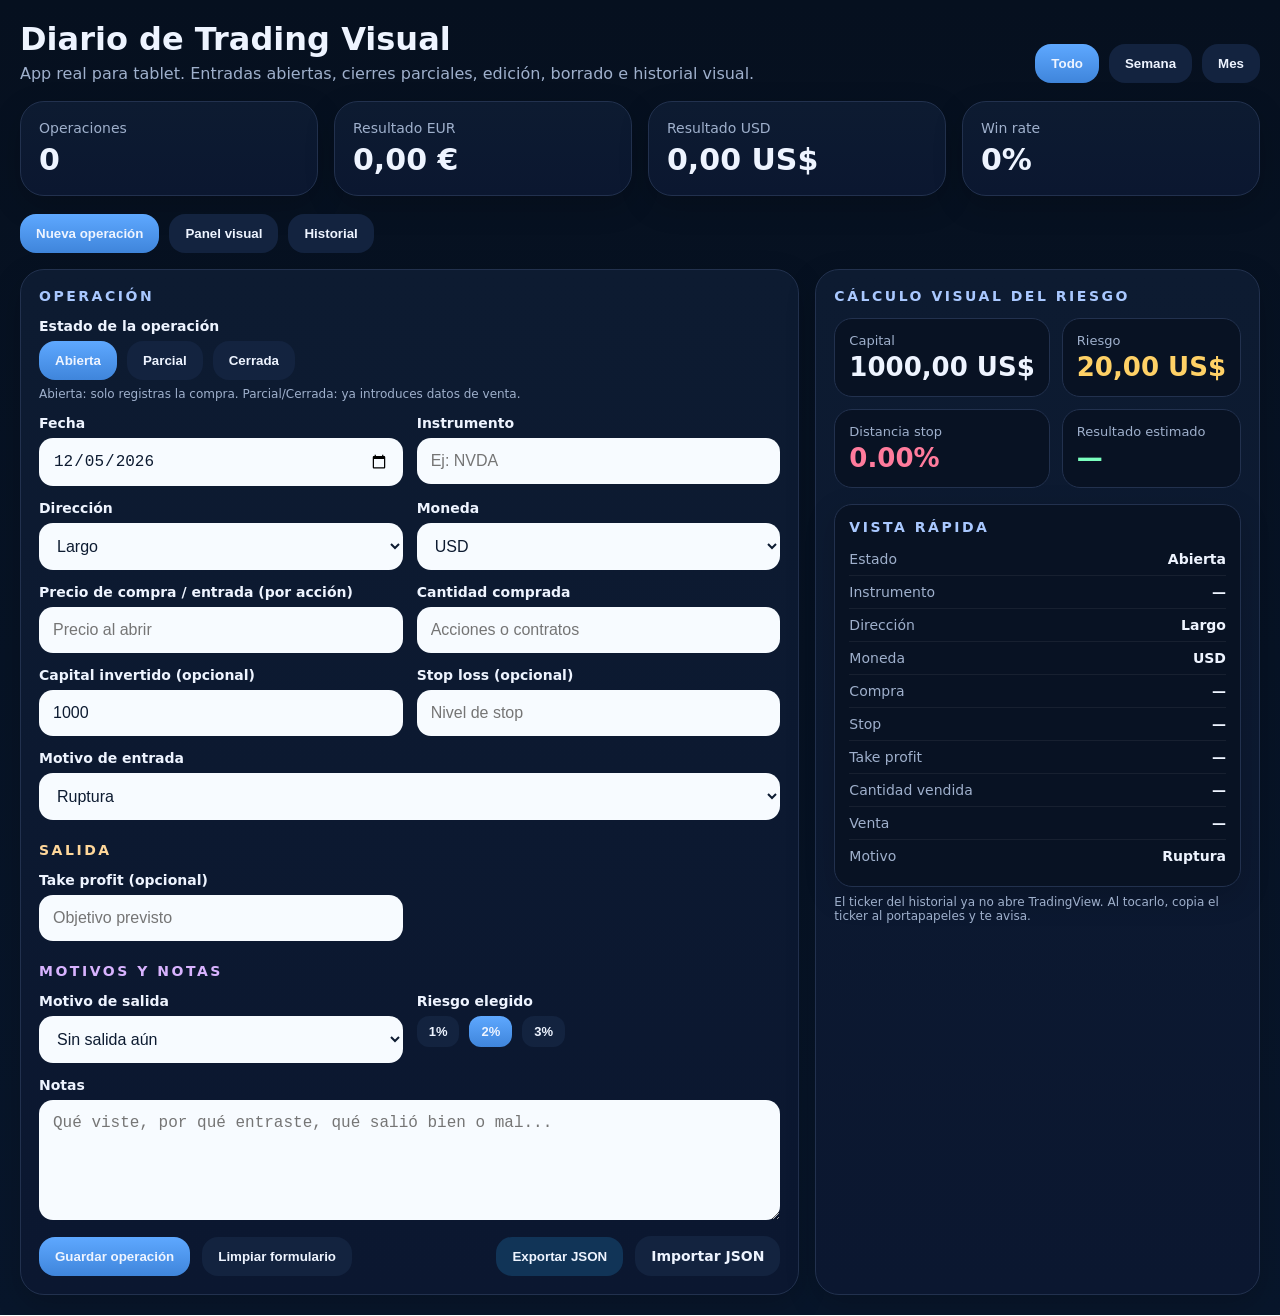
==== index.html @ d5ab7e01 "Add files via upload" ====
<!DOCTYPE html>
<html lang="es">
<head>
  <meta charset="UTF-8" />
  <meta name="viewport" content="width=device-width, initial-scale=1.0, viewport-fit=cover" />
  <title>Diario de Trading Visual</title>
  <meta name="theme-color" content="#06101f" />
  <meta name="mobile-web-app-capable" content="yes" />
  <meta name="apple-mobile-web-app-capable" content="yes" />
  <meta name="apple-mobile-web-app-status-bar-style" content="black-translucent" />
  <meta name="apple-mobile-web-app-title" content="Diario Trading" />
  <link rel="manifest" href="./manifest.json" />
  <link rel="icon" type="image/png" sizes="192x192" href="./icon-192.png" />
  <style>
    :root{
      --bg:#06101f;--bg2:#08162b;--panel:#0d1b31;--panel-2:#0b1730;--line:#22314e;--text:#eef4ff;--muted:#9fb0cc;
      --warn:#ffd166;--good:#7bffbf;--bad:#ff7b9c;--chip:#132643;--input:#f7fbff;--blue:#5ea8ff;--blue2:#3f85db;
    }
    *{box-sizing:border-box}
    body{margin:0;font-family:system-ui,-apple-system,Segoe UI,Roboto,Ubuntu,Cantarell,Noto Sans,sans-serif;background:linear-gradient(180deg,var(--bg) 0%,var(--bg2) 100%);color:var(--text)}
    .wrap{max-width:1280px;margin:0 auto;padding:20px}
    h1{margin:0;font-size:32px}
    .sub{color:var(--muted);margin-top:6px}
    .topbar,.grid-2,.grid-3,.grid-4{display:grid;gap:16px}
    .topbar{grid-template-columns:1fr auto;align-items:end;margin-bottom:18px}
    .grid-4{grid-template-columns:repeat(4,1fr)} .grid-3{grid-template-columns:2fr 1fr 1fr} .grid-2{grid-template-columns:2fr 1fr}
    .card{background:linear-gradient(180deg,var(--panel) 0%,var(--panel-2) 100%);border:1px solid var(--line);border-radius:24px;padding:18px;box-shadow:0 10px 30px rgba(0,0,0,.18)}
    .metric .label{color:var(--muted);font-size:14px}
    .metric .value{font-size:30px;font-weight:700;margin-top:6px}
    .tabs,.filters,.toggle-row,.action-row,.pill-row{display:flex;gap:10px;flex-wrap:wrap}
    .btn,.tab,.toggle-btn,.pill{
      border:none;border-radius:16px;padding:12px 16px;background:#13233f;color:var(--text);cursor:pointer;font-weight:700
    }
    .tab.active,.btn.primary,.toggle-btn.active,.pill.active{background:linear-gradient(180deg,var(--blue),var(--blue2))}
    .btn.secondary{background:#113457}.btn.ghost{background:#13233f}
    .section-title{font-size:14px;letter-spacing:.18em;text-transform:uppercase;color:#a9c8ff;margin:0 0 14px;font-weight:800}
    .form-grid{display:grid;grid-template-columns:repeat(2,1fr);gap:14px}
    .field{display:flex;flex-direction:column;gap:7px}
    .field.full{grid-column:1 / -1}
    label{font-size:14px;font-weight:700}
    .hint{font-size:12px;color:var(--muted)}
    input,select,textarea{
      width:100%;border:none;border-radius:14px;padding:14px;background:var(--input);color:#0d1b31;font-size:16px
    }
    textarea{min-height:120px;resize:vertical}
    .small-metrics{display:grid;grid-template-columns:repeat(2,1fr);gap:12px}
    .mini{background:#081223;border:1px solid var(--line);border-radius:18px;padding:14px}
    .mini .k{font-size:13px;color:var(--muted)}
    .mini .v{font-size:26px;font-weight:800;margin-top:4px}
    .quick{font-size:14px}
    .quick .row{display:flex;justify-content:space-between;padding:8px 0;border-bottom:1px solid rgba(255,255,255,.06)}
    .quick .row:last-child{border-bottom:none}
    .tabs-panel{margin-top:18px}
    .hidden,.soft-hidden{display:none}
    .history{display:flex;flex-direction:column;gap:12px}
    .trade{border:1px solid var(--line);border-radius:20px;padding:16px;background:#091425}
    .trade-top{display:flex;justify-content:space-between;gap:10px;align-items:flex-start;flex-wrap:wrap}
    .badges{display:flex;gap:8px;flex-wrap:wrap;margin-top:6px}
    .badge{padding:6px 10px;border-radius:999px;background:var(--chip);color:#d6e5ff;font-size:12px;font-weight:700;border:1px solid #27466d}
    .trade-notes{margin-top:12px;color:var(--muted);font-size:14px}
    .good{color:var(--good)!important}.bad{color:var(--bad)!important}.muted{color:var(--muted)}
    .chart-box{height:280px}
    .legend{font-size:12px;color:var(--muted);margin-top:8px}
    .rowline{display:flex;gap:12px;flex-wrap:wrap;align-items:center}
    .spacer{flex:1}
    .ticker-btn{
      background:none;border:none;color:#6fb3ff;text-decoration:underline;cursor:pointer;font-size:22px;font-weight:800;padding:0
    }
    .pill.small,.btn.small{padding:8px 12px;border-radius:12px;font-size:13px}
    .edit-banner{background:#173258;border:1px solid #305b96;border-radius:16px;padding:10px 14px;margin-bottom:14px}
    @media (max-width:980px){
      .grid-4,.grid-3,.grid-2,.form-grid{grid-template-columns:1fr}
      .topbar{grid-template-columns:1fr}
      .wrap{padding:14px}
      h1{font-size:26px}
    }
  </style>
</head>
<body>
<div class="wrap">
  <div class="topbar">
    <div>
      <h1>Diario de Trading Visual</h1>
      <div class="sub">App real para tablet. Entradas abiertas, cierres parciales, edición, borrado e historial visual.</div>
    </div>
    <div class="filters">
      <button class="tab active" data-filter="todos">Todo</button>
      <button class="tab" data-filter="semana">Semana</button>
      <button class="tab" data-filter="mes">Mes</button>
    </div>
  </div>

  <div class="grid-4">
    <div class="card metric"><div class="label">Operaciones</div><div id="mOperaciones" class="value">0</div></div>
    <div class="card metric"><div class="label">Resultado EUR</div><div id="mResultadoEUR" class="value">0 €</div></div>
    <div class="card metric"><div class="label">Resultado USD</div><div id="mResultadoUSD" class="value">0 $</div></div>
    <div class="card metric"><div class="label">Win rate</div><div id="mWinRate" class="value">0%</div></div>
  </div>

  <div class="tabs tabs-panel">
    <button class="tab active" data-view="nuevo">Nueva operación</button>
    <button class="tab" data-view="panel">Panel visual</button>
    <button class="tab" data-view="historial">Historial</button>
  </div>

  <div id="view-nuevo" class="view">
    <div class="grid-2" style="margin-top:16px;">
      <div class="card">
        <div id="editBanner" class="edit-banner hidden">
          Estás editando una operación.
          <button class="btn small ghost" type="button" onclick="cancelarEdicion()">Cancelar edición</button>
        </div>

        <div class="section-title">Operación</div>

        <div class="field" style="margin-bottom:14px;">
          <label>Estado de la operación</label>
          <div class="toggle-row">
            <button class="toggle-btn active" data-estado="abierta" type="button">Abierta</button>
            <button class="toggle-btn" data-estado="parcial" type="button">Parcial</button>
            <button class="toggle-btn" data-estado="cerrada" type="button">Cerrada</button>
          </div>
          <div class="hint">Abierta: solo registras la compra. Parcial/Cerrada: ya introduces datos de venta.</div>
        </div>

        <div class="form-grid">
          <div class="field"><label>Fecha</label><input id="fecha" type="date"></div>
          <div class="field"><label>Instrumento</label><input id="instrumento" placeholder="Ej: NVDA"></div>
          <div class="field"><label>Dirección</label><select id="direccion"><option>Largo</option><option>Corto</option></select></div>
          <div class="field"><label>Moneda</label><select id="moneda"><option value="EUR">EUR</option><option value="USD" selected>USD</option></select></div>
          <div class="field"><label>Precio de compra / entrada (por acción)</label><input id="entrada" type="number" step="0.0001" placeholder="Precio al abrir"></div>
          <div class="field"><label>Cantidad comprada</label><input id="cantidadCompra" type="number" step="0.0001" placeholder="Acciones o contratos"></div>
          <div class="field"><label>Capital invertido (opcional)</label><input id="capital" type="number" step="0.01" value="1000"></div>
          <div class="field"><label>Stop loss (opcional)</label><input id="stop" type="number" step="0.0001" placeholder="Nivel de stop"></div>
          <div class="field full"><label>Motivo de entrada</label><select id="motivoEntrada"><option>Ruptura</option><option>Pullback</option><option>Añadir posición</option><option>Promediar</option><option>Rebote en soporte</option><option>Giro de tendencia</option><option>Otra</option></select></div>
        </div>

        <div class="section-title" style="margin-top:22px;color:#ffd79a;">Salida</div>
        <div class="form-grid">
          <div class="field"><label>Take profit (opcional)</label><input id="takeProfit" type="number" step="0.0001" placeholder="Objetivo previsto"></div>
          <div id="bloque-venta-cantidad" class="field"><label>Cantidad vendida</label><input id="cantidadSalida" type="number" step="0.0001" placeholder="Acciones que vendiste"></div>
          <div id="bloque-venta-precio" class="field full"><label>Precio de venta (por acción)</label><input id="salida" type="number" step="0.0001" placeholder="Precio real de venta"></div>
        </div>

        <div class="section-title" style="margin-top:22px;color:#d8b3ff;">Motivos y notas</div>
        <div class="form-grid">
          <div class="field"><label>Motivo de salida</label><select id="motivoSalida"><option>Sin salida aún</option><option>Take profit</option><option>Stop loss</option><option>Salida manual</option><option>Reducción de riesgo</option><option>Cierre parcial</option><option>Cambio de escenario</option><option>Otra</option></select></div>
          <div class="field"><label>Riesgo elegido</label><div class="pill-row"><button class="pill small" data-risk="1" type="button">1%</button><button class="pill small active" data-risk="2" type="button">2%</button><button class="pill small" data-risk="3" type="button">3%</button></div></div>
          <div class="field full"><label>Notas</label><textarea id="notas" placeholder="Qué viste, por qué entraste, qué salió bien o mal..."></textarea></div>
        </div>

        <div class="rowline" style="margin-top:16px;">
          <button id="guardar" class="btn primary" type="button">Guardar operación</button>
          <button id="limpiar" class="btn ghost" type="button">Limpiar formulario</button>
          <div class="spacer"></div>
          <button id="exportar" class="btn secondary" type="button">Exportar JSON</button>
          <label class="btn ghost" for="importar" style="display:inline-block;">Importar JSON</label>
          <input id="importar" type="file" accept=".json" style="display:none">
        </div>
      </div>

      <div class="card">
        <div class="section-title">Cálculo visual del riesgo</div>
        <div class="small-metrics">
          <div class="mini"><div class="k">Capital</div><div id="vCapital" class="v">0 $</div></div>
          <div class="mini"><div class="k">Riesgo</div><div id="vRiesgo" class="v" style="color:var(--warn)">0 $</div></div>
          <div class="mini"><div class="k">Distancia stop</div><div id="vStopDist" class="v" style="color:var(--bad)">0%</div></div>
          <div class="mini"><div class="k">Resultado estimado</div><div id="vResultado" class="v" style="color:var(--good)">—</div></div>
        </div>

        <div class="card" style="margin-top:16px;padding:14px;border-radius:18px;background:#081223">
          <div class="section-title" style="margin-bottom:8px">Vista rápida</div>
          <div class="quick">
            <div class="row"><span class="muted">Estado</span><strong id="qEstado">Abierta</strong></div>
            <div class="row"><span class="muted">Instrumento</span><strong id="qInstrumento">—</strong></div>
            <div class="row"><span class="muted">Dirección</span><strong id="qDireccion">Largo</strong></div>
            <div class="row"><span class="muted">Moneda</span><strong id="qMoneda">USD</strong></div>
            <div class="row"><span class="muted">Compra</span><strong id="qEntrada">—</strong></div>
            <div class="row"><span class="muted">Stop</span><strong id="qStop">—</strong></div>
            <div class="row"><span class="muted">Take profit</span><strong id="qTP">—</strong></div>
            <div class="row"><span class="muted">Cantidad vendida</span><strong id="qCantidadSalida">—</strong></div>
            <div class="row"><span class="muted">Venta</span><strong id="qSalida">—</strong></div>
            <div class="row"><span class="muted">Motivo</span><strong id="qMotivo">Ruptura</strong></div>
          </div>
        </div>

        <div class="legend">El ticker del historial ya no abre TradingView. Al tocarlo, copia el ticker al portapapeles y te avisa.</div>
      </div>
    </div>
  </div>

  <div id="view-panel" class="view hidden">
    <div class="grid-3" style="margin-top:16px;">
      <div class="card"><div class="section-title">Curva de capital</div><div id="equityChart" class="chart-box"></div></div>
      <div class="card">
        <div class="section-title">Balance rápido</div>
        <div class="mini"><div class="k">Ganadoras</div><div id="bGanadoras" class="v good">0</div></div>
        <div class="mini" style="margin-top:12px"><div class="k">Perdedoras</div><div id="bPerdedoras" class="v bad">0</div></div>
        <div class="mini" style="margin-top:12px"><div class="k">EUR</div><div id="bResultadoEUR" class="v">0 €</div></div>
        <div class="mini" style="margin-top:12px"><div class="k">USD</div><div id="bResultadoUSD" class="v">0 $</div></div>
      </div>
      <div class="card"><div class="section-title">Motivos más usados</div><div id="motivosChart"></div></div>
    </div>
  </div>

  <div id="view-historial" class="view hidden">
    <div class="card" style="margin-top:16px;">
      <div class="section-title">Historial de operaciones</div>
      <div id="history" class="history"></div>
    </div>
  </div>
</div>

<script>
if ('serviceWorker' in navigator) {
  window.addEventListener('load', function() {
    navigator.serviceWorker.register('./service-worker.js');
  });
}

function hoyISO(offsetDays=0){ const d=new Date(); d.setDate(d.getDate()+offsetDays); return d.toISOString().slice(0,10); }

const KEY='diario_trading_visual_completo_v5';
let filtro='todos';
let vista='nuevo';
let riesgoPct=2;
let estadoOperacion='abierta';
let editingId=null;

let trades=load();

function load(){ const raw=localStorage.getItem(KEY); if(!raw) return []; try{return JSON.parse(raw)}catch{return []} }
function save(){ localStorage.setItem(KEY, JSON.stringify(trades)); render(); }
function money(n,m){ return new Intl.NumberFormat('es-ES',{style:'currency',currency:m==='EUR'?'EUR':'USD'}).format(Number(n||0)); }
function num(v){ return Number(v||0); }

function cantidadComprada(t){
  if(num(t.cantidadCompra)>0) return num(t.cantidadCompra);
  return num(t.entrada)>0 && num(t.capital)>0 ? num(t.capital)/num(t.entrada) : 0;
}
function cantidadVendida(t){
  const base=cantidadComprada(t);
  return num(t.cantidadSalida)>0 ? num(t.cantidadSalida) : ((t.estado||'abierta')==='cerrada' ? base : 0);
}
function resultadoTrade(t){
  if((t.estado||'abierta')==='abierta') return 0;
  const qty=cantidadVendida(t);
  if(!qty || !num(t.entrada) || !num(t.salida)) return 0;
  const bruto=t.direccion==='Largo' ? (num(t.salida)-num(t.entrada))*qty : (num(t.entrada)-num(t.salida))*qty;
  return Number(bruto.toFixed(2));
}
function distStop(e,s,d){ e=num(e); s=num(s); if(!e||!s) return 0; return d==='Largo' ? (((e-s)/e)*100) : (((s-e)/e)*100); }
function sameWeek(iso){ const d=new Date(iso+'T00:00:00'); const now=new Date(); const day=(now.getDay()+6)%7; const start=new Date(now); start.setDate(now.getDate()-day); start.setHours(0,0,0,0); return d>=start && d<=now; }
function filtered(){ if(filtro==='semana') return trades.filter(t=>sameWeek(t.fecha)); if(filtro==='mes'){ const ym=(new Date()).toISOString().slice(0,7); return trades.filter(t=>(t.fecha||'').startsWith(ym)); } return [...trades]; }

function summary(list){
  const cerradas=list.filter(t=>(t.estado||'abierta')!=='abierta');
  const results=cerradas.map(t=>({moneda:t.moneda||'USD', valor:resultadoTrade(t)}));
  return {
    eur: results.filter(x=>x.moneda==='EUR').reduce((a,b)=>a+b.valor,0),
    usd: results.filter(x=>x.moneda!=='EUR').reduce((a,b)=>a+b.valor,0),
    ganadoras: results.filter(x=>x.valor>0).length,
    perdedoras: results.filter(x=>x.valor<0).length,
    winRate: cerradas.length ? Math.round((results.filter(x=>x.valor>0).length/cerradas.length)*100) : 0,
    operaciones: list.length
  };
}
function setText(id,v){ document.getElementById(id).textContent=v; }
function esc(s){ return String(s).replace(/[&<>"']/g,m=>({'&':'&amp;','<':'&lt;','>':'&gt;','"':'&quot;',"'":'&#39;'}[m])); }
function fmtNum(n){ return n ? new Intl.NumberFormat('es-ES',{maximumFractionDigits:4}).format(Number(n)) : '—'; }

function applyEstadoUI(){
  document.querySelectorAll('.toggle-btn').forEach(btn=>btn.classList.toggle('active', btn.dataset.estado===estadoOperacion));
  const showSale=estadoOperacion!=='abierta';
  document.getElementById('bloque-venta-cantidad').classList.toggle('soft-hidden', !showSale);
  document.getElementById('bloque-venta-precio').classList.toggle('soft-hidden', !showSale);
  const motivo=document.getElementById('motivoSalida');
  if(estadoOperacion==='abierta'){
    motivo.value='Sin salida aún';
  } else if(estadoOperacion==='parcial' && motivo.value==='Sin salida aún'){
    motivo.value='Cierre parcial';
  } else if(estadoOperacion==='cerrada' && motivo.value==='Sin salida aún'){
    motivo.value='Take profit';
  }
  updatePreview();
}

function bindForm(){
  document.getElementById('fecha').value=hoyISO();

  ['instrumento','direccion','moneda','capital','cantidadCompra','entrada','stop','takeProfit','cantidadSalida','salida','motivoEntrada','motivoSalida','notas'].forEach(id=>{
    document.getElementById(id).addEventListener('input', updatePreview);
    document.getElementById(id).addEventListener('change', updatePreview);
  });

  document.querySelectorAll('.pill').forEach(btn=>{
    btn.addEventListener('click', ()=>{
      document.querySelectorAll('.pill').forEach(b=>b.classList.remove('active'));
      btn.classList.add('active');
      riesgoPct=Number(btn.dataset.risk);
      updatePreview();
    });
  });

  document.querySelectorAll('.toggle-btn').forEach(btn=>{
    btn.addEventListener('click', ()=>{
      estadoOperacion=btn.dataset.estado;
      applyEstadoUI();
    });
  });

  applyEstadoUI();
  updatePreview();
}

function formData(){
  return {
    id: editingId || Date.now(),
    estado: estadoOperacion,
    fecha: document.getElementById('fecha').value || hoyISO(),
    instrumento: document.getElementById('instrumento').value.trim().toUpperCase(),
    direccion: document.getElementById('direccion').value,
    moneda: document.getElementById('moneda').value,
    entrada: num(document.getElementById('entrada').value),
    salida: num(document.getElementById('salida').value),
    cantidadCompra: num(document.getElementById('cantidadCompra').value),
    cantidadSalida: num(document.getElementById('cantidadSalida').value),
    capital: num(document.getElementById('capital').value),
    stop: num(document.getElementById('stop').value),
    takeProfit: num(document.getElementById('takeProfit').value),
    motivoEntrada: document.getElementById('motivoEntrada').value,
    motivoSalida: document.getElementById('motivoSalida').value,
    notas: document.getElementById('notas').value.trim()
  };
}

function updatePreview(){
  const f=formData();
  const risk=(f.capital*riesgoPct)/100;
  const dStop=distStop(f.entrada,f.stop,f.direccion);
  const result=resultadoTrade(f);

  setText('vCapital', money(f.capital,f.moneda));
  setText('vRiesgo', money(risk,f.moneda));
  setText('vStopDist', (dStop?dStop.toFixed(2):'0.00')+'%');
  setText('vResultado', f.estado!=='abierta' && f.entrada && f.salida ? money(result,f.moneda) : '—');

  setText('qEstado', f.estado.charAt(0).toUpperCase()+f.estado.slice(1));
  setText('qInstrumento', f.instrumento || '—');
  setText('qDireccion', f.direccion || '—');
  setText('qMoneda', f.moneda || '—');
  setText('qEntrada', f.entrada || '—');
  setText('qStop', f.stop || '—');
  setText('qTP', f.takeProfit || '—');
  setText('qCantidadSalida', f.estado==='abierta' ? '—' : (f.cantidadSalida || '—'));
  setText('qSalida', f.estado==='abierta' ? '—' : (f.salida || '—'));
  setText('qMotivo', f.motivoEntrada || '—');
}

function limpiarFormularioBase(){
  document.getElementById('fecha').value=hoyISO();
  document.getElementById('instrumento').value='';
  document.getElementById('direccion').value='Largo';
  document.getElementById('moneda').value='USD';
  document.getElementById('entrada').value='';
  document.getElementById('salida').value='';
  document.getElementById('cantidadCompra').value='';
  document.getElementById('cantidadSalida').value='';
  document.getElementById('capital').value='1000';
  document.getElementById('stop').value='';
  document.getElementById('takeProfit').value='';
  document.getElementById('motivoEntrada').value='Ruptura';
  document.getElementById('motivoSalida').value='Sin salida aún';
  document.getElementById('notas').value='';
}

function cancelarEdicion(){
  editingId=null;
  document.getElementById('editBanner').classList.add('hidden');
  document.getElementById('guardar').textContent='Guardar operación';
  estadoOperacion='abierta';
  limpiarFormularioBase();
  applyEstadoUI();
  updatePreview();
}

function limpiar(){
  cancelarEdicion();
}

function guardar(){
  const f=formData();

  if(!f.instrumento || !f.entrada){
    alert('Rellena al menos: instrumento y precio de compra.');
    return;
  }

  if(f.estado!=='abierta' && !f.salida){
    alert('Si la operación está parcial o cerrada, debes indicar el precio de venta.');
    return;
  }

  if(!f.cantidadCompra && !f.capital){
    alert('Pon cantidad comprada o capital invertido.');
    return;
  }

  const idx=trades.findIndex(t=>t.id===f.id);
  if(idx>=0){
    trades[idx]=f;
  } else {
    trades.unshift(f);
  }
  save();
  cancelarEdicion();
  alert('Operación guardada.');
}

function borrar(id){
  if(!confirm('¿Borrar operación?')) return;
  trades=trades.filter(t=>t.id!==id);
  save();
}

function editar(id){
  const t=trades.find(x=>x.id===id);
  if(!t) return;
  editingId=id;
  document.getElementById('editBanner').classList.remove('hidden');
  document.getElementById('guardar').textContent='Guardar cambios';
  estadoOperacion=t.estado || 'abierta';
  document.getElementById('fecha').value=t.fecha || hoyISO();
  document.getElementById('instrumento').value=t.instrumento || '';
  document.getElementById('direccion').value=t.direccion || 'Largo';
  document.getElementById('moneda').value=t.moneda || 'USD';
  document.getElementById('entrada').value=t.entrada || '';
  document.getElementById('salida').value=t.salida || '';
  document.getElementById('cantidadCompra').value=t.cantidadCompra || '';
  document.getElementById('cantidadSalida').value=t.cantidadSalida || '';
  document.getElementById('capital').value=t.capital || '';
  document.getElementById('stop').value=t.stop || '';
  document.getElementById('takeProfit').value=t.takeProfit || '';
  document.getElementById('motivoEntrada').value=t.motivoEntrada || 'Ruptura';
  document.getElementById('motivoSalida').value=t.motivoSalida || 'Sin salida aún';
  document.getElementById('notas').value=t.notas || '';
  applyEstadoUI();
  updatePreview();
  vista='nuevo';
  document.querySelectorAll('[data-view]').forEach(b=>b.classList.toggle('active', b.dataset.view===vista));
  document.querySelectorAll('.view').forEach(v=>v.classList.add('hidden'));
  document.getElementById('view-nuevo').classList.remove('hidden');
  window.scrollTo({top:0, behavior:'smooth'});
}

function cerrarOperacion(id){
  const t=trades.find(x=>x.id===id);
  if(!t) return;
  editar(id);
  estadoOperacion='cerrada';
  document.getElementById('motivoSalida').value='Take profit';
  applyEstadoUI();
}

function copiarTicker(sym){
  if(!sym) return;
  navigator.clipboard?.writeText(sym).then(()=>alert('Ticker copiado: '+sym)).catch(()=>alert('Ticker: '+sym));
}

function exportar(){
  const blob=new Blob([JSON.stringify(trades,null,2)], {type:'application/json'});
  const a=document.createElement('a');
  a.href=URL.createObjectURL(blob);
  a.download='diario-trading.json';
  a.click();
  URL.revokeObjectURL(a.href);
}

function importar(file){
  const reader=new FileReader();
  reader.onload=()=>{
    try{
      const parsed=JSON.parse(reader.result);
      if(!Array.isArray(parsed)) throw new Error();
      trades=parsed;
      save();
      alert('Datos importados correctamente.');
    } catch{
      alert('El archivo no es válido.');
    }
  };
  reader.readAsText(file);
}

function renderMetrics(list){
  const s=summary(list);
  setText('mOperaciones', s.operaciones);
  setText('mResultadoEUR', money(s.eur,'EUR'));
  setText('mResultadoUSD', money(s.usd,'USD'));
  setText('mWinRate', s.winRate+'%');
  setText('bGanadoras', s.ganadoras);
  setText('bPerdedoras', s.perdedoras);
  setText('bResultadoEUR', money(s.eur,'EUR'));
  setText('bResultadoUSD', money(s.usd,'USD'));
}

function renderHistory(list){
  const box=document.getElementById('history');
  if(!list.length){
    box.innerHTML='<div class="muted">No hay operaciones en este filtro.</div>';
    return;
  }

  box.innerHTML=list.map(t=>{
    const r=resultadoTrade(t);
    const qtyBuy=cantidadComprada(t);
    const qtySell=cantidadVendida(t);
    const mon=t.moneda||'USD';
    const estado=t.estado||'abierta';
    return `
      <div class="trade">
        <div class="trade-top">
          <div>
            <button class="ticker-btn" type="button" onclick="copiarTicker('${esc(t.instrumento||'')}')">${esc(t.instrumento||'—')}</button>
            <div class="badges">
              <span class="badge">${esc(t.direccion)}</span>
              <span class="badge">${esc(t.fecha||'—')}</span>
              <span class="badge">${esc(mon)}</span>
              <span class="badge">Estado: ${esc(estado)}</span>
              <span class="badge">Compra: ${fmtNum(t.entrada)}</span>
              <span class="badge">Cantidad comprada: ${fmtNum(qtyBuy)}</span>
              ${estado!=='abierta' ? `<span class="badge">Venta: ${fmtNum(t.salida)}</span><span class="badge">Cantidad vendida: ${fmtNum(qtySell)}</span>` : ''}
            </div>
          </div>
          <div class="${r>=0?'good':'bad'}" style="font-size:28px;font-weight:900">${estado==='abierta' ? 'Abierta' : (r>=0?'+':'')+money(r,mon)}</div>
        </div>

        <div class="badges" style="margin-top:12px">
          <span class="badge">Motivo entrada: ${esc(t.motivoEntrada||'—')}</span>
          <span class="badge">Motivo salida: ${esc(t.motivoSalida||'—')}</span>
          <span class="badge">Capital: ${money(t.capital||0,mon)}</span>
          <span class="badge">Stop: ${fmtNum(t.stop)}</span>
          <span class="badge">TP: ${fmtNum(t.takeProfit)}</span>
        </div>

        <div class="trade-notes">${esc(t.notas||'Sin notas')}</div>

        <div class="action-row" style="margin-top:12px">
          ${estado==='abierta' ? `<button class="btn small primary" type="button" onclick="cerrarOperacion(${t.id})">Cerrar</button>` : ''}
          <button class="btn small ghost" type="button" onclick="editar(${t.id})">Editar</button>
          <button class="btn small secondary" type="button" onclick="borrar(${t.id})">Borrar</button>
        </div>
      </div>`;
  }).join('');
}

function renderEquity(list){
  const box=document.getElementById('equityChart');
  const cerradas=list.filter(t=>(t.estado||'abierta')!=='abierta');
  if(!cerradas.length){
    box.innerHTML='<div class="muted">No hay operaciones cerradas para la curva de capital.</div>';
    return;
  }
  let acc=0;
  const data=cerradas.slice().reverse().map(t=>{ acc+=resultadoTrade(t); return {x:t.fecha.slice(5), y:acc}; });
  const w=box.clientWidth||700, h=260, pad=28;
  const ys=data.map(d=>d.y);
  let min=Math.min(...ys), max=Math.max(...ys);
  if(min===max){ min-=1; max+=1; }
  const x=i=>pad + i*((w-pad*2)/Math.max(1,data.length-1));
  const y=v=>h-pad - ((v-min)*((h-pad*2)/(max-min)));
  const pts=data.map((d,i)=>`${x(i)},${y(d.y)}`).join(' ');
  box.innerHTML=`<svg width="100%" height="${h}" viewBox="0 0 ${w} ${h}">
    <line x1="${pad}" y1="${pad}" x2="${pad}" y2="${h-pad}" stroke="#334766"/>
    <line x1="${pad}" y1="${h-pad}" x2="${w-pad}" y2="${h-pad}" stroke="#334766"/>
    <polyline fill="none" stroke="#7bffbf" stroke-width="4" points="${pts}" />
    ${data.map((d,i)=>`<circle cx="${x(i)}" cy="${y(d.y)}" r="3.5" fill="#5ea8ff"/>`).join('')}
  </svg><div class="legend">La curva usa solo operaciones parciales o cerradas. Las abiertas no entran todavía.</div>`;
}

function renderMotivos(list){
  const box=document.getElementById('motivosChart');
  if(!list.length){
    box.innerHTML='<div class="muted">No hay datos de motivos.</div>';
    return;
  }
  const map={}; list.forEach(t=>map[t.motivoEntrada]=(map[t.motivoEntrada]||0)+1);
  const items=Object.entries(map).sort((a,b)=>b[1]-a[1]);
  const max=Math.max(...items.map(x=>x[1]));
  box.innerHTML=items.map(([k,v])=>`
    <div style="margin-bottom:12px">
      <div class="rowline"><strong>${esc(k)}</strong><span class="spacer"></span><span class="muted">${v}</span></div>
      <div style="height:12px;background:#0a1528;border-radius:999px;overflow:hidden;border:1px solid #22314e;margin-top:6px">
        <div style="width:${(v/max)*100}%;height:100%;background:linear-gradient(90deg,#5ea8ff,#7bffbf)"></div>
      </div>
    </div>`).join('');
}

function render(){
  const list=filtered();
  renderMetrics(list);
  renderHistory(list);
  renderEquity(list);
  renderMotivos(list);
}

function bindTabs(){
  document.querySelectorAll('[data-view]').forEach(btn=>{
    btn.addEventListener('click', ()=>{
      vista=btn.dataset.view;
      document.querySelectorAll('[data-view]').forEach(b=>b.classList.toggle('active', b.dataset.view===vista));
      document.querySelectorAll('.view').forEach(v=>v.classList.add('hidden'));
      document.getElementById('view-'+vista).classList.remove('hidden');
      if(vista==='panel') render();
    });
  });

  document.querySelectorAll('[data-filter]').forEach(btn=>{
    btn.addEventListener('click', ()=>{
      filtro=btn.dataset.filter;
      document.querySelectorAll('[data-filter]').forEach(b=>b.classList.toggle('active', b.dataset.filter===filtro));
      render();
    });
  });
}

bindTabs();
bindForm();
render();

document.getElementById('guardar').addEventListener('click', guardar);
document.getElementById('limpiar').addEventListener('click', limpiar);
document.getElementById('exportar').addEventListener('click', exportar);
document.getElementById('importar').addEventListener('change', e=>{ if(e.target.files&&e.target.files[0]) importar(e.target.files[0]); e.target.value=''; });
window.addEventListener('resize', ()=>{ if(vista==='panel') renderEquity(filtered()); });
</script>
</body>
</html>
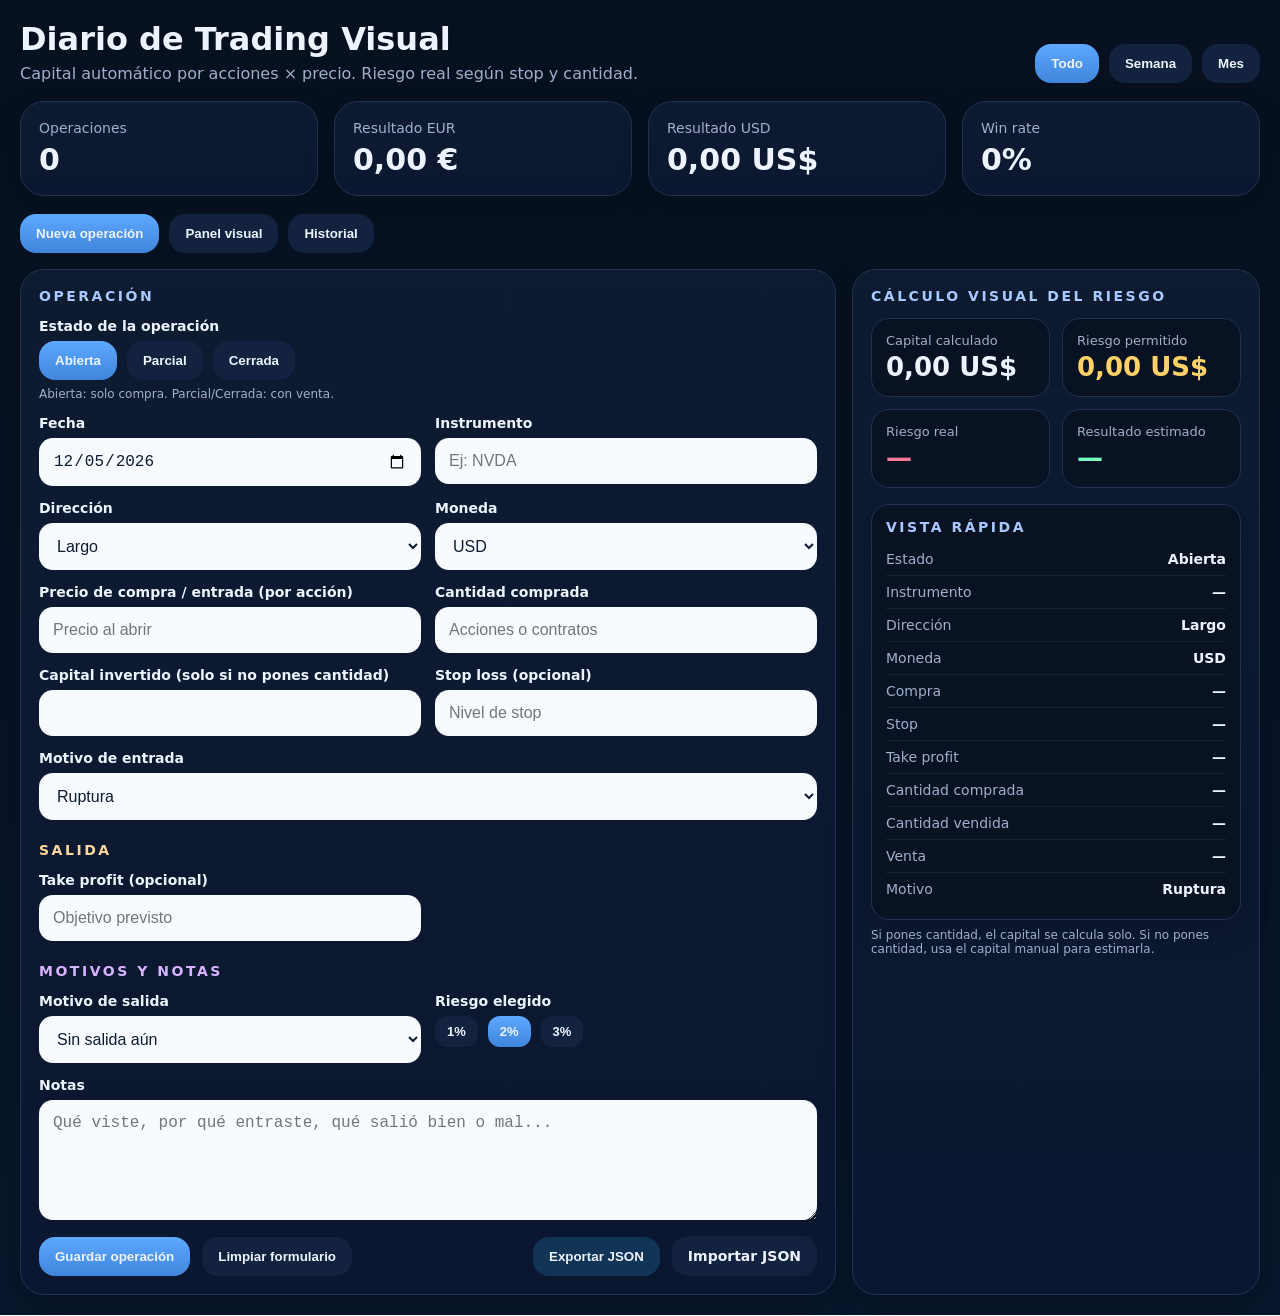
==== commit aa34bf84: "Add files via upload" ====
--- a/index.html
+++ b/index.html
@@ -25,33 +25,22 @@
     .topbar{grid-template-columns:1fr auto;align-items:end;margin-bottom:18px}
     .grid-4{grid-template-columns:repeat(4,1fr)} .grid-3{grid-template-columns:2fr 1fr 1fr} .grid-2{grid-template-columns:2fr 1fr}
     .card{background:linear-gradient(180deg,var(--panel) 0%,var(--panel-2) 100%);border:1px solid var(--line);border-radius:24px;padding:18px;box-shadow:0 10px 30px rgba(0,0,0,.18)}
-    .metric .label{color:var(--muted);font-size:14px}
-    .metric .value{font-size:30px;font-weight:700;margin-top:6px}
+    .metric .label{color:var(--muted);font-size:14px}.metric .value{font-size:30px;font-weight:700;margin-top:6px}
     .tabs,.filters,.toggle-row,.action-row,.pill-row{display:flex;gap:10px;flex-wrap:wrap}
-    .btn,.tab,.toggle-btn,.pill{
-      border:none;border-radius:16px;padding:12px 16px;background:#13233f;color:var(--text);cursor:pointer;font-weight:700
-    }
+    .btn,.tab,.toggle-btn,.pill{border:none;border-radius:16px;padding:12px 16px;background:#13233f;color:var(--text);cursor:pointer;font-weight:700}
     .tab.active,.btn.primary,.toggle-btn.active,.pill.active{background:linear-gradient(180deg,var(--blue),var(--blue2))}
     .btn.secondary{background:#113457}.btn.ghost{background:#13233f}
     .section-title{font-size:14px;letter-spacing:.18em;text-transform:uppercase;color:#a9c8ff;margin:0 0 14px;font-weight:800}
     .form-grid{display:grid;grid-template-columns:repeat(2,1fr);gap:14px}
-    .field{display:flex;flex-direction:column;gap:7px}
-    .field.full{grid-column:1 / -1}
-    label{font-size:14px;font-weight:700}
-    .hint{font-size:12px;color:var(--muted)}
-    input,select,textarea{
-      width:100%;border:none;border-radius:14px;padding:14px;background:var(--input);color:#0d1b31;font-size:16px
-    }
+    .field{display:flex;flex-direction:column;gap:7px}.field.full{grid-column:1 / -1}
+    label{font-size:14px;font-weight:700}.hint{font-size:12px;color:var(--muted)}
+    input,select,textarea{width:100%;border:none;border-radius:14px;padding:14px;background:var(--input);color:#0d1b31;font-size:16px}
     textarea{min-height:120px;resize:vertical}
     .small-metrics{display:grid;grid-template-columns:repeat(2,1fr);gap:12px}
     .mini{background:#081223;border:1px solid var(--line);border-radius:18px;padding:14px}
-    .mini .k{font-size:13px;color:var(--muted)}
-    .mini .v{font-size:26px;font-weight:800;margin-top:4px}
-    .quick{font-size:14px}
-    .quick .row{display:flex;justify-content:space-between;padding:8px 0;border-bottom:1px solid rgba(255,255,255,.06)}
-    .quick .row:last-child{border-bottom:none}
-    .tabs-panel{margin-top:18px}
-    .hidden,.soft-hidden{display:none}
+    .mini .k{font-size:13px;color:var(--muted)}.mini .v{font-size:26px;font-weight:800;margin-top:4px}
+    .quick{font-size:14px}.quick .row{display:flex;justify-content:space-between;padding:8px 0;border-bottom:1px solid rgba(255,255,255,.06)}.quick .row:last-child{border-bottom:none}
+    .tabs-panel{margin-top:18px}.hidden,.soft-hidden{display:none}
     .history{display:flex;flex-direction:column;gap:12px}
     .trade{border:1px solid var(--line);border-radius:20px;padding:16px;background:#091425}
     .trade-top{display:flex;justify-content:space-between;gap:10px;align-items:flex-start;flex-wrap:wrap}
@@ -59,21 +48,12 @@
     .badge{padding:6px 10px;border-radius:999px;background:var(--chip);color:#d6e5ff;font-size:12px;font-weight:700;border:1px solid #27466d}
     .trade-notes{margin-top:12px;color:var(--muted);font-size:14px}
     .good{color:var(--good)!important}.bad{color:var(--bad)!important}.muted{color:var(--muted)}
-    .chart-box{height:280px}
-    .legend{font-size:12px;color:var(--muted);margin-top:8px}
-    .rowline{display:flex;gap:12px;flex-wrap:wrap;align-items:center}
-    .spacer{flex:1}
-    .ticker-btn{
-      background:none;border:none;color:#6fb3ff;text-decoration:underline;cursor:pointer;font-size:22px;font-weight:800;padding:0
-    }
+    .chart-box{height:280px}.legend{font-size:12px;color:var(--muted);margin-top:8px}
+    .rowline{display:flex;gap:12px;flex-wrap:wrap;align-items:center}.spacer{flex:1}
+    .ticker-btn{background:none;border:none;color:#6fb3ff;text-decoration:underline;cursor:pointer;font-size:22px;font-weight:800;padding:0}
     .pill.small,.btn.small{padding:8px 12px;border-radius:12px;font-size:13px}
     .edit-banner{background:#173258;border:1px solid #305b96;border-radius:16px;padding:10px 14px;margin-bottom:14px}
-    @media (max-width:980px){
-      .grid-4,.grid-3,.grid-2,.form-grid{grid-template-columns:1fr}
-      .topbar{grid-template-columns:1fr}
-      .wrap{padding:14px}
-      h1{font-size:26px}
-    }
+    @media (max-width:980px){.grid-4,.grid-3,.grid-2,.form-grid{grid-template-columns:1fr}.topbar{grid-template-columns:1fr}.wrap{padding:14px}h1{font-size:26px}}
   </style>
 </head>
 <body>
@@ -81,7 +61,7 @@
   <div class="topbar">
     <div>
       <h1>Diario de Trading Visual</h1>
-      <div class="sub">App real para tablet. Entradas abiertas, cierres parciales, edición, borrado e historial visual.</div>
+      <div class="sub">Capital automático por acciones × precio. Riesgo real según stop y cantidad.</div>
     </div>
     <div class="filters">
       <button class="tab active" data-filter="todos">Todo</button>
@@ -112,7 +92,6 @@
         </div>
 
         <div class="section-title">Operación</div>
-
         <div class="field" style="margin-bottom:14px;">
           <label>Estado de la operación</label>
           <div class="toggle-row">
@@ -120,7 +99,7 @@
             <button class="toggle-btn" data-estado="parcial" type="button">Parcial</button>
             <button class="toggle-btn" data-estado="cerrada" type="button">Cerrada</button>
           </div>
-          <div class="hint">Abierta: solo registras la compra. Parcial/Cerrada: ya introduces datos de venta.</div>
+          <div class="hint">Abierta: solo compra. Parcial/Cerrada: con venta.</div>
         </div>
 
         <div class="form-grid">
@@ -130,7 +109,7 @@
           <div class="field"><label>Moneda</label><select id="moneda"><option value="EUR">EUR</option><option value="USD" selected>USD</option></select></div>
           <div class="field"><label>Precio de compra / entrada (por acción)</label><input id="entrada" type="number" step="0.0001" placeholder="Precio al abrir"></div>
           <div class="field"><label>Cantidad comprada</label><input id="cantidadCompra" type="number" step="0.0001" placeholder="Acciones o contratos"></div>
-          <div class="field"><label>Capital invertido (opcional)</label><input id="capital" type="number" step="0.01" value="1000"></div>
+          <div class="field"><label>Capital invertido (solo si no pones cantidad)</label><input id="capital" type="number" step="0.01" value=""></div>
           <div class="field"><label>Stop loss (opcional)</label><input id="stop" type="number" step="0.0001" placeholder="Nivel de stop"></div>
           <div class="field full"><label>Motivo de entrada</label><select id="motivoEntrada"><option>Ruptura</option><option>Pullback</option><option>Añadir posición</option><option>Promediar</option><option>Rebote en soporte</option><option>Giro de tendencia</option><option>Otra</option></select></div>
         </div>
@@ -162,9 +141,9 @@
       <div class="card">
         <div class="section-title">Cálculo visual del riesgo</div>
         <div class="small-metrics">
-          <div class="mini"><div class="k">Capital</div><div id="vCapital" class="v">0 $</div></div>
-          <div class="mini"><div class="k">Riesgo</div><div id="vRiesgo" class="v" style="color:var(--warn)">0 $</div></div>
-          <div class="mini"><div class="k">Distancia stop</div><div id="vStopDist" class="v" style="color:var(--bad)">0%</div></div>
+          <div class="mini"><div class="k">Capital calculado</div><div id="vCapital" class="v">0 €</div></div>
+          <div class="mini"><div class="k">Riesgo permitido</div><div id="vRiesgo" class="v" style="color:var(--warn)">0 €</div></div>
+          <div class="mini"><div class="k">Riesgo real</div><div id="vRiesgoReal" class="v" style="color:var(--bad)">—</div></div>
           <div class="mini"><div class="k">Resultado estimado</div><div id="vResultado" class="v" style="color:var(--good)">—</div></div>
         </div>
 
@@ -178,13 +157,14 @@
             <div class="row"><span class="muted">Compra</span><strong id="qEntrada">—</strong></div>
             <div class="row"><span class="muted">Stop</span><strong id="qStop">—</strong></div>
             <div class="row"><span class="muted">Take profit</span><strong id="qTP">—</strong></div>
+            <div class="row"><span class="muted">Cantidad comprada</span><strong id="qCantidadCompra">—</strong></div>
             <div class="row"><span class="muted">Cantidad vendida</span><strong id="qCantidadSalida">—</strong></div>
             <div class="row"><span class="muted">Venta</span><strong id="qSalida">—</strong></div>
             <div class="row"><span class="muted">Motivo</span><strong id="qMotivo">Ruptura</strong></div>
           </div>
         </div>
 
-        <div class="legend">El ticker del historial ya no abre TradingView. Al tocarlo, copia el ticker al portapapeles y te avisa.</div>
+        <div class="legend">Si pones cantidad, el capital se calcula solo. Si no pones cantidad, usa el capital manual para estimarla.</div>
       </div>
     </div>
   </div>
@@ -212,31 +192,28 @@
 </div>
 
 <script>
-if ('serviceWorker' in navigator) {
-  window.addEventListener('load', function() {
-    navigator.serviceWorker.register('./service-worker.js');
-  });
-}
+if ('serviceWorker' in navigator) window.addEventListener('load',()=>navigator.serviceWorker.register('./service-worker.js'));
 
 function hoyISO(offsetDays=0){ const d=new Date(); d.setDate(d.getDate()+offsetDays); return d.toISOString().slice(0,10); }
-
-const KEY='diario_trading_visual_completo_v5';
-let filtro='todos';
-let vista='nuevo';
-let riesgoPct=2;
-let estadoOperacion='abierta';
-let editingId=null;
-
+const KEY='diario_trading_visual_completo_v6';
+let filtro='todos', vista='nuevo', riesgoPct=2, estadoOperacion='abierta', editingId=null;
 let trades=load();
 
 function load(){ const raw=localStorage.getItem(KEY); if(!raw) return []; try{return JSON.parse(raw)}catch{return []} }
 function save(){ localStorage.setItem(KEY, JSON.stringify(trades)); render(); }
 function money(n,m){ return new Intl.NumberFormat('es-ES',{style:'currency',currency:m==='EUR'?'EUR':'USD'}).format(Number(n||0)); }
 function num(v){ return Number(v||0); }
+function esc(s){ return String(s).replace(/[&<>"']/g,m=>({'&':'&amp;','<':'&lt;','>':'&gt;','"':'&quot;',"'":'&#39;'}[m])); }
+function fmtNum(n){ return n ? new Intl.NumberFormat('es-ES',{maximumFractionDigits:4}).format(Number(n)) : '—'; }
 
 function cantidadComprada(t){
   if(num(t.cantidadCompra)>0) return num(t.cantidadCompra);
-  return num(t.entrada)>0 && num(t.capital)>0 ? num(t.capital)/num(t.entrada) : 0;
+  return (num(t.entrada)>0 && num(t.capital)>0) ? (num(t.capital)/num(t.entrada)) : 0;
+}
+function capitalCalculado(t){
+  const qty = cantidadComprada(t);
+  if(qty>0 && num(t.entrada)>0) return qty * num(t.entrada);
+  return num(t.capital) || 0;
 }
 function cantidadVendida(t){
   const base=cantidadComprada(t);
@@ -249,7 +226,18 @@
   const bruto=t.direccion==='Largo' ? (num(t.salida)-num(t.entrada))*qty : (num(t.entrada)-num(t.salida))*qty;
   return Number(bruto.toFixed(2));
 }
-function distStop(e,s,d){ e=num(e); s=num(s); if(!e||!s) return 0; return d==='Largo' ? (((e-s)/e)*100) : (((s-e)/e)*100); }
+function riesgoRealTrade(t){
+  const qty=cantidadComprada(t);
+  if(!qty || !num(t.entrada) || !num(t.stop)) return 0;
+  const diff = Math.abs(num(t.entrada)-num(t.stop));
+  return Number((diff*qty).toFixed(2));
+}
+function resultadoObjetivoTrade(t){
+  const qty=cantidadComprada(t);
+  if(!qty || !num(t.entrada) || !num(t.takeProfit)) return 0;
+  const bruto=t.direccion==='Largo' ? (num(t.takeProfit)-num(t.entrada))*qty : (num(t.entrada)-num(t.takeProfit))*qty;
+  return Number(bruto.toFixed(2));
+}
 function sameWeek(iso){ const d=new Date(iso+'T00:00:00'); const now=new Date(); const day=(now.getDay()+6)%7; const start=new Date(now); start.setDate(now.getDate()-day); start.setHours(0,0,0,0); return d>=start && d<=now; }
 function filtered(){ if(filtro==='semana') return trades.filter(t=>sameWeek(t.fecha)); if(filtro==='mes'){ const ym=(new Date()).toISOString().slice(0,7); return trades.filter(t=>(t.fecha||'').startsWith(ym)); } return [...trades]; }
 
@@ -266,8 +254,6 @@
   };
 }
 function setText(id,v){ document.getElementById(id).textContent=v; }
-function esc(s){ return String(s).replace(/[&<>"']/g,m=>({'&':'&amp;','<':'&lt;','>':'&gt;','"':'&quot;',"'":'&#39;'}[m])); }
-function fmtNum(n){ return n ? new Intl.NumberFormat('es-ES',{maximumFractionDigits:4}).format(Number(n)) : '—'; }
 
 function applyEstadoUI(){
   document.querySelectorAll('.toggle-btn').forEach(btn=>btn.classList.toggle('active', btn.dataset.estado===estadoOperacion));
@@ -275,42 +261,24 @@
   document.getElementById('bloque-venta-cantidad').classList.toggle('soft-hidden', !showSale);
   document.getElementById('bloque-venta-precio').classList.toggle('soft-hidden', !showSale);
   const motivo=document.getElementById('motivoSalida');
-  if(estadoOperacion==='abierta'){
-    motivo.value='Sin salida aún';
-  } else if(estadoOperacion==='parcial' && motivo.value==='Sin salida aún'){
-    motivo.value='Cierre parcial';
-  } else if(estadoOperacion==='cerrada' && motivo.value==='Sin salida aún'){
-    motivo.value='Take profit';
-  }
+  if(estadoOperacion==='abierta') motivo.value='Sin salida aún';
+  else if(estadoOperacion==='parcial' && motivo.value==='Sin salida aún') motivo.value='Cierre parcial';
+  else if(estadoOperacion==='cerrada' && motivo.value==='Sin salida aún') motivo.value='Take profit';
   updatePreview();
 }
 
 function bindForm(){
   document.getElementById('fecha').value=hoyISO();
-
   ['instrumento','direccion','moneda','capital','cantidadCompra','entrada','stop','takeProfit','cantidadSalida','salida','motivoEntrada','motivoSalida','notas'].forEach(id=>{
     document.getElementById(id).addEventListener('input', updatePreview);
     document.getElementById(id).addEventListener('change', updatePreview);
   });
-
-  document.querySelectorAll('.pill').forEach(btn=>{
-    btn.addEventListener('click', ()=>{
-      document.querySelectorAll('.pill').forEach(b=>b.classList.remove('active'));
-      btn.classList.add('active');
-      riesgoPct=Number(btn.dataset.risk);
-      updatePreview();
-    });
-  });
-
-  document.querySelectorAll('.toggle-btn').forEach(btn=>{
-    btn.addEventListener('click', ()=>{
-      estadoOperacion=btn.dataset.estado;
-      applyEstadoUI();
-    });
-  });
-
-  applyEstadoUI();
-  updatePreview();
+  document.querySelectorAll('.pill').forEach(btn=>btn.addEventListener('click',()=>{
+    document.querySelectorAll('.pill').forEach(b=>b.classList.remove('active'));
+    btn.classList.add('active'); riesgoPct=Number(btn.dataset.risk); updatePreview();
+  }));
+  document.querySelectorAll('.toggle-btn').forEach(btn=>btn.addEventListener('click',()=>{ estadoOperacion=btn.dataset.estado; applyEstadoUI(); }));
+  applyEstadoUI(); updatePreview();
 }
 
 function formData(){
@@ -336,14 +304,15 @@
 
 function updatePreview(){
   const f=formData();
-  const risk=(f.capital*riesgoPct)/100;
-  const dStop=distStop(f.entrada,f.stop,f.direccion);
-  const result=resultadoTrade(f);
-
-  setText('vCapital', money(f.capital,f.moneda));
-  setText('vRiesgo', money(risk,f.moneda));
-  setText('vStopDist', (dStop?dStop.toFixed(2):'0.00')+'%');
-  setText('vResultado', f.estado!=='abierta' && f.entrada && f.salida ? money(result,f.moneda) : '—');
+  const capital=capitalCalculado(f);
+  const riesgoPermitido=capital*(riesgoPct/100);
+  const riesgoReal=riesgoRealTrade(f);
+  const resultadoObjetivo=resultadoObjetivoTrade(f);
+
+  setText('vCapital', money(capital, f.moneda));
+  setText('vRiesgo', money(riesgoPermitido, f.moneda));
+  setText('vRiesgoReal', riesgoReal ? money(riesgoReal, f.moneda) : '—');
+  setText('vResultado', resultadoObjetivo ? money(resultadoObjetivo, f.moneda) : '—');
 
   setText('qEstado', f.estado.charAt(0).toUpperCase()+f.estado.slice(1));
   setText('qInstrumento', f.instrumento || '—');
@@ -352,6 +321,7 @@
   setText('qEntrada', f.entrada || '—');
   setText('qStop', f.stop || '—');
   setText('qTP', f.takeProfit || '—');
+  setText('qCantidadCompra', cantidadComprada(f) ? fmtNum(cantidadComprada(f)) : '—');
   setText('qCantidadSalida', f.estado==='abierta' ? '—' : (f.cantidadSalida || '—'));
   setText('qSalida', f.estado==='abierta' ? '—' : (f.salida || '—'));
   setText('qMotivo', f.motivoEntrada || '—');
@@ -366,14 +336,13 @@
   document.getElementById('salida').value='';
   document.getElementById('cantidadCompra').value='';
   document.getElementById('cantidadSalida').value='';
-  document.getElementById('capital').value='1000';
+  document.getElementById('capital').value='';
   document.getElementById('stop').value='';
   document.getElementById('takeProfit').value='';
   document.getElementById('motivoEntrada').value='Ruptura';
   document.getElementById('motivoSalida').value='Sin salida aún';
   document.getElementById('notas').value='';
 }
-
 function cancelarEdicion(){
   editingId=null;
   document.getElementById('editBanner').classList.add('hidden');
@@ -383,251 +352,116 @@
   applyEstadoUI();
   updatePreview();
 }
-
-function limpiar(){
-  cancelarEdicion();
-}
+function limpiar(){ cancelarEdicion(); }
 
 function guardar(){
   const f=formData();
-
-  if(!f.instrumento || !f.entrada){
-    alert('Rellena al menos: instrumento y precio de compra.');
-    return;
-  }
-
-  if(f.estado!=='abierta' && !f.salida){
-    alert('Si la operación está parcial o cerrada, debes indicar el precio de venta.');
-    return;
-  }
-
-  if(!f.cantidadCompra && !f.capital){
-    alert('Pon cantidad comprada o capital invertido.');
-    return;
-  }
-
+  if(!f.instrumento || !f.entrada){ alert('Rellena al menos: instrumento y precio de compra.'); return; }
+  if(f.estado!=='abierta' && !f.salida){ alert('Si la operación está parcial o cerrada, debes indicar el precio de venta.'); return; }
+  if(!f.cantidadCompra && !f.capital){ alert('Pon cantidad comprada o capital invertido.'); return; }
   const idx=trades.findIndex(t=>t.id===f.id);
-  if(idx>=0){
-    trades[idx]=f;
-  } else {
-    trades.unshift(f);
-  }
-  save();
-  cancelarEdicion();
-  alert('Operación guardada.');
-}
-
-function borrar(id){
-  if(!confirm('¿Borrar operación?')) return;
-  trades=trades.filter(t=>t.id!==id);
-  save();
-}
-
+  if(idx>=0) trades[idx]=f; else trades.unshift(f);
+  save(); cancelarEdicion(); alert('Operación guardada.');
+}
+function borrar(id){ if(!confirm('¿Borrar operación?')) return; trades=trades.filter(t=>t.id!==id); save(); }
 function editar(id){
-  const t=trades.find(x=>x.id===id);
-  if(!t) return;
-  editingId=id;
-  document.getElementById('editBanner').classList.remove('hidden');
-  document.getElementById('guardar').textContent='Guardar cambios';
-  estadoOperacion=t.estado || 'abierta';
-  document.getElementById('fecha').value=t.fecha || hoyISO();
-  document.getElementById('instrumento').value=t.instrumento || '';
-  document.getElementById('direccion').value=t.direccion || 'Largo';
-  document.getElementById('moneda').value=t.moneda || 'USD';
-  document.getElementById('entrada').value=t.entrada || '';
-  document.getElementById('salida').value=t.salida || '';
-  document.getElementById('cantidadCompra').value=t.cantidadCompra || '';
-  document.getElementById('cantidadSalida').value=t.cantidadSalida || '';
-  document.getElementById('capital').value=t.capital || '';
-  document.getElementById('stop').value=t.stop || '';
-  document.getElementById('takeProfit').value=t.takeProfit || '';
-  document.getElementById('motivoEntrada').value=t.motivoEntrada || 'Ruptura';
-  document.getElementById('motivoSalida').value=t.motivoSalida || 'Sin salida aún';
-  document.getElementById('notas').value=t.notas || '';
-  applyEstadoUI();
-  updatePreview();
+  const t=trades.find(x=>x.id===id); if(!t) return;
+  editingId=id; document.getElementById('editBanner').classList.remove('hidden'); document.getElementById('guardar').textContent='Guardar cambios';
+  estadoOperacion=t.estado||'abierta';
+  document.getElementById('fecha').value=t.fecha||hoyISO();
+  document.getElementById('instrumento').value=t.instrumento||'';
+  document.getElementById('direccion').value=t.direccion||'Largo';
+  document.getElementById('moneda').value=t.moneda||'USD';
+  document.getElementById('entrada').value=t.entrada||'';
+  document.getElementById('salida').value=t.salida||'';
+  document.getElementById('cantidadCompra').value=t.cantidadCompra||'';
+  document.getElementById('cantidadSalida').value=t.cantidadSalida||'';
+  document.getElementById('capital').value=t.capital||'';
+  document.getElementById('stop').value=t.stop||'';
+  document.getElementById('takeProfit').value=t.takeProfit||'';
+  document.getElementById('motivoEntrada').value=t.motivoEntrada||'Ruptura';
+  document.getElementById('motivoSalida').value=t.motivoSalida||'Sin salida aún';
+  document.getElementById('notas').value=t.notas||'';
+  applyEstadoUI(); updatePreview();
   vista='nuevo';
   document.querySelectorAll('[data-view]').forEach(b=>b.classList.toggle('active', b.dataset.view===vista));
   document.querySelectorAll('.view').forEach(v=>v.classList.add('hidden'));
   document.getElementById('view-nuevo').classList.remove('hidden');
-  window.scrollTo({top:0, behavior:'smooth'});
-}
-
-function cerrarOperacion(id){
-  const t=trades.find(x=>x.id===id);
-  if(!t) return;
-  editar(id);
-  estadoOperacion='cerrada';
-  document.getElementById('motivoSalida').value='Take profit';
-  applyEstadoUI();
-}
-
-function copiarTicker(sym){
-  if(!sym) return;
-  navigator.clipboard?.writeText(sym).then(()=>alert('Ticker copiado: '+sym)).catch(()=>alert('Ticker: '+sym));
-}
-
-function exportar(){
-  const blob=new Blob([JSON.stringify(trades,null,2)], {type:'application/json'});
-  const a=document.createElement('a');
-  a.href=URL.createObjectURL(blob);
-  a.download='diario-trading.json';
-  a.click();
-  URL.revokeObjectURL(a.href);
-}
-
-function importar(file){
-  const reader=new FileReader();
-  reader.onload=()=>{
-    try{
-      const parsed=JSON.parse(reader.result);
-      if(!Array.isArray(parsed)) throw new Error();
-      trades=parsed;
-      save();
-      alert('Datos importados correctamente.');
-    } catch{
-      alert('El archivo no es válido.');
-    }
-  };
-  reader.readAsText(file);
-}
+  window.scrollTo({top:0,behavior:'smooth'});
+}
+function cerrarOperacion(id){ const t=trades.find(x=>x.id===id); if(!t) return; editar(id); estadoOperacion='cerrada'; document.getElementById('motivoSalida').value='Take profit'; applyEstadoUI(); }
+function copiarTicker(sym){ if(!sym) return; navigator.clipboard?.writeText(sym).then(()=>alert('Ticker copiado: '+sym)).catch(()=>alert('Ticker: '+sym)); }
+function exportar(){ const blob=new Blob([JSON.stringify(trades,null,2)],{type:'application/json'}); const a=document.createElement('a'); a.href=URL.createObjectURL(blob); a.download='diario-trading.json'; a.click(); URL.revokeObjectURL(a.href); }
+function importar(file){ const reader=new FileReader(); reader.onload=()=>{ try{ const parsed=JSON.parse(reader.result); if(!Array.isArray(parsed)) throw new Error(); trades=parsed; save(); alert('Datos importados correctamente.'); } catch{ alert('El archivo no es válido.'); } }; reader.readAsText(file); }
 
 function renderMetrics(list){
   const s=summary(list);
-  setText('mOperaciones', s.operaciones);
-  setText('mResultadoEUR', money(s.eur,'EUR'));
-  setText('mResultadoUSD', money(s.usd,'USD'));
-  setText('mWinRate', s.winRate+'%');
-  setText('bGanadoras', s.ganadoras);
-  setText('bPerdedoras', s.perdedoras);
-  setText('bResultadoEUR', money(s.eur,'EUR'));
-  setText('bResultadoUSD', money(s.usd,'USD'));
-}
-
+  setText('mOperaciones',s.operaciones); setText('mResultadoEUR',money(s.eur,'EUR')); setText('mResultadoUSD',money(s.usd,'USD')); setText('mWinRate',s.winRate+'%');
+  setText('bGanadoras',s.ganadoras); setText('bPerdedoras',s.perdedoras); setText('bResultadoEUR',money(s.eur,'EUR')); setText('bResultadoUSD',money(s.usd,'USD'));
+}
 function renderHistory(list){
   const box=document.getElementById('history');
-  if(!list.length){
-    box.innerHTML='<div class="muted">No hay operaciones en este filtro.</div>';
-    return;
-  }
-
+  if(!list.length){ box.innerHTML='<div class="muted">No hay operaciones en este filtro.</div>'; return; }
   box.innerHTML=list.map(t=>{
-    const r=resultadoTrade(t);
-    const qtyBuy=cantidadComprada(t);
-    const qtySell=cantidadVendida(t);
-    const mon=t.moneda||'USD';
-    const estado=t.estado||'abierta';
-    return `
-      <div class="trade">
-        <div class="trade-top">
-          <div>
-            <button class="ticker-btn" type="button" onclick="copiarTicker('${esc(t.instrumento||'')}')">${esc(t.instrumento||'—')}</button>
-            <div class="badges">
-              <span class="badge">${esc(t.direccion)}</span>
-              <span class="badge">${esc(t.fecha||'—')}</span>
-              <span class="badge">${esc(mon)}</span>
-              <span class="badge">Estado: ${esc(estado)}</span>
-              <span class="badge">Compra: ${fmtNum(t.entrada)}</span>
-              <span class="badge">Cantidad comprada: ${fmtNum(qtyBuy)}</span>
-              ${estado!=='abierta' ? `<span class="badge">Venta: ${fmtNum(t.salida)}</span><span class="badge">Cantidad vendida: ${fmtNum(qtySell)}</span>` : ''}
-            </div>
+    const r=resultadoTrade(t), qtyBuy=cantidadComprada(t), qtySell=cantidadVendida(t), mon=t.moneda||'USD', estado=t.estado||'abierta';
+    return `<div class="trade">
+      <div class="trade-top">
+        <div>
+          <button class="ticker-btn" type="button" onclick="copiarTicker('${esc(t.instrumento||'')}')">${esc(t.instrumento||'—')}</button>
+          <div class="badges">
+            <span class="badge">${esc(t.direccion)}</span>
+            <span class="badge">${esc(t.fecha||'—')}</span>
+            <span class="badge">${esc(mon)}</span>
+            <span class="badge">Estado: ${esc(estado)}</span>
+            <span class="badge">Compra: ${fmtNum(t.entrada)}</span>
+            <span class="badge">Cantidad comprada: ${fmtNum(qtyBuy)}</span>
+            ${estado!=='abierta' ? `<span class="badge">Venta: ${fmtNum(t.salida)}</span><span class="badge">Cantidad vendida: ${fmtNum(qtySell)}</span>` : ''}
           </div>
-          <div class="${r>=0?'good':'bad'}" style="font-size:28px;font-weight:900">${estado==='abierta' ? 'Abierta' : (r>=0?'+':'')+money(r,mon)}</div>
-        </div>
-
-        <div class="badges" style="margin-top:12px">
-          <span class="badge">Motivo entrada: ${esc(t.motivoEntrada||'—')}</span>
-          <span class="badge">Motivo salida: ${esc(t.motivoSalida||'—')}</span>
-          <span class="badge">Capital: ${money(t.capital||0,mon)}</span>
-          <span class="badge">Stop: ${fmtNum(t.stop)}</span>
-          <span class="badge">TP: ${fmtNum(t.takeProfit)}</span>
-        </div>
-
-        <div class="trade-notes">${esc(t.notas||'Sin notas')}</div>
-
-        <div class="action-row" style="margin-top:12px">
-          ${estado==='abierta' ? `<button class="btn small primary" type="button" onclick="cerrarOperacion(${t.id})">Cerrar</button>` : ''}
-          <button class="btn small ghost" type="button" onclick="editar(${t.id})">Editar</button>
-          <button class="btn small secondary" type="button" onclick="borrar(${t.id})">Borrar</button>
-        </div>
-      </div>`;
+        </div>
+        <div class="${r>=0?'good':'bad'}" style="font-size:28px;font-weight:900">${estado==='abierta' ? 'Abierta' : (r>=0?'+':'')+money(r,mon)}</div>
+      </div>
+      <div class="badges" style="margin-top:12px">
+        <span class="badge">Motivo entrada: ${esc(t.motivoEntrada||'—')}</span>
+        <span class="badge">Motivo salida: ${esc(t.motivoSalida||'—')}</span>
+        <span class="badge">Capital: ${money(capitalCalculado(t),mon)}</span>
+        <span class="badge">Stop: ${fmtNum(t.stop)}</span>
+        <span class="badge">TP: ${fmtNum(t.takeProfit)}</span>
+        <span class="badge">Riesgo real: ${riesgoRealTrade(t) ? money(riesgoRealTrade(t),mon) : '—'}</span>
+      </div>
+      <div class="trade-notes">${esc(t.notas||'Sin notas')}</div>
+      <div class="action-row" style="margin-top:12px">
+        ${estado==='abierta' ? `<button class="btn small primary" type="button" onclick="cerrarOperacion(${t.id})">Cerrar</button>` : ''}
+        <button class="btn small ghost" type="button" onclick="editar(${t.id})">Editar</button>
+        <button class="btn small secondary" type="button" onclick="borrar(${t.id})">Borrar</button>
+      </div>
+    </div>`;
   }).join('');
 }
-
 function renderEquity(list){
   const box=document.getElementById('equityChart');
   const cerradas=list.filter(t=>(t.estado||'abierta')!=='abierta');
-  if(!cerradas.length){
-    box.innerHTML='<div class="muted">No hay operaciones cerradas para la curva de capital.</div>';
-    return;
-  }
+  if(!cerradas.length){ box.innerHTML='<div class="muted">No hay operaciones cerradas para la curva de capital.</div>'; return; }
   let acc=0;
   const data=cerradas.slice().reverse().map(t=>{ acc+=resultadoTrade(t); return {x:t.fecha.slice(5), y:acc}; });
   const w=box.clientWidth||700, h=260, pad=28;
-  const ys=data.map(d=>d.y);
-  let min=Math.min(...ys), max=Math.max(...ys);
-  if(min===max){ min-=1; max+=1; }
-  const x=i=>pad + i*((w-pad*2)/Math.max(1,data.length-1));
-  const y=v=>h-pad - ((v-min)*((h-pad*2)/(max-min)));
+  const ys=data.map(d=>d.y); let min=Math.min(...ys), max=Math.max(...ys); if(min===max){min-=1; max+=1;}
+  const x=i=>pad + i*((w-pad*2)/Math.max(1,data.length-1)); const y=v=>h-pad - ((v-min)*((h-pad*2)/(max-min)));
   const pts=data.map((d,i)=>`${x(i)},${y(d.y)}`).join(' ');
-  box.innerHTML=`<svg width="100%" height="${h}" viewBox="0 0 ${w} ${h}">
-    <line x1="${pad}" y1="${pad}" x2="${pad}" y2="${h-pad}" stroke="#334766"/>
-    <line x1="${pad}" y1="${h-pad}" x2="${w-pad}" y2="${h-pad}" stroke="#334766"/>
-    <polyline fill="none" stroke="#7bffbf" stroke-width="4" points="${pts}" />
-    ${data.map((d,i)=>`<circle cx="${x(i)}" cy="${y(d.y)}" r="3.5" fill="#5ea8ff"/>`).join('')}
-  </svg><div class="legend">La curva usa solo operaciones parciales o cerradas. Las abiertas no entran todavía.</div>`;
-}
-
+  box.innerHTML=`<svg width="100%" height="${h}" viewBox="0 0 ${w} ${h}"><line x1="${pad}" y1="${pad}" x2="${pad}" y2="${h-pad}" stroke="#334766"/><line x1="${pad}" y1="${h-pad}" x2="${w-pad}" y2="${h-pad}" stroke="#334766"/><polyline fill="none" stroke="#7bffbf" stroke-width="4" points="${pts}" />${data.map((d,i)=>`<circle cx="${x(i)}" cy="${y(d.y)}" r="3.5" fill="#5ea8ff"/>`).join('')}</svg><div class="legend">La curva usa solo operaciones parciales o cerradas. Las abiertas no entran todavía.</div>`;
+}
 function renderMotivos(list){
   const box=document.getElementById('motivosChart');
-  if(!list.length){
-    box.innerHTML='<div class="muted">No hay datos de motivos.</div>';
-    return;
-  }
+  if(!list.length){ box.innerHTML='<div class="muted">No hay datos de motivos.</div>'; return; }
   const map={}; list.forEach(t=>map[t.motivoEntrada]=(map[t.motivoEntrada]||0)+1);
-  const items=Object.entries(map).sort((a,b)=>b[1]-a[1]);
-  const max=Math.max(...items.map(x=>x[1]));
-  box.innerHTML=items.map(([k,v])=>`
-    <div style="margin-bottom:12px">
-      <div class="rowline"><strong>${esc(k)}</strong><span class="spacer"></span><span class="muted">${v}</span></div>
-      <div style="height:12px;background:#0a1528;border-radius:999px;overflow:hidden;border:1px solid #22314e;margin-top:6px">
-        <div style="width:${(v/max)*100}%;height:100%;background:linear-gradient(90deg,#5ea8ff,#7bffbf)"></div>
-      </div>
-    </div>`).join('');
-}
-
-function render(){
-  const list=filtered();
-  renderMetrics(list);
-  renderHistory(list);
-  renderEquity(list);
-  renderMotivos(list);
-}
-
+  const items=Object.entries(map).sort((a,b)=>b[1]-a[1]); const max=Math.max(...items.map(x=>x[1]));
+  box.innerHTML=items.map(([k,v])=>`<div style="margin-bottom:12px"><div class="rowline"><strong>${esc(k)}</strong><span class="spacer"></span><span class="muted">${v}</span></div><div style="height:12px;background:#0a1528;border-radius:999px;overflow:hidden;border:1px solid #22314e;margin-top:6px"><div style="width:${(v/max)*100}%;height:100%;background:linear-gradient(90deg,#5ea8ff,#7bffbf)"></div></div></div>`).join('');
+}
+function render(){ const list=filtered(); renderMetrics(list); renderHistory(list); renderEquity(list); renderMotivos(list); }
 function bindTabs(){
-  document.querySelectorAll('[data-view]').forEach(btn=>{
-    btn.addEventListener('click', ()=>{
-      vista=btn.dataset.view;
-      document.querySelectorAll('[data-view]').forEach(b=>b.classList.toggle('active', b.dataset.view===vista));
-      document.querySelectorAll('.view').forEach(v=>v.classList.add('hidden'));
-      document.getElementById('view-'+vista).classList.remove('hidden');
-      if(vista==='panel') render();
-    });
-  });
-
-  document.querySelectorAll('[data-filter]').forEach(btn=>{
-    btn.addEventListener('click', ()=>{
-      filtro=btn.dataset.filter;
-      document.querySelectorAll('[data-filter]').forEach(b=>b.classList.toggle('active', b.dataset.filter===filtro));
-      render();
-    });
-  });
-}
-
-bindTabs();
-bindForm();
-render();
-
+  document.querySelectorAll('[data-view]').forEach(btn=>btn.addEventListener('click',()=>{ vista=btn.dataset.view; document.querySelectorAll('[data-view]').forEach(b=>b.classList.toggle('active',b.dataset.view===vista)); document.querySelectorAll('.view').forEach(v=>v.classList.add('hidden')); document.getElementById('view-'+vista).classList.remove('hidden'); if(vista==='panel') render(); }));
+  document.querySelectorAll('[data-filter]').forEach(btn=>btn.addEventListener('click',()=>{ filtro=btn.dataset.filter; document.querySelectorAll('[data-filter]').forEach(b=>b.classList.toggle('active',b.dataset.filter===filtro)); render(); }));
+}
+bindTabs(); bindForm(); render();
 document.getElementById('guardar').addEventListener('click', guardar);
 document.getElementById('limpiar').addEventListener('click', limpiar);
 document.getElementById('exportar').addEventListener('click', exportar);
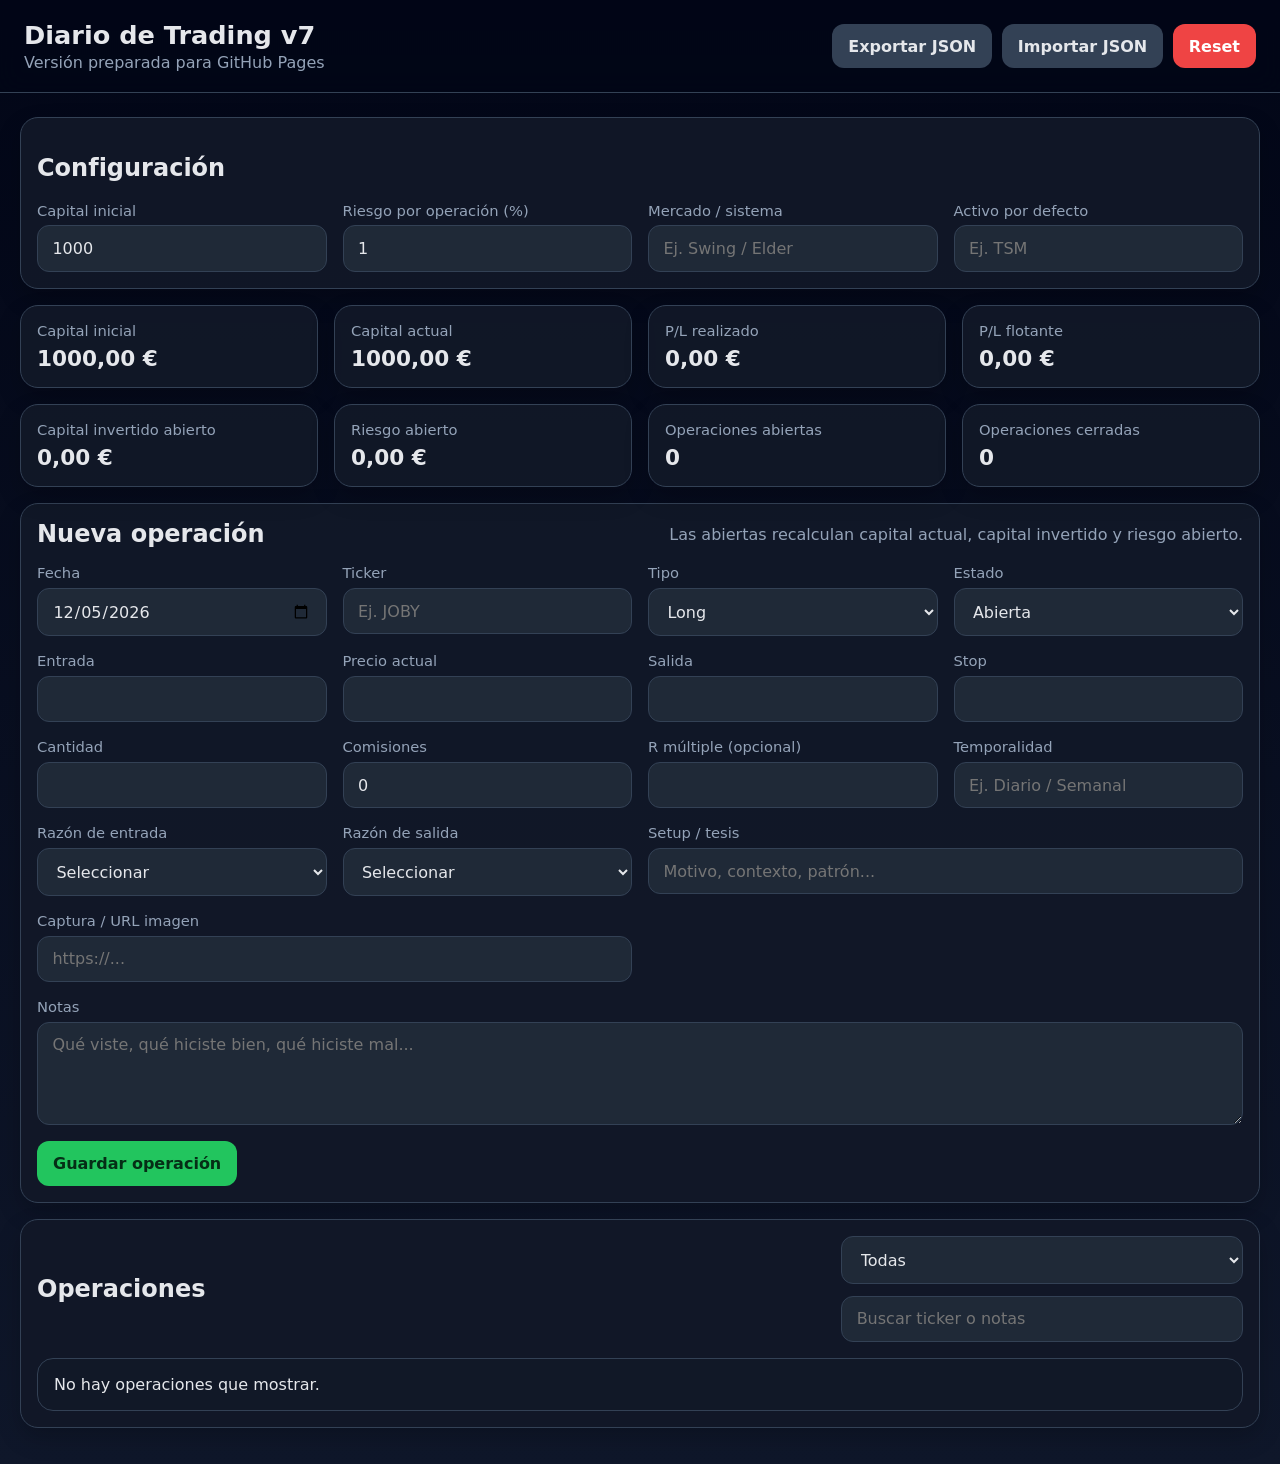
==== commit 3277b6c1: "Add files via upload" ====
--- a/index.html
+++ b/index.html
@@ -2,471 +2,227 @@
 <html lang="es">
 <head>
   <meta charset="UTF-8" />
-  <meta name="viewport" content="width=device-width, initial-scale=1.0, viewport-fit=cover" />
-  <title>Diario de Trading Visual</title>
-  <meta name="theme-color" content="#06101f" />
-  <meta name="mobile-web-app-capable" content="yes" />
-  <meta name="apple-mobile-web-app-capable" content="yes" />
-  <meta name="apple-mobile-web-app-status-bar-style" content="black-translucent" />
-  <meta name="apple-mobile-web-app-title" content="Diario Trading" />
-  <link rel="manifest" href="./manifest.json" />
-  <link rel="icon" type="image/png" sizes="192x192" href="./icon-192.png" />
-  <style>
-    :root{
-      --bg:#06101f;--bg2:#08162b;--panel:#0d1b31;--panel-2:#0b1730;--line:#22314e;--text:#eef4ff;--muted:#9fb0cc;
-      --warn:#ffd166;--good:#7bffbf;--bad:#ff7b9c;--chip:#132643;--input:#f7fbff;--blue:#5ea8ff;--blue2:#3f85db;
-    }
-    *{box-sizing:border-box}
-    body{margin:0;font-family:system-ui,-apple-system,Segoe UI,Roboto,Ubuntu,Cantarell,Noto Sans,sans-serif;background:linear-gradient(180deg,var(--bg) 0%,var(--bg2) 100%);color:var(--text)}
-    .wrap{max-width:1280px;margin:0 auto;padding:20px}
-    h1{margin:0;font-size:32px}
-    .sub{color:var(--muted);margin-top:6px}
-    .topbar,.grid-2,.grid-3,.grid-4{display:grid;gap:16px}
-    .topbar{grid-template-columns:1fr auto;align-items:end;margin-bottom:18px}
-    .grid-4{grid-template-columns:repeat(4,1fr)} .grid-3{grid-template-columns:2fr 1fr 1fr} .grid-2{grid-template-columns:2fr 1fr}
-    .card{background:linear-gradient(180deg,var(--panel) 0%,var(--panel-2) 100%);border:1px solid var(--line);border-radius:24px;padding:18px;box-shadow:0 10px 30px rgba(0,0,0,.18)}
-    .metric .label{color:var(--muted);font-size:14px}.metric .value{font-size:30px;font-weight:700;margin-top:6px}
-    .tabs,.filters,.toggle-row,.action-row,.pill-row{display:flex;gap:10px;flex-wrap:wrap}
-    .btn,.tab,.toggle-btn,.pill{border:none;border-radius:16px;padding:12px 16px;background:#13233f;color:var(--text);cursor:pointer;font-weight:700}
-    .tab.active,.btn.primary,.toggle-btn.active,.pill.active{background:linear-gradient(180deg,var(--blue),var(--blue2))}
-    .btn.secondary{background:#113457}.btn.ghost{background:#13233f}
-    .section-title{font-size:14px;letter-spacing:.18em;text-transform:uppercase;color:#a9c8ff;margin:0 0 14px;font-weight:800}
-    .form-grid{display:grid;grid-template-columns:repeat(2,1fr);gap:14px}
-    .field{display:flex;flex-direction:column;gap:7px}.field.full{grid-column:1 / -1}
-    label{font-size:14px;font-weight:700}.hint{font-size:12px;color:var(--muted)}
-    input,select,textarea{width:100%;border:none;border-radius:14px;padding:14px;background:var(--input);color:#0d1b31;font-size:16px}
-    textarea{min-height:120px;resize:vertical}
-    .small-metrics{display:grid;grid-template-columns:repeat(2,1fr);gap:12px}
-    .mini{background:#081223;border:1px solid var(--line);border-radius:18px;padding:14px}
-    .mini .k{font-size:13px;color:var(--muted)}.mini .v{font-size:26px;font-weight:800;margin-top:4px}
-    .quick{font-size:14px}.quick .row{display:flex;justify-content:space-between;padding:8px 0;border-bottom:1px solid rgba(255,255,255,.06)}.quick .row:last-child{border-bottom:none}
-    .tabs-panel{margin-top:18px}.hidden,.soft-hidden{display:none}
-    .history{display:flex;flex-direction:column;gap:12px}
-    .trade{border:1px solid var(--line);border-radius:20px;padding:16px;background:#091425}
-    .trade-top{display:flex;justify-content:space-between;gap:10px;align-items:flex-start;flex-wrap:wrap}
-    .badges{display:flex;gap:8px;flex-wrap:wrap;margin-top:6px}
-    .badge{padding:6px 10px;border-radius:999px;background:var(--chip);color:#d6e5ff;font-size:12px;font-weight:700;border:1px solid #27466d}
-    .trade-notes{margin-top:12px;color:var(--muted);font-size:14px}
-    .good{color:var(--good)!important}.bad{color:var(--bad)!important}.muted{color:var(--muted)}
-    .chart-box{height:280px}.legend{font-size:12px;color:var(--muted);margin-top:8px}
-    .rowline{display:flex;gap:12px;flex-wrap:wrap;align-items:center}.spacer{flex:1}
-    .ticker-btn{background:none;border:none;color:#6fb3ff;text-decoration:underline;cursor:pointer;font-size:22px;font-weight:800;padding:0}
-    .pill.small,.btn.small{padding:8px 12px;border-radius:12px;font-size:13px}
-    .edit-banner{background:#173258;border:1px solid #305b96;border-radius:16px;padding:10px 14px;margin-bottom:14px}
-    @media (max-width:980px){.grid-4,.grid-3,.grid-2,.form-grid{grid-template-columns:1fr}.topbar{grid-template-columns:1fr}.wrap{padding:14px}h1{font-size:26px}}
-  </style>
+  <meta name="viewport" content="width=device-width, initial-scale=1.0" />
+  <title>Diario de Trading v7</title>
+  <link rel="stylesheet" href="styles.css" />
 </head>
 <body>
-<div class="wrap">
-  <div class="topbar">
+  <header class="topbar">
     <div>
-      <h1>Diario de Trading Visual</h1>
-      <div class="sub">Capital automático por acciones × precio. Riesgo real según stop y cantidad.</div>
+      <h1>Diario de Trading v7</h1>
+      <p class="subtitle">Versión preparada para GitHub Pages</p>
     </div>
-    <div class="filters">
-      <button class="tab active" data-filter="todos">Todo</button>
-      <button class="tab" data-filter="semana">Semana</button>
-      <button class="tab" data-filter="mes">Mes</button>
+    <div class="topbar-actions">
+      <button id="exportBtn" class="secondary">Exportar JSON</button>
+      <label class="file-btn secondary">
+        Importar JSON
+        <input id="importInput" type="file" accept="application/json" hidden />
+      </label>
+      <button id="resetBtn" class="danger">Reset</button>
     </div>
-  </div>
-
-  <div class="grid-4">
-    <div class="card metric"><div class="label">Operaciones</div><div id="mOperaciones" class="value">0</div></div>
-    <div class="card metric"><div class="label">Resultado EUR</div><div id="mResultadoEUR" class="value">0 €</div></div>
-    <div class="card metric"><div class="label">Resultado USD</div><div id="mResultadoUSD" class="value">0 $</div></div>
-    <div class="card metric"><div class="label">Win rate</div><div id="mWinRate" class="value">0%</div></div>
-  </div>
-
-  <div class="tabs tabs-panel">
-    <button class="tab active" data-view="nuevo">Nueva operación</button>
-    <button class="tab" data-view="panel">Panel visual</button>
-    <button class="tab" data-view="historial">Historial</button>
-  </div>
-
-  <div id="view-nuevo" class="view">
-    <div class="grid-2" style="margin-top:16px;">
-      <div class="card">
-        <div id="editBanner" class="edit-banner hidden">
-          Estás editando una operación.
-          <button class="btn small ghost" type="button" onclick="cancelarEdicion()">Cancelar edición</button>
-        </div>
-
-        <div class="section-title">Operación</div>
-        <div class="field" style="margin-bottom:14px;">
-          <label>Estado de la operación</label>
-          <div class="toggle-row">
-            <button class="toggle-btn active" data-estado="abierta" type="button">Abierta</button>
-            <button class="toggle-btn" data-estado="parcial" type="button">Parcial</button>
-            <button class="toggle-btn" data-estado="cerrada" type="button">Cerrada</button>
-          </div>
-          <div class="hint">Abierta: solo compra. Parcial/Cerrada: con venta.</div>
-        </div>
-
-        <div class="form-grid">
-          <div class="field"><label>Fecha</label><input id="fecha" type="date"></div>
-          <div class="field"><label>Instrumento</label><input id="instrumento" placeholder="Ej: NVDA"></div>
-          <div class="field"><label>Dirección</label><select id="direccion"><option>Largo</option><option>Corto</option></select></div>
-          <div class="field"><label>Moneda</label><select id="moneda"><option value="EUR">EUR</option><option value="USD" selected>USD</option></select></div>
-          <div class="field"><label>Precio de compra / entrada (por acción)</label><input id="entrada" type="number" step="0.0001" placeholder="Precio al abrir"></div>
-          <div class="field"><label>Cantidad comprada</label><input id="cantidadCompra" type="number" step="0.0001" placeholder="Acciones o contratos"></div>
-          <div class="field"><label>Capital invertido (solo si no pones cantidad)</label><input id="capital" type="number" step="0.01" value=""></div>
-          <div class="field"><label>Stop loss (opcional)</label><input id="stop" type="number" step="0.0001" placeholder="Nivel de stop"></div>
-          <div class="field full"><label>Motivo de entrada</label><select id="motivoEntrada"><option>Ruptura</option><option>Pullback</option><option>Añadir posición</option><option>Promediar</option><option>Rebote en soporte</option><option>Giro de tendencia</option><option>Otra</option></select></div>
-        </div>
-
-        <div class="section-title" style="margin-top:22px;color:#ffd79a;">Salida</div>
-        <div class="form-grid">
-          <div class="field"><label>Take profit (opcional)</label><input id="takeProfit" type="number" step="0.0001" placeholder="Objetivo previsto"></div>
-          <div id="bloque-venta-cantidad" class="field"><label>Cantidad vendida</label><input id="cantidadSalida" type="number" step="0.0001" placeholder="Acciones que vendiste"></div>
-          <div id="bloque-venta-precio" class="field full"><label>Precio de venta (por acción)</label><input id="salida" type="number" step="0.0001" placeholder="Precio real de venta"></div>
-        </div>
-
-        <div class="section-title" style="margin-top:22px;color:#d8b3ff;">Motivos y notas</div>
-        <div class="form-grid">
-          <div class="field"><label>Motivo de salida</label><select id="motivoSalida"><option>Sin salida aún</option><option>Take profit</option><option>Stop loss</option><option>Salida manual</option><option>Reducción de riesgo</option><option>Cierre parcial</option><option>Cambio de escenario</option><option>Otra</option></select></div>
-          <div class="field"><label>Riesgo elegido</label><div class="pill-row"><button class="pill small" data-risk="1" type="button">1%</button><button class="pill small active" data-risk="2" type="button">2%</button><button class="pill small" data-risk="3" type="button">3%</button></div></div>
-          <div class="field full"><label>Notas</label><textarea id="notas" placeholder="Qué viste, por qué entraste, qué salió bien o mal..."></textarea></div>
-        </div>
-
-        <div class="rowline" style="margin-top:16px;">
-          <button id="guardar" class="btn primary" type="button">Guardar operación</button>
-          <button id="limpiar" class="btn ghost" type="button">Limpiar formulario</button>
-          <div class="spacer"></div>
-          <button id="exportar" class="btn secondary" type="button">Exportar JSON</button>
-          <label class="btn ghost" for="importar" style="display:inline-block;">Importar JSON</label>
-          <input id="importar" type="file" accept=".json" style="display:none">
-        </div>
-      </div>
-
-      <div class="card">
-        <div class="section-title">Cálculo visual del riesgo</div>
-        <div class="small-metrics">
-          <div class="mini"><div class="k">Capital calculado</div><div id="vCapital" class="v">0 €</div></div>
-          <div class="mini"><div class="k">Riesgo permitido</div><div id="vRiesgo" class="v" style="color:var(--warn)">0 €</div></div>
-          <div class="mini"><div class="k">Riesgo real</div><div id="vRiesgoReal" class="v" style="color:var(--bad)">—</div></div>
-          <div class="mini"><div class="k">Resultado estimado</div><div id="vResultado" class="v" style="color:var(--good)">—</div></div>
-        </div>
-
-        <div class="card" style="margin-top:16px;padding:14px;border-radius:18px;background:#081223">
-          <div class="section-title" style="margin-bottom:8px">Vista rápida</div>
-          <div class="quick">
-            <div class="row"><span class="muted">Estado</span><strong id="qEstado">Abierta</strong></div>
-            <div class="row"><span class="muted">Instrumento</span><strong id="qInstrumento">—</strong></div>
-            <div class="row"><span class="muted">Dirección</span><strong id="qDireccion">Largo</strong></div>
-            <div class="row"><span class="muted">Moneda</span><strong id="qMoneda">USD</strong></div>
-            <div class="row"><span class="muted">Compra</span><strong id="qEntrada">—</strong></div>
-            <div class="row"><span class="muted">Stop</span><strong id="qStop">—</strong></div>
-            <div class="row"><span class="muted">Take profit</span><strong id="qTP">—</strong></div>
-            <div class="row"><span class="muted">Cantidad comprada</span><strong id="qCantidadCompra">—</strong></div>
-            <div class="row"><span class="muted">Cantidad vendida</span><strong id="qCantidadSalida">—</strong></div>
-            <div class="row"><span class="muted">Venta</span><strong id="qSalida">—</strong></div>
-            <div class="row"><span class="muted">Motivo</span><strong id="qMotivo">Ruptura</strong></div>
-          </div>
-        </div>
-
-        <div class="legend">Si pones cantidad, el capital se calcula solo. Si no pones cantidad, usa el capital manual para estimarla.</div>
-      </div>
-    </div>
-  </div>
-
-  <div id="view-panel" class="view hidden">
-    <div class="grid-3" style="margin-top:16px;">
-      <div class="card"><div class="section-title">Curva de capital</div><div id="equityChart" class="chart-box"></div></div>
-      <div class="card">
-        <div class="section-title">Balance rápido</div>
-        <div class="mini"><div class="k">Ganadoras</div><div id="bGanadoras" class="v good">0</div></div>
-        <div class="mini" style="margin-top:12px"><div class="k">Perdedoras</div><div id="bPerdedoras" class="v bad">0</div></div>
-        <div class="mini" style="margin-top:12px"><div class="k">EUR</div><div id="bResultadoEUR" class="v">0 €</div></div>
-        <div class="mini" style="margin-top:12px"><div class="k">USD</div><div id="bResultadoUSD" class="v">0 $</div></div>
-      </div>
-      <div class="card"><div class="section-title">Motivos más usados</div><div id="motivosChart"></div></div>
-    </div>
-  </div>
-
-  <div id="view-historial" class="view hidden">
-    <div class="card" style="margin-top:16px;">
-      <div class="section-title">Historial de operaciones</div>
-      <div id="history" class="history"></div>
-    </div>
-  </div>
-</div>
-
-<script>
-if ('serviceWorker' in navigator) window.addEventListener('load',()=>navigator.serviceWorker.register('./service-worker.js'));
-
-function hoyISO(offsetDays=0){ const d=new Date(); d.setDate(d.getDate()+offsetDays); return d.toISOString().slice(0,10); }
-const KEY='diario_trading_visual_completo_v6';
-let filtro='todos', vista='nuevo', riesgoPct=2, estadoOperacion='abierta', editingId=null;
-let trades=load();
-
-function load(){ const raw=localStorage.getItem(KEY); if(!raw) return []; try{return JSON.parse(raw)}catch{return []} }
-function save(){ localStorage.setItem(KEY, JSON.stringify(trades)); render(); }
-function money(n,m){ return new Intl.NumberFormat('es-ES',{style:'currency',currency:m==='EUR'?'EUR':'USD'}).format(Number(n||0)); }
-function num(v){ return Number(v||0); }
-function esc(s){ return String(s).replace(/[&<>"']/g,m=>({'&':'&amp;','<':'&lt;','>':'&gt;','"':'&quot;',"'":'&#39;'}[m])); }
-function fmtNum(n){ return n ? new Intl.NumberFormat('es-ES',{maximumFractionDigits:4}).format(Number(n)) : '—'; }
-
-function cantidadComprada(t){
-  if(num(t.cantidadCompra)>0) return num(t.cantidadCompra);
-  return (num(t.entrada)>0 && num(t.capital)>0) ? (num(t.capital)/num(t.entrada)) : 0;
-}
-function capitalCalculado(t){
-  const qty = cantidadComprada(t);
-  if(qty>0 && num(t.entrada)>0) return qty * num(t.entrada);
-  return num(t.capital) || 0;
-}
-function cantidadVendida(t){
-  const base=cantidadComprada(t);
-  return num(t.cantidadSalida)>0 ? num(t.cantidadSalida) : ((t.estado||'abierta')==='cerrada' ? base : 0);
-}
-function resultadoTrade(t){
-  if((t.estado||'abierta')==='abierta') return 0;
-  const qty=cantidadVendida(t);
-  if(!qty || !num(t.entrada) || !num(t.salida)) return 0;
-  const bruto=t.direccion==='Largo' ? (num(t.salida)-num(t.entrada))*qty : (num(t.entrada)-num(t.salida))*qty;
-  return Number(bruto.toFixed(2));
-}
-function riesgoRealTrade(t){
-  const qty=cantidadComprada(t);
-  if(!qty || !num(t.entrada) || !num(t.stop)) return 0;
-  const diff = Math.abs(num(t.entrada)-num(t.stop));
-  return Number((diff*qty).toFixed(2));
-}
-function resultadoObjetivoTrade(t){
-  const qty=cantidadComprada(t);
-  if(!qty || !num(t.entrada) || !num(t.takeProfit)) return 0;
-  const bruto=t.direccion==='Largo' ? (num(t.takeProfit)-num(t.entrada))*qty : (num(t.entrada)-num(t.takeProfit))*qty;
-  return Number(bruto.toFixed(2));
-}
-function sameWeek(iso){ const d=new Date(iso+'T00:00:00'); const now=new Date(); const day=(now.getDay()+6)%7; const start=new Date(now); start.setDate(now.getDate()-day); start.setHours(0,0,0,0); return d>=start && d<=now; }
-function filtered(){ if(filtro==='semana') return trades.filter(t=>sameWeek(t.fecha)); if(filtro==='mes'){ const ym=(new Date()).toISOString().slice(0,7); return trades.filter(t=>(t.fecha||'').startsWith(ym)); } return [...trades]; }
-
-function summary(list){
-  const cerradas=list.filter(t=>(t.estado||'abierta')!=='abierta');
-  const results=cerradas.map(t=>({moneda:t.moneda||'USD', valor:resultadoTrade(t)}));
-  return {
-    eur: results.filter(x=>x.moneda==='EUR').reduce((a,b)=>a+b.valor,0),
-    usd: results.filter(x=>x.moneda!=='EUR').reduce((a,b)=>a+b.valor,0),
-    ganadoras: results.filter(x=>x.valor>0).length,
-    perdedoras: results.filter(x=>x.valor<0).length,
-    winRate: cerradas.length ? Math.round((results.filter(x=>x.valor>0).length/cerradas.length)*100) : 0,
-    operaciones: list.length
-  };
-}
-function setText(id,v){ document.getElementById(id).textContent=v; }
-
-function applyEstadoUI(){
-  document.querySelectorAll('.toggle-btn').forEach(btn=>btn.classList.toggle('active', btn.dataset.estado===estadoOperacion));
-  const showSale=estadoOperacion!=='abierta';
-  document.getElementById('bloque-venta-cantidad').classList.toggle('soft-hidden', !showSale);
-  document.getElementById('bloque-venta-precio').classList.toggle('soft-hidden', !showSale);
-  const motivo=document.getElementById('motivoSalida');
-  if(estadoOperacion==='abierta') motivo.value='Sin salida aún';
-  else if(estadoOperacion==='parcial' && motivo.value==='Sin salida aún') motivo.value='Cierre parcial';
-  else if(estadoOperacion==='cerrada' && motivo.value==='Sin salida aún') motivo.value='Take profit';
-  updatePreview();
-}
-
-function bindForm(){
-  document.getElementById('fecha').value=hoyISO();
-  ['instrumento','direccion','moneda','capital','cantidadCompra','entrada','stop','takeProfit','cantidadSalida','salida','motivoEntrada','motivoSalida','notas'].forEach(id=>{
-    document.getElementById(id).addEventListener('input', updatePreview);
-    document.getElementById(id).addEventListener('change', updatePreview);
-  });
-  document.querySelectorAll('.pill').forEach(btn=>btn.addEventListener('click',()=>{
-    document.querySelectorAll('.pill').forEach(b=>b.classList.remove('active'));
-    btn.classList.add('active'); riesgoPct=Number(btn.dataset.risk); updatePreview();
-  }));
-  document.querySelectorAll('.toggle-btn').forEach(btn=>btn.addEventListener('click',()=>{ estadoOperacion=btn.dataset.estado; applyEstadoUI(); }));
-  applyEstadoUI(); updatePreview();
-}
-
-function formData(){
-  return {
-    id: editingId || Date.now(),
-    estado: estadoOperacion,
-    fecha: document.getElementById('fecha').value || hoyISO(),
-    instrumento: document.getElementById('instrumento').value.trim().toUpperCase(),
-    direccion: document.getElementById('direccion').value,
-    moneda: document.getElementById('moneda').value,
-    entrada: num(document.getElementById('entrada').value),
-    salida: num(document.getElementById('salida').value),
-    cantidadCompra: num(document.getElementById('cantidadCompra').value),
-    cantidadSalida: num(document.getElementById('cantidadSalida').value),
-    capital: num(document.getElementById('capital').value),
-    stop: num(document.getElementById('stop').value),
-    takeProfit: num(document.getElementById('takeProfit').value),
-    motivoEntrada: document.getElementById('motivoEntrada').value,
-    motivoSalida: document.getElementById('motivoSalida').value,
-    notas: document.getElementById('notas').value.trim()
-  };
-}
-
-function updatePreview(){
-  const f=formData();
-  const capital=capitalCalculado(f);
-  const riesgoPermitido=capital*(riesgoPct/100);
-  const riesgoReal=riesgoRealTrade(f);
-  const resultadoObjetivo=resultadoObjetivoTrade(f);
-
-  setText('vCapital', money(capital, f.moneda));
-  setText('vRiesgo', money(riesgoPermitido, f.moneda));
-  setText('vRiesgoReal', riesgoReal ? money(riesgoReal, f.moneda) : '—');
-  setText('vResultado', resultadoObjetivo ? money(resultadoObjetivo, f.moneda) : '—');
-
-  setText('qEstado', f.estado.charAt(0).toUpperCase()+f.estado.slice(1));
-  setText('qInstrumento', f.instrumento || '—');
-  setText('qDireccion', f.direccion || '—');
-  setText('qMoneda', f.moneda || '—');
-  setText('qEntrada', f.entrada || '—');
-  setText('qStop', f.stop || '—');
-  setText('qTP', f.takeProfit || '—');
-  setText('qCantidadCompra', cantidadComprada(f) ? fmtNum(cantidadComprada(f)) : '—');
-  setText('qCantidadSalida', f.estado==='abierta' ? '—' : (f.cantidadSalida || '—'));
-  setText('qSalida', f.estado==='abierta' ? '—' : (f.salida || '—'));
-  setText('qMotivo', f.motivoEntrada || '—');
-}
-
-function limpiarFormularioBase(){
-  document.getElementById('fecha').value=hoyISO();
-  document.getElementById('instrumento').value='';
-  document.getElementById('direccion').value='Largo';
-  document.getElementById('moneda').value='USD';
-  document.getElementById('entrada').value='';
-  document.getElementById('salida').value='';
-  document.getElementById('cantidadCompra').value='';
-  document.getElementById('cantidadSalida').value='';
-  document.getElementById('capital').value='';
-  document.getElementById('stop').value='';
-  document.getElementById('takeProfit').value='';
-  document.getElementById('motivoEntrada').value='Ruptura';
-  document.getElementById('motivoSalida').value='Sin salida aún';
-  document.getElementById('notas').value='';
-}
-function cancelarEdicion(){
-  editingId=null;
-  document.getElementById('editBanner').classList.add('hidden');
-  document.getElementById('guardar').textContent='Guardar operación';
-  estadoOperacion='abierta';
-  limpiarFormularioBase();
-  applyEstadoUI();
-  updatePreview();
-}
-function limpiar(){ cancelarEdicion(); }
-
-function guardar(){
-  const f=formData();
-  if(!f.instrumento || !f.entrada){ alert('Rellena al menos: instrumento y precio de compra.'); return; }
-  if(f.estado!=='abierta' && !f.salida){ alert('Si la operación está parcial o cerrada, debes indicar el precio de venta.'); return; }
-  if(!f.cantidadCompra && !f.capital){ alert('Pon cantidad comprada o capital invertido.'); return; }
-  const idx=trades.findIndex(t=>t.id===f.id);
-  if(idx>=0) trades[idx]=f; else trades.unshift(f);
-  save(); cancelarEdicion(); alert('Operación guardada.');
-}
-function borrar(id){ if(!confirm('¿Borrar operación?')) return; trades=trades.filter(t=>t.id!==id); save(); }
-function editar(id){
-  const t=trades.find(x=>x.id===id); if(!t) return;
-  editingId=id; document.getElementById('editBanner').classList.remove('hidden'); document.getElementById('guardar').textContent='Guardar cambios';
-  estadoOperacion=t.estado||'abierta';
-  document.getElementById('fecha').value=t.fecha||hoyISO();
-  document.getElementById('instrumento').value=t.instrumento||'';
-  document.getElementById('direccion').value=t.direccion||'Largo';
-  document.getElementById('moneda').value=t.moneda||'USD';
-  document.getElementById('entrada').value=t.entrada||'';
-  document.getElementById('salida').value=t.salida||'';
-  document.getElementById('cantidadCompra').value=t.cantidadCompra||'';
-  document.getElementById('cantidadSalida').value=t.cantidadSalida||'';
-  document.getElementById('capital').value=t.capital||'';
-  document.getElementById('stop').value=t.stop||'';
-  document.getElementById('takeProfit').value=t.takeProfit||'';
-  document.getElementById('motivoEntrada').value=t.motivoEntrada||'Ruptura';
-  document.getElementById('motivoSalida').value=t.motivoSalida||'Sin salida aún';
-  document.getElementById('notas').value=t.notas||'';
-  applyEstadoUI(); updatePreview();
-  vista='nuevo';
-  document.querySelectorAll('[data-view]').forEach(b=>b.classList.toggle('active', b.dataset.view===vista));
-  document.querySelectorAll('.view').forEach(v=>v.classList.add('hidden'));
-  document.getElementById('view-nuevo').classList.remove('hidden');
-  window.scrollTo({top:0,behavior:'smooth'});
-}
-function cerrarOperacion(id){ const t=trades.find(x=>x.id===id); if(!t) return; editar(id); estadoOperacion='cerrada'; document.getElementById('motivoSalida').value='Take profit'; applyEstadoUI(); }
-function copiarTicker(sym){ if(!sym) return; navigator.clipboard?.writeText(sym).then(()=>alert('Ticker copiado: '+sym)).catch(()=>alert('Ticker: '+sym)); }
-function exportar(){ const blob=new Blob([JSON.stringify(trades,null,2)],{type:'application/json'}); const a=document.createElement('a'); a.href=URL.createObjectURL(blob); a.download='diario-trading.json'; a.click(); URL.revokeObjectURL(a.href); }
-function importar(file){ const reader=new FileReader(); reader.onload=()=>{ try{ const parsed=JSON.parse(reader.result); if(!Array.isArray(parsed)) throw new Error(); trades=parsed; save(); alert('Datos importados correctamente.'); } catch{ alert('El archivo no es válido.'); } }; reader.readAsText(file); }
-
-function renderMetrics(list){
-  const s=summary(list);
-  setText('mOperaciones',s.operaciones); setText('mResultadoEUR',money(s.eur,'EUR')); setText('mResultadoUSD',money(s.usd,'USD')); setText('mWinRate',s.winRate+'%');
-  setText('bGanadoras',s.ganadoras); setText('bPerdedoras',s.perdedoras); setText('bResultadoEUR',money(s.eur,'EUR')); setText('bResultadoUSD',money(s.usd,'USD'));
-}
-function renderHistory(list){
-  const box=document.getElementById('history');
-  if(!list.length){ box.innerHTML='<div class="muted">No hay operaciones en este filtro.</div>'; return; }
-  box.innerHTML=list.map(t=>{
-    const r=resultadoTrade(t), qtyBuy=cantidadComprada(t), qtySell=cantidadVendida(t), mon=t.moneda||'USD', estado=t.estado||'abierta';
-    return `<div class="trade">
+  </header>
+
+  <main class="container">
+    <section class="card setup-card">
+      <h2>Configuración</h2>
+      <div class="grid grid-4">
+        <label>
+          <span>Capital inicial</span>
+          <input id="initialCapital" type="number" min="0" step="0.01" />
+        </label>
+        <label>
+          <span>Riesgo por operación (%)</span>
+          <input id="riskPercent" type="number" min="0" step="0.01" />
+        </label>
+        <label>
+          <span>Mercado / sistema</span>
+          <input id="systemName" type="text" placeholder="Ej. Swing / Elder" />
+        </label>
+        <label>
+          <span>Activo por defecto</span>
+          <input id="defaultTicker" type="text" placeholder="Ej. TSM" />
+        </label>
+      </div>
+    </section>
+
+    <section class="stats-grid">
+      <article class="stat-card">
+        <span class="stat-label">Capital inicial</span>
+        <strong id="statInitialCapital">0,00 €</strong>
+      </article>
+      <article class="stat-card">
+        <span class="stat-label">Capital actual</span>
+        <strong id="statCurrentCapital">0,00 €</strong>
+      </article>
+      <article class="stat-card">
+        <span class="stat-label">P/L realizado</span>
+        <strong id="statRealizedPnL">0,00 €</strong>
+      </article>
+      <article class="stat-card">
+        <span class="stat-label">P/L flotante</span>
+        <strong id="statFloatingPnL">0,00 €</strong>
+      </article>
+      <article class="stat-card">
+        <span class="stat-label">Capital invertido abierto</span>
+        <strong id="statOpenInvested">0,00 €</strong>
+      </article>
+      <article class="stat-card">
+        <span class="stat-label">Riesgo abierto</span>
+        <strong id="statOpenRisk">0,00 €</strong>
+      </article>
+      <article class="stat-card">
+        <span class="stat-label">Operaciones abiertas</span>
+        <strong id="statOpenCount">0</strong>
+      </article>
+      <article class="stat-card">
+        <span class="stat-label">Operaciones cerradas</span>
+        <strong id="statClosedCount">0</strong>
+      </article>
+    </section>
+
+    <section class="card">
+      <div class="section-header">
+        <h2>Nueva operación</h2>
+        <p>Las abiertas recalculan capital actual, capital invertido y riesgo abierto.</p>
+      </div>
+      <form id="tradeForm" class="grid grid-4">
+        <label>
+          <span>Fecha</span>
+          <input name="date" type="date" required />
+        </label>
+        <label>
+          <span>Ticker</span>
+          <input name="ticker" type="text" required placeholder="Ej. JOBY" />
+        </label>
+        <label>
+          <span>Tipo</span>
+          <select name="side" required>
+            <option value="long">Long</option>
+            <option value="short">Short</option>
+          </select>
+        </label>
+        <label>
+          <span>Estado</span>
+          <select name="status" required>
+            <option value="open">Abierta</option>
+            <option value="closed">Cerrada</option>
+          </select>
+        </label>
+
+        <label>
+          <span>Entrada</span>
+          <input name="entryPrice" type="number" min="0" step="0.0001" required />
+        </label>
+        <label>
+          <span>Precio actual</span>
+          <input name="currentPrice" type="number" min="0" step="0.0001" required />
+        </label>
+        <label>
+          <span>Salida</span>
+          <input name="exitPrice" type="number" min="0" step="0.0001" />
+        </label>
+        <label>
+          <span>Stop</span>
+          <input name="stopPrice" type="number" min="0" step="0.0001" />
+        </label>
+
+        <label>
+          <span>Cantidad</span>
+          <input name="quantity" type="number" min="0" step="0.0001" required />
+        </label>
+        <label>
+          <span>Comisiones</span>
+          <input name="fees" type="number" min="0" step="0.01" value="0" />
+        </label>
+        <label>
+          <span>R múltiple (opcional)</span>
+          <input name="rMultiple" type="number" step="0.01" />
+        </label>
+        <label>
+          <span>Temporalidad</span>
+          <input name="timeframe" type="text" placeholder="Ej. Diario / Semanal" />
+        </label>
+
+        <label>
+          <span>Razón de entrada</span>
+          <select name="entryReason">
+            <option value="">Seleccionar</option>
+            <option>Ruptura</option>
+            <option>Pullback</option>
+            <option>Spring</option>
+            <option>Azules positivos</option>
+            <option>Aumento de posición</option>
+            <option>Compra para promediar la media</option>
+            <option>Otro</option>
+          </select>
+        </label>
+        <label>
+          <span>Razón de salida</span>
+          <select name="exitReason">
+            <option value="">Seleccionar</option>
+            <option>Take profit</option>
+            <option>Stop loss</option>
+            <option>Otoño</option>
+            <option>Invierno</option>
+            <option>Rojo de impulso</option>
+            <option>Otro</option>
+          </select>
+        </label>
+        <label class="span-2">
+          <span>Setup / tesis</span>
+          <input name="setup" type="text" placeholder="Motivo, contexto, patrón..." />
+        </label>
+        <label class="span-2">
+          <span>Captura / URL imagen</span>
+          <input name="screenshot" type="url" placeholder="https://..." />
+        </label>
+
+        <label class="span-4">
+          <span>Notas</span>
+          <textarea name="notes" rows="4" placeholder="Qué viste, qué hiciste bien, qué hiciste mal..."></textarea>
+        </label>
+
+        <div class="form-actions span-4">
+          <button type="submit">Guardar operación</button>
+          <button type="button" id="cancelEditBtn" class="secondary hidden">Cancelar edición</button>
+        </div>
+      </form>
+    </section>
+
+    <section class="card">
+      <div class="section-header">
+        <h2>Operaciones</h2>
+        <div class="inline-filters">
+          <select id="filterStatus">
+            <option value="all">Todas</option>
+            <option value="open">Solo abiertas</option>
+            <option value="closed">Solo cerradas</option>
+          </select>
+          <input id="searchInput" type="text" placeholder="Buscar ticker o notas" />
+        </div>
+      </div>
+      <div id="tradesContainer" class="trades-list"></div>
+    </section>
+  </main>
+
+  <template id="tradeCardTemplate">
+    <article class="trade-card">
       <div class="trade-top">
         <div>
-          <button class="ticker-btn" type="button" onclick="copiarTicker('${esc(t.instrumento||'')}')">${esc(t.instrumento||'—')}</button>
-          <div class="badges">
-            <span class="badge">${esc(t.direccion)}</span>
-            <span class="badge">${esc(t.fecha||'—')}</span>
-            <span class="badge">${esc(mon)}</span>
-            <span class="badge">Estado: ${esc(estado)}</span>
-            <span class="badge">Compra: ${fmtNum(t.entrada)}</span>
-            <span class="badge">Cantidad comprada: ${fmtNum(qtyBuy)}</span>
-            ${estado!=='abierta' ? `<span class="badge">Venta: ${fmtNum(t.salida)}</span><span class="badge">Cantidad vendida: ${fmtNum(qtySell)}</span>` : ''}
-          </div>
-        </div>
-        <div class="${r>=0?'good':'bad'}" style="font-size:28px;font-weight:900">${estado==='abierta' ? 'Abierta' : (r>=0?'+':'')+money(r,mon)}</div>
-      </div>
-      <div class="badges" style="margin-top:12px">
-        <span class="badge">Motivo entrada: ${esc(t.motivoEntrada||'—')}</span>
-        <span class="badge">Motivo salida: ${esc(t.motivoSalida||'—')}</span>
-        <span class="badge">Capital: ${money(capitalCalculado(t),mon)}</span>
-        <span class="badge">Stop: ${fmtNum(t.stop)}</span>
-        <span class="badge">TP: ${fmtNum(t.takeProfit)}</span>
-        <span class="badge">Riesgo real: ${riesgoRealTrade(t) ? money(riesgoRealTrade(t),mon) : '—'}</span>
-      </div>
-      <div class="trade-notes">${esc(t.notas||'Sin notas')}</div>
-      <div class="action-row" style="margin-top:12px">
-        ${estado==='abierta' ? `<button class="btn small primary" type="button" onclick="cerrarOperacion(${t.id})">Cerrar</button>` : ''}
-        <button class="btn small ghost" type="button" onclick="editar(${t.id})">Editar</button>
-        <button class="btn small secondary" type="button" onclick="borrar(${t.id})">Borrar</button>
-      </div>
-    </div>`;
-  }).join('');
-}
-function renderEquity(list){
-  const box=document.getElementById('equityChart');
-  const cerradas=list.filter(t=>(t.estado||'abierta')!=='abierta');
-  if(!cerradas.length){ box.innerHTML='<div class="muted">No hay operaciones cerradas para la curva de capital.</div>'; return; }
-  let acc=0;
-  const data=cerradas.slice().reverse().map(t=>{ acc+=resultadoTrade(t); return {x:t.fecha.slice(5), y:acc}; });
-  const w=box.clientWidth||700, h=260, pad=28;
-  const ys=data.map(d=>d.y); let min=Math.min(...ys), max=Math.max(...ys); if(min===max){min-=1; max+=1;}
-  const x=i=>pad + i*((w-pad*2)/Math.max(1,data.length-1)); const y=v=>h-pad - ((v-min)*((h-pad*2)/(max-min)));
-  const pts=data.map((d,i)=>`${x(i)},${y(d.y)}`).join(' ');
-  box.innerHTML=`<svg width="100%" height="${h}" viewBox="0 0 ${w} ${h}"><line x1="${pad}" y1="${pad}" x2="${pad}" y2="${h-pad}" stroke="#334766"/><line x1="${pad}" y1="${h-pad}" x2="${w-pad}" y2="${h-pad}" stroke="#334766"/><polyline fill="none" stroke="#7bffbf" stroke-width="4" points="${pts}" />${data.map((d,i)=>`<circle cx="${x(i)}" cy="${y(d.y)}" r="3.5" fill="#5ea8ff"/>`).join('')}</svg><div class="legend">La curva usa solo operaciones parciales o cerradas. Las abiertas no entran todavía.</div>`;
-}
-function renderMotivos(list){
-  const box=document.getElementById('motivosChart');
-  if(!list.length){ box.innerHTML='<div class="muted">No hay datos de motivos.</div>'; return; }
-  const map={}; list.forEach(t=>map[t.motivoEntrada]=(map[t.motivoEntrada]||0)+1);
-  const items=Object.entries(map).sort((a,b)=>b[1]-a[1]); const max=Math.max(...items.map(x=>x[1]));
-  box.innerHTML=items.map(([k,v])=>`<div style="margin-bottom:12px"><div class="rowline"><strong>${esc(k)}</strong><span class="spacer"></span><span class="muted">${v}</span></div><div style="height:12px;background:#0a1528;border-radius:999px;overflow:hidden;border:1px solid #22314e;margin-top:6px"><div style="width:${(v/max)*100}%;height:100%;background:linear-gradient(90deg,#5ea8ff,#7bffbf)"></div></div></div>`).join('');
-}
-function render(){ const list=filtered(); renderMetrics(list); renderHistory(list); renderEquity(list); renderMotivos(list); }
-function bindTabs(){
-  document.querySelectorAll('[data-view]').forEach(btn=>btn.addEventListener('click',()=>{ vista=btn.dataset.view; document.querySelectorAll('[data-view]').forEach(b=>b.classList.toggle('active',b.dataset.view===vista)); document.querySelectorAll('.view').forEach(v=>v.classList.add('hidden')); document.getElementById('view-'+vista).classList.remove('hidden'); if(vista==='panel') render(); }));
-  document.querySelectorAll('[data-filter]').forEach(btn=>btn.addEventListener('click',()=>{ filtro=btn.dataset.filter; document.querySelectorAll('[data-filter]').forEach(b=>b.classList.toggle('active',b.dataset.filter===filtro)); render(); }));
-}
-bindTabs(); bindForm(); render();
-document.getElementById('guardar').addEventListener('click', guardar);
-document.getElementById('limpiar').addEventListener('click', limpiar);
-document.getElementById('exportar').addEventListener('click', exportar);
-document.getElementById('importar').addEventListener('change', e=>{ if(e.target.files&&e.target.files[0]) importar(e.target.files[0]); e.target.value=''; });
-window.addEventListener('resize', ()=>{ if(vista==='panel') renderEquity(filtered()); });
-</script>
+          <h3 class="trade-title"></h3>
+          <p class="trade-meta"></p>
+        </div>
+        <div class="trade-actions">
+          <button class="edit-btn secondary">Editar</button>
+          <button class="delete-btn danger">Eliminar</button>
+        </div>
+      </div>
+      <div class="trade-grid"></div>
+      <div class="trade-notes hidden"></div>
+      <a class="trade-link hidden" target="_blank" rel="noopener noreferrer">Ver captura</a>
+    </article>
+  </template>
+
+  <script src="app.js"></script>
 </body>
 </html>
--- a/styles.css
+++ b/styles.css
@@ -0,0 +1,194 @@
+:root {
+  --bg: #0f172a;
+  --panel: #111827;
+  --panel-2: #1f2937;
+  --text: #e5e7eb;
+  --muted: #94a3b8;
+  --accent: #22c55e;
+  --danger: #ef4444;
+  --border: #334155;
+  --shadow: 0 10px 25px rgba(0, 0, 0, 0.2);
+}
+
+* { box-sizing: border-box; }
+body {
+  margin: 0;
+  font-family: Inter, system-ui, -apple-system, BlinkMacSystemFont, "Segoe UI", sans-serif;
+  background: linear-gradient(180deg, #020617 0%, #0f172a 100%);
+  color: var(--text);
+}
+button, input, select, textarea {
+  font: inherit;
+}
+.topbar {
+  display: flex;
+  justify-content: space-between;
+  gap: 1rem;
+  align-items: center;
+  padding: 1.25rem 1.5rem;
+  border-bottom: 1px solid var(--border);
+  background: rgba(2, 6, 23, 0.85);
+  position: sticky;
+  top: 0;
+  backdrop-filter: blur(12px);
+  z-index: 20;
+}
+.topbar h1 { margin: 0; font-size: 1.6rem; }
+.subtitle { margin: 0.2rem 0 0; color: var(--muted); }
+.topbar-actions { display: flex; flex-wrap: wrap; gap: 0.6rem; }
+.container {
+  max-width: 1440px;
+  margin: 0 auto;
+  padding: 1.25rem;
+}
+.card {
+  background: rgba(17, 24, 39, 0.95);
+  border: 1px solid var(--border);
+  border-radius: 18px;
+  padding: 1rem;
+  box-shadow: var(--shadow);
+  margin-bottom: 1rem;
+}
+.setup-card { margin-top: 0.25rem; }
+.grid {
+  display: grid;
+  gap: 1rem;
+}
+.grid-4 {
+  grid-template-columns: repeat(4, minmax(0, 1fr));
+}
+.span-2 { grid-column: span 2; }
+.span-4 { grid-column: span 4; }
+label { display: flex; flex-direction: column; gap: 0.4rem; }
+label span { font-size: 0.92rem; color: var(--muted); }
+input, select, textarea {
+  width: 100%;
+  border-radius: 12px;
+  border: 1px solid var(--border);
+  background: var(--panel-2);
+  color: var(--text);
+  padding: 0.8rem 0.9rem;
+}
+textarea { resize: vertical; }
+button, .file-btn {
+  border: 0;
+  border-radius: 12px;
+  padding: 0.8rem 1rem;
+  background: var(--accent);
+  color: #052e16;
+  font-weight: 700;
+  cursor: pointer;
+  text-decoration: none;
+  display: inline-flex;
+  align-items: center;
+  justify-content: center;
+}
+button.secondary, .file-btn.secondary {
+  background: #334155;
+  color: var(--text);
+}
+button.danger {
+  background: var(--danger);
+  color: white;
+}
+.section-header {
+  display: flex;
+  justify-content: space-between;
+  gap: 1rem;
+  align-items: center;
+  margin-bottom: 1rem;
+}
+.section-header h2 { margin: 0; }
+.section-header p { margin: 0; color: var(--muted); }
+.inline-filters { display: flex; gap: 0.7rem; flex-wrap: wrap; }
+.stats-grid {
+  display: grid;
+  grid-template-columns: repeat(4, minmax(0, 1fr));
+  gap: 1rem;
+  margin-bottom: 1rem;
+}
+.stat-card {
+  background: rgba(17, 24, 39, 0.95);
+  border: 1px solid var(--border);
+  border-radius: 18px;
+  padding: 1rem;
+  box-shadow: var(--shadow);
+}
+.stat-label {
+  display: block;
+  color: var(--muted);
+  margin-bottom: 0.45rem;
+  font-size: 0.92rem;
+}
+.stat-card strong {
+  font-size: 1.35rem;
+}
+.form-actions {
+  display: flex;
+  gap: 0.8rem;
+  flex-wrap: wrap;
+}
+.trades-list {
+  display: grid;
+  gap: 1rem;
+}
+.trade-card {
+  background: var(--panel);
+  border: 1px solid var(--border);
+  border-radius: 16px;
+  padding: 1rem;
+}
+.trade-top {
+  display: flex;
+  justify-content: space-between;
+  gap: 1rem;
+  align-items: flex-start;
+  margin-bottom: 0.9rem;
+}
+.trade-title { margin: 0; }
+.trade-meta { margin: 0.25rem 0 0; color: var(--muted); }
+.trade-actions { display: flex; gap: 0.6rem; flex-wrap: wrap; }
+.trade-grid {
+  display: grid;
+  grid-template-columns: repeat(4, minmax(0, 1fr));
+  gap: 0.75rem;
+}
+.trade-item {
+  background: var(--panel-2);
+  border-radius: 12px;
+  padding: 0.8rem;
+  border: 1px solid var(--border);
+}
+.trade-item span {
+  display: block;
+  color: var(--muted);
+  font-size: 0.82rem;
+  margin-bottom: 0.25rem;
+}
+.trade-notes {
+  margin-top: 0.9rem;
+  color: #dbeafe;
+  background: rgba(30, 41, 59, 0.6);
+  border-left: 4px solid #60a5fa;
+  padding: 0.8rem;
+  border-radius: 10px;
+  white-space: pre-wrap;
+}
+.trade-link {
+  margin-top: 0.8rem;
+  display: inline-block;
+  color: #93c5fd;
+}
+.hidden { display: none !important; }
+.positive { color: #4ade80; }
+.negative { color: #f87171; }
+
+@media (max-width: 1100px) {
+  .grid-4, .stats-grid, .trade-grid { grid-template-columns: repeat(2, minmax(0, 1fr)); }
+  .span-2, .span-4 { grid-column: span 2; }
+}
+@media (max-width: 720px) {
+  .topbar, .section-header, .trade-top { flex-direction: column; align-items: stretch; }
+  .grid-4, .stats-grid, .trade-grid { grid-template-columns: 1fr; }
+  .span-2, .span-4 { grid-column: span 1; }
+}
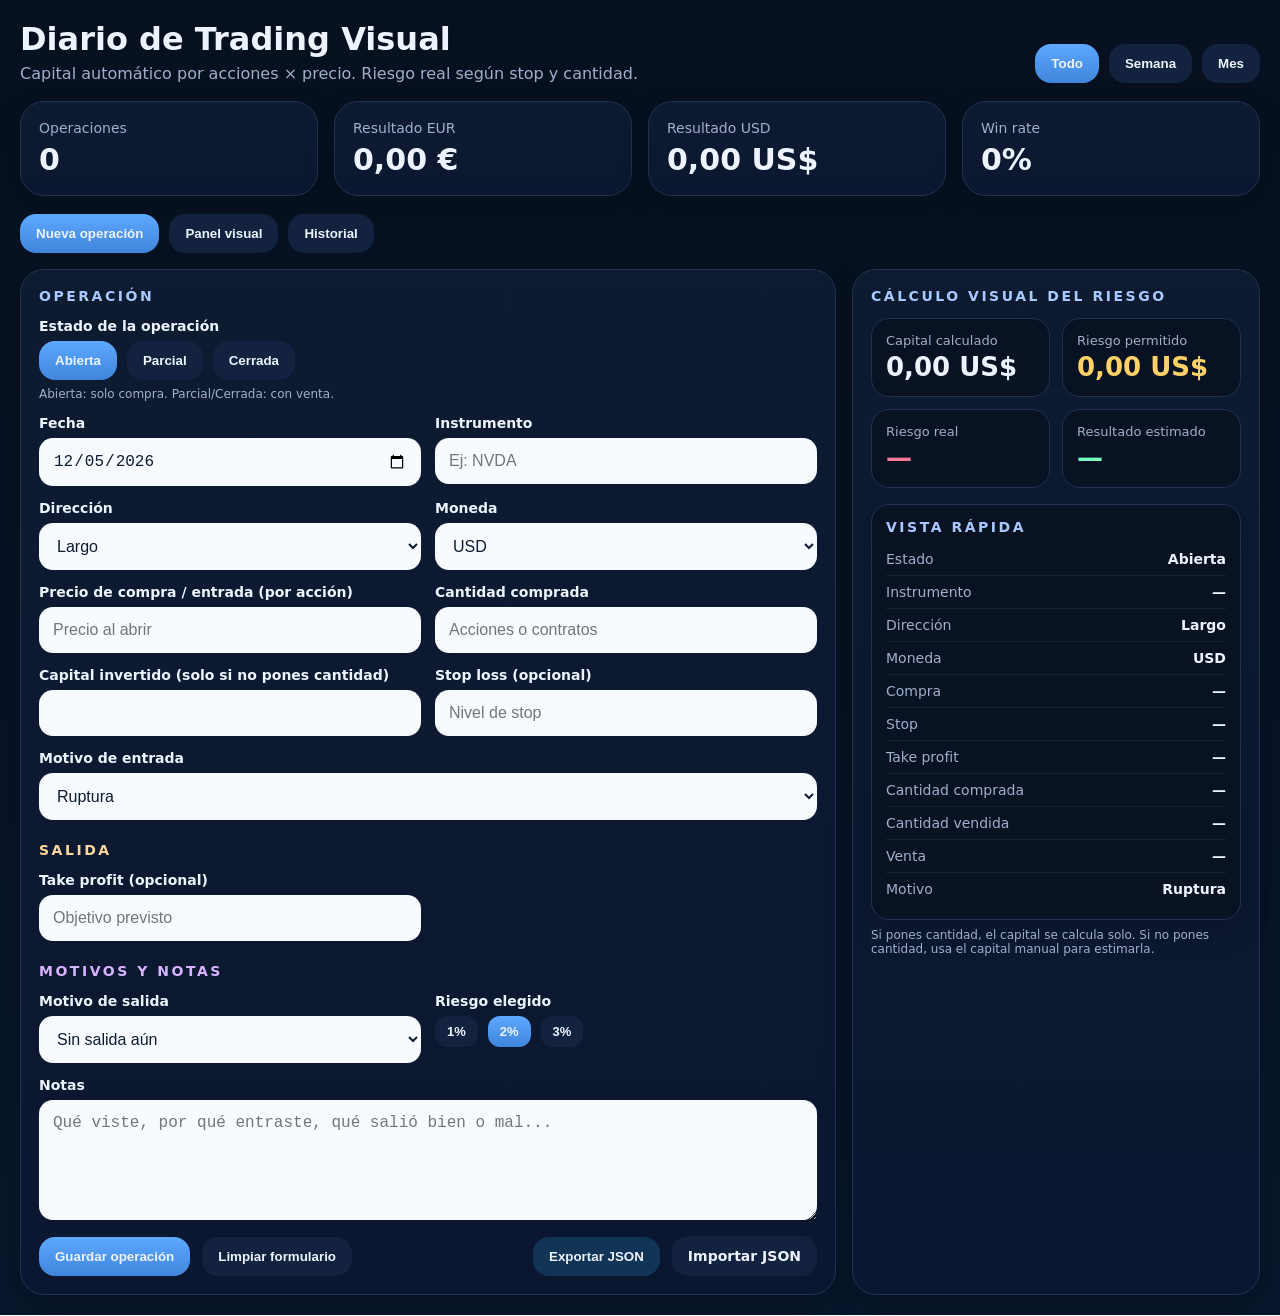
==== commit 9d8d2d1c: "Add files via upload" ====
--- a/index.html
+++ b/index.html
@@ -2,227 +2,471 @@
 <html lang="es">
 <head>
   <meta charset="UTF-8" />
-  <meta name="viewport" content="width=device-width, initial-scale=1.0" />
-  <title>Diario de Trading v7</title>
-  <link rel="stylesheet" href="styles.css" />
+  <meta name="viewport" content="width=device-width, initial-scale=1.0, viewport-fit=cover" />
+  <title>Diario de Trading Visual</title>
+  <meta name="theme-color" content="#06101f" />
+  <meta name="mobile-web-app-capable" content="yes" />
+  <meta name="apple-mobile-web-app-capable" content="yes" />
+  <meta name="apple-mobile-web-app-status-bar-style" content="black-translucent" />
+  <meta name="apple-mobile-web-app-title" content="Diario Trading" />
+  <link rel="manifest" href="./manifest.json" />
+  <link rel="icon" type="image/png" sizes="192x192" href="./icon-192.png" />
+  <style>
+    :root{
+      --bg:#06101f;--bg2:#08162b;--panel:#0d1b31;--panel-2:#0b1730;--line:#22314e;--text:#eef4ff;--muted:#9fb0cc;
+      --warn:#ffd166;--good:#7bffbf;--bad:#ff7b9c;--chip:#132643;--input:#f7fbff;--blue:#5ea8ff;--blue2:#3f85db;
+    }
+    *{box-sizing:border-box}
+    body{margin:0;font-family:system-ui,-apple-system,Segoe UI,Roboto,Ubuntu,Cantarell,Noto Sans,sans-serif;background:linear-gradient(180deg,var(--bg) 0%,var(--bg2) 100%);color:var(--text)}
+    .wrap{max-width:1280px;margin:0 auto;padding:20px}
+    h1{margin:0;font-size:32px}
+    .sub{color:var(--muted);margin-top:6px}
+    .topbar,.grid-2,.grid-3,.grid-4{display:grid;gap:16px}
+    .topbar{grid-template-columns:1fr auto;align-items:end;margin-bottom:18px}
+    .grid-4{grid-template-columns:repeat(4,1fr)} .grid-3{grid-template-columns:2fr 1fr 1fr} .grid-2{grid-template-columns:2fr 1fr}
+    .card{background:linear-gradient(180deg,var(--panel) 0%,var(--panel-2) 100%);border:1px solid var(--line);border-radius:24px;padding:18px;box-shadow:0 10px 30px rgba(0,0,0,.18)}
+    .metric .label{color:var(--muted);font-size:14px}.metric .value{font-size:30px;font-weight:700;margin-top:6px}
+    .tabs,.filters,.toggle-row,.action-row,.pill-row{display:flex;gap:10px;flex-wrap:wrap}
+    .btn,.tab,.toggle-btn,.pill{border:none;border-radius:16px;padding:12px 16px;background:#13233f;color:var(--text);cursor:pointer;font-weight:700}
+    .tab.active,.btn.primary,.toggle-btn.active,.pill.active{background:linear-gradient(180deg,var(--blue),var(--blue2))}
+    .btn.secondary{background:#113457}.btn.ghost{background:#13233f}
+    .section-title{font-size:14px;letter-spacing:.18em;text-transform:uppercase;color:#a9c8ff;margin:0 0 14px;font-weight:800}
+    .form-grid{display:grid;grid-template-columns:repeat(2,1fr);gap:14px}
+    .field{display:flex;flex-direction:column;gap:7px}.field.full{grid-column:1 / -1}
+    label{font-size:14px;font-weight:700}.hint{font-size:12px;color:var(--muted)}
+    input,select,textarea{width:100%;border:none;border-radius:14px;padding:14px;background:var(--input);color:#0d1b31;font-size:16px}
+    textarea{min-height:120px;resize:vertical}
+    .small-metrics{display:grid;grid-template-columns:repeat(2,1fr);gap:12px}
+    .mini{background:#081223;border:1px solid var(--line);border-radius:18px;padding:14px}
+    .mini .k{font-size:13px;color:var(--muted)}.mini .v{font-size:26px;font-weight:800;margin-top:4px}
+    .quick{font-size:14px}.quick .row{display:flex;justify-content:space-between;padding:8px 0;border-bottom:1px solid rgba(255,255,255,.06)}.quick .row:last-child{border-bottom:none}
+    .tabs-panel{margin-top:18px}.hidden,.soft-hidden{display:none}
+    .history{display:flex;flex-direction:column;gap:12px}
+    .trade{border:1px solid var(--line);border-radius:20px;padding:16px;background:#091425}
+    .trade-top{display:flex;justify-content:space-between;gap:10px;align-items:flex-start;flex-wrap:wrap}
+    .badges{display:flex;gap:8px;flex-wrap:wrap;margin-top:6px}
+    .badge{padding:6px 10px;border-radius:999px;background:var(--chip);color:#d6e5ff;font-size:12px;font-weight:700;border:1px solid #27466d}
+    .trade-notes{margin-top:12px;color:var(--muted);font-size:14px}
+    .good{color:var(--good)!important}.bad{color:var(--bad)!important}.muted{color:var(--muted)}
+    .chart-box{height:280px}.legend{font-size:12px;color:var(--muted);margin-top:8px}
+    .rowline{display:flex;gap:12px;flex-wrap:wrap;align-items:center}.spacer{flex:1}
+    .ticker-btn{background:none;border:none;color:#6fb3ff;text-decoration:underline;cursor:pointer;font-size:22px;font-weight:800;padding:0}
+    .pill.small,.btn.small{padding:8px 12px;border-radius:12px;font-size:13px}
+    .edit-banner{background:#173258;border:1px solid #305b96;border-radius:16px;padding:10px 14px;margin-bottom:14px}
+    @media (max-width:980px){.grid-4,.grid-3,.grid-2,.form-grid{grid-template-columns:1fr}.topbar{grid-template-columns:1fr}.wrap{padding:14px}h1{font-size:26px}}
+  </style>
 </head>
 <body>
-  <header class="topbar">
+<div class="wrap">
+  <div class="topbar">
     <div>
-      <h1>Diario de Trading v7</h1>
-      <p class="subtitle">Versión preparada para GitHub Pages</p>
+      <h1>Diario de Trading Visual</h1>
+      <div class="sub">Capital automático por acciones × precio. Riesgo real según stop y cantidad.</div>
     </div>
-    <div class="topbar-actions">
-      <button id="exportBtn" class="secondary">Exportar JSON</button>
-      <label class="file-btn secondary">
-        Importar JSON
-        <input id="importInput" type="file" accept="application/json" hidden />
-      </label>
-      <button id="resetBtn" class="danger">Reset</button>
+    <div class="filters">
+      <button class="tab active" data-filter="todos">Todo</button>
+      <button class="tab" data-filter="semana">Semana</button>
+      <button class="tab" data-filter="mes">Mes</button>
     </div>
-  </header>
-
-  <main class="container">
-    <section class="card setup-card">
-      <h2>Configuración</h2>
-      <div class="grid grid-4">
-        <label>
-          <span>Capital inicial</span>
-          <input id="initialCapital" type="number" min="0" step="0.01" />
-        </label>
-        <label>
-          <span>Riesgo por operación (%)</span>
-          <input id="riskPercent" type="number" min="0" step="0.01" />
-        </label>
-        <label>
-          <span>Mercado / sistema</span>
-          <input id="systemName" type="text" placeholder="Ej. Swing / Elder" />
-        </label>
-        <label>
-          <span>Activo por defecto</span>
-          <input id="defaultTicker" type="text" placeholder="Ej. TSM" />
-        </label>
-      </div>
-    </section>
-
-    <section class="stats-grid">
-      <article class="stat-card">
-        <span class="stat-label">Capital inicial</span>
-        <strong id="statInitialCapital">0,00 €</strong>
-      </article>
-      <article class="stat-card">
-        <span class="stat-label">Capital actual</span>
-        <strong id="statCurrentCapital">0,00 €</strong>
-      </article>
-      <article class="stat-card">
-        <span class="stat-label">P/L realizado</span>
-        <strong id="statRealizedPnL">0,00 €</strong>
-      </article>
-      <article class="stat-card">
-        <span class="stat-label">P/L flotante</span>
-        <strong id="statFloatingPnL">0,00 €</strong>
-      </article>
-      <article class="stat-card">
-        <span class="stat-label">Capital invertido abierto</span>
-        <strong id="statOpenInvested">0,00 €</strong>
-      </article>
-      <article class="stat-card">
-        <span class="stat-label">Riesgo abierto</span>
-        <strong id="statOpenRisk">0,00 €</strong>
-      </article>
-      <article class="stat-card">
-        <span class="stat-label">Operaciones abiertas</span>
-        <strong id="statOpenCount">0</strong>
-      </article>
-      <article class="stat-card">
-        <span class="stat-label">Operaciones cerradas</span>
-        <strong id="statClosedCount">0</strong>
-      </article>
-    </section>
-
-    <section class="card">
-      <div class="section-header">
-        <h2>Nueva operación</h2>
-        <p>Las abiertas recalculan capital actual, capital invertido y riesgo abierto.</p>
-      </div>
-      <form id="tradeForm" class="grid grid-4">
-        <label>
-          <span>Fecha</span>
-          <input name="date" type="date" required />
-        </label>
-        <label>
-          <span>Ticker</span>
-          <input name="ticker" type="text" required placeholder="Ej. JOBY" />
-        </label>
-        <label>
-          <span>Tipo</span>
-          <select name="side" required>
-            <option value="long">Long</option>
-            <option value="short">Short</option>
-          </select>
-        </label>
-        <label>
-          <span>Estado</span>
-          <select name="status" required>
-            <option value="open">Abierta</option>
-            <option value="closed">Cerrada</option>
-          </select>
-        </label>
-
-        <label>
-          <span>Entrada</span>
-          <input name="entryPrice" type="number" min="0" step="0.0001" required />
-        </label>
-        <label>
-          <span>Precio actual</span>
-          <input name="currentPrice" type="number" min="0" step="0.0001" required />
-        </label>
-        <label>
-          <span>Salida</span>
-          <input name="exitPrice" type="number" min="0" step="0.0001" />
-        </label>
-        <label>
-          <span>Stop</span>
-          <input name="stopPrice" type="number" min="0" step="0.0001" />
-        </label>
-
-        <label>
-          <span>Cantidad</span>
-          <input name="quantity" type="number" min="0" step="0.0001" required />
-        </label>
-        <label>
-          <span>Comisiones</span>
-          <input name="fees" type="number" min="0" step="0.01" value="0" />
-        </label>
-        <label>
-          <span>R múltiple (opcional)</span>
-          <input name="rMultiple" type="number" step="0.01" />
-        </label>
-        <label>
-          <span>Temporalidad</span>
-          <input name="timeframe" type="text" placeholder="Ej. Diario / Semanal" />
-        </label>
-
-        <label>
-          <span>Razón de entrada</span>
-          <select name="entryReason">
-            <option value="">Seleccionar</option>
-            <option>Ruptura</option>
-            <option>Pullback</option>
-            <option>Spring</option>
-            <option>Azules positivos</option>
-            <option>Aumento de posición</option>
-            <option>Compra para promediar la media</option>
-            <option>Otro</option>
-          </select>
-        </label>
-        <label>
-          <span>Razón de salida</span>
-          <select name="exitReason">
-            <option value="">Seleccionar</option>
-            <option>Take profit</option>
-            <option>Stop loss</option>
-            <option>Otoño</option>
-            <option>Invierno</option>
-            <option>Rojo de impulso</option>
-            <option>Otro</option>
-          </select>
-        </label>
-        <label class="span-2">
-          <span>Setup / tesis</span>
-          <input name="setup" type="text" placeholder="Motivo, contexto, patrón..." />
-        </label>
-        <label class="span-2">
-          <span>Captura / URL imagen</span>
-          <input name="screenshot" type="url" placeholder="https://..." />
-        </label>
-
-        <label class="span-4">
-          <span>Notas</span>
-          <textarea name="notes" rows="4" placeholder="Qué viste, qué hiciste bien, qué hiciste mal..."></textarea>
-        </label>
-
-        <div class="form-actions span-4">
-          <button type="submit">Guardar operación</button>
-          <button type="button" id="cancelEditBtn" class="secondary hidden">Cancelar edición</button>
-        </div>
-      </form>
-    </section>
-
-    <section class="card">
-      <div class="section-header">
-        <h2>Operaciones</h2>
-        <div class="inline-filters">
-          <select id="filterStatus">
-            <option value="all">Todas</option>
-            <option value="open">Solo abiertas</option>
-            <option value="closed">Solo cerradas</option>
-          </select>
-          <input id="searchInput" type="text" placeholder="Buscar ticker o notas" />
-        </div>
-      </div>
-      <div id="tradesContainer" class="trades-list"></div>
-    </section>
-  </main>
-
-  <template id="tradeCardTemplate">
-    <article class="trade-card">
+  </div>
+
+  <div class="grid-4">
+    <div class="card metric"><div class="label">Operaciones</div><div id="mOperaciones" class="value">0</div></div>
+    <div class="card metric"><div class="label">Resultado EUR</div><div id="mResultadoEUR" class="value">0 €</div></div>
+    <div class="card metric"><div class="label">Resultado USD</div><div id="mResultadoUSD" class="value">0 $</div></div>
+    <div class="card metric"><div class="label">Win rate</div><div id="mWinRate" class="value">0%</div></div>
+  </div>
+
+  <div class="tabs tabs-panel">
+    <button class="tab active" data-view="nuevo">Nueva operación</button>
+    <button class="tab" data-view="panel">Panel visual</button>
+    <button class="tab" data-view="historial">Historial</button>
+  </div>
+
+  <div id="view-nuevo" class="view">
+    <div class="grid-2" style="margin-top:16px;">
+      <div class="card">
+        <div id="editBanner" class="edit-banner hidden">
+          Estás editando una operación.
+          <button class="btn small ghost" type="button" onclick="cancelarEdicion()">Cancelar edición</button>
+        </div>
+
+        <div class="section-title">Operación</div>
+        <div class="field" style="margin-bottom:14px;">
+          <label>Estado de la operación</label>
+          <div class="toggle-row">
+            <button class="toggle-btn active" data-estado="abierta" type="button">Abierta</button>
+            <button class="toggle-btn" data-estado="parcial" type="button">Parcial</button>
+            <button class="toggle-btn" data-estado="cerrada" type="button">Cerrada</button>
+          </div>
+          <div class="hint">Abierta: solo compra. Parcial/Cerrada: con venta.</div>
+        </div>
+
+        <div class="form-grid">
+          <div class="field"><label>Fecha</label><input id="fecha" type="date"></div>
+          <div class="field"><label>Instrumento</label><input id="instrumento" placeholder="Ej: NVDA"></div>
+          <div class="field"><label>Dirección</label><select id="direccion"><option>Largo</option><option>Corto</option></select></div>
+          <div class="field"><label>Moneda</label><select id="moneda"><option value="EUR">EUR</option><option value="USD" selected>USD</option></select></div>
+          <div class="field"><label>Precio de compra / entrada (por acción)</label><input id="entrada" type="number" step="0.0001" placeholder="Precio al abrir"></div>
+          <div class="field"><label>Cantidad comprada</label><input id="cantidadCompra" type="number" step="0.0001" placeholder="Acciones o contratos"></div>
+          <div class="field"><label>Capital invertido (solo si no pones cantidad)</label><input id="capital" type="number" step="0.01" value=""></div>
+          <div class="field"><label>Stop loss (opcional)</label><input id="stop" type="number" step="0.0001" placeholder="Nivel de stop"></div>
+          <div class="field full"><label>Motivo de entrada</label><select id="motivoEntrada"><option>Ruptura</option><option>Pullback</option><option>Añadir posición</option><option>Promediar</option><option>Rebote en soporte</option><option>Giro de tendencia</option><option>Otra</option></select></div>
+        </div>
+
+        <div class="section-title" style="margin-top:22px;color:#ffd79a;">Salida</div>
+        <div class="form-grid">
+          <div class="field"><label>Take profit (opcional)</label><input id="takeProfit" type="number" step="0.0001" placeholder="Objetivo previsto"></div>
+          <div id="bloque-venta-cantidad" class="field"><label>Cantidad vendida</label><input id="cantidadSalida" type="number" step="0.0001" placeholder="Acciones que vendiste"></div>
+          <div id="bloque-venta-precio" class="field full"><label>Precio de venta (por acción)</label><input id="salida" type="number" step="0.0001" placeholder="Precio real de venta"></div>
+        </div>
+
+        <div class="section-title" style="margin-top:22px;color:#d8b3ff;">Motivos y notas</div>
+        <div class="form-grid">
+          <div class="field"><label>Motivo de salida</label><select id="motivoSalida"><option>Sin salida aún</option><option>Take profit</option><option>Stop loss</option><option>Salida manual</option><option>Reducción de riesgo</option><option>Cierre parcial</option><option>Cambio de escenario</option><option>Otra</option></select></div>
+          <div class="field"><label>Riesgo elegido</label><div class="pill-row"><button class="pill small" data-risk="1" type="button">1%</button><button class="pill small active" data-risk="2" type="button">2%</button><button class="pill small" data-risk="3" type="button">3%</button></div></div>
+          <div class="field full"><label>Notas</label><textarea id="notas" placeholder="Qué viste, por qué entraste, qué salió bien o mal..."></textarea></div>
+        </div>
+
+        <div class="rowline" style="margin-top:16px;">
+          <button id="guardar" class="btn primary" type="button">Guardar operación</button>
+          <button id="limpiar" class="btn ghost" type="button">Limpiar formulario</button>
+          <div class="spacer"></div>
+          <button id="exportar" class="btn secondary" type="button">Exportar JSON</button>
+          <label class="btn ghost" for="importar" style="display:inline-block;">Importar JSON</label>
+          <input id="importar" type="file" accept=".json" style="display:none">
+        </div>
+      </div>
+
+      <div class="card">
+        <div class="section-title">Cálculo visual del riesgo</div>
+        <div class="small-metrics">
+          <div class="mini"><div class="k">Capital calculado</div><div id="vCapital" class="v">0 €</div></div>
+          <div class="mini"><div class="k">Riesgo permitido</div><div id="vRiesgo" class="v" style="color:var(--warn)">0 €</div></div>
+          <div class="mini"><div class="k">Riesgo real</div><div id="vRiesgoReal" class="v" style="color:var(--bad)">—</div></div>
+          <div class="mini"><div class="k">Resultado estimado</div><div id="vResultado" class="v" style="color:var(--good)">—</div></div>
+        </div>
+
+        <div class="card" style="margin-top:16px;padding:14px;border-radius:18px;background:#081223">
+          <div class="section-title" style="margin-bottom:8px">Vista rápida</div>
+          <div class="quick">
+            <div class="row"><span class="muted">Estado</span><strong id="qEstado">Abierta</strong></div>
+            <div class="row"><span class="muted">Instrumento</span><strong id="qInstrumento">—</strong></div>
+            <div class="row"><span class="muted">Dirección</span><strong id="qDireccion">Largo</strong></div>
+            <div class="row"><span class="muted">Moneda</span><strong id="qMoneda">USD</strong></div>
+            <div class="row"><span class="muted">Compra</span><strong id="qEntrada">—</strong></div>
+            <div class="row"><span class="muted">Stop</span><strong id="qStop">—</strong></div>
+            <div class="row"><span class="muted">Take profit</span><strong id="qTP">—</strong></div>
+            <div class="row"><span class="muted">Cantidad comprada</span><strong id="qCantidadCompra">—</strong></div>
+            <div class="row"><span class="muted">Cantidad vendida</span><strong id="qCantidadSalida">—</strong></div>
+            <div class="row"><span class="muted">Venta</span><strong id="qSalida">—</strong></div>
+            <div class="row"><span class="muted">Motivo</span><strong id="qMotivo">Ruptura</strong></div>
+          </div>
+        </div>
+
+        <div class="legend">Si pones cantidad, el capital se calcula solo. Si no pones cantidad, usa el capital manual para estimarla.</div>
+      </div>
+    </div>
+  </div>
+
+  <div id="view-panel" class="view hidden">
+    <div class="grid-3" style="margin-top:16px;">
+      <div class="card"><div class="section-title">Curva de capital</div><div id="equityChart" class="chart-box"></div></div>
+      <div class="card">
+        <div class="section-title">Balance rápido</div>
+        <div class="mini"><div class="k">Ganadoras</div><div id="bGanadoras" class="v good">0</div></div>
+        <div class="mini" style="margin-top:12px"><div class="k">Perdedoras</div><div id="bPerdedoras" class="v bad">0</div></div>
+        <div class="mini" style="margin-top:12px"><div class="k">EUR</div><div id="bResultadoEUR" class="v">0 €</div></div>
+        <div class="mini" style="margin-top:12px"><div class="k">USD</div><div id="bResultadoUSD" class="v">0 $</div></div>
+      </div>
+      <div class="card"><div class="section-title">Motivos más usados</div><div id="motivosChart"></div></div>
+    </div>
+  </div>
+
+  <div id="view-historial" class="view hidden">
+    <div class="card" style="margin-top:16px;">
+      <div class="section-title">Historial de operaciones</div>
+      <div id="history" class="history"></div>
+    </div>
+  </div>
+</div>
+
+<script>
+if ('serviceWorker' in navigator) window.addEventListener('load',()=>navigator.serviceWorker.register('./service-worker.js'));
+
+function hoyISO(offsetDays=0){ const d=new Date(); d.setDate(d.getDate()+offsetDays); return d.toISOString().slice(0,10); }
+const KEY='diario_trading_visual_completo_v6';
+let filtro='todos', vista='nuevo', riesgoPct=2, estadoOperacion='abierta', editingId=null;
+let trades=load();
+
+function load(){ const raw=localStorage.getItem(KEY); if(!raw) return []; try{return JSON.parse(raw)}catch{return []} }
+function save(){ localStorage.setItem(KEY, JSON.stringify(trades)); render(); }
+function money(n,m){ return new Intl.NumberFormat('es-ES',{style:'currency',currency:m==='EUR'?'EUR':'USD'}).format(Number(n||0)); }
+function num(v){ return Number(v||0); }
+function esc(s){ return String(s).replace(/[&<>"']/g,m=>({'&':'&amp;','<':'&lt;','>':'&gt;','"':'&quot;',"'":'&#39;'}[m])); }
+function fmtNum(n){ return n ? new Intl.NumberFormat('es-ES',{maximumFractionDigits:4}).format(Number(n)) : '—'; }
+
+function cantidadComprada(t){
+  if(num(t.cantidadCompra)>0) return num(t.cantidadCompra);
+  return (num(t.entrada)>0 && num(t.capital)>0) ? (num(t.capital)/num(t.entrada)) : 0;
+}
+function capitalCalculado(t){
+  const qty = cantidadComprada(t);
+  if(qty>0 && num(t.entrada)>0) return qty * num(t.entrada);
+  return num(t.capital) || 0;
+}
+function cantidadVendida(t){
+  const base=cantidadComprada(t);
+  return num(t.cantidadSalida)>0 ? num(t.cantidadSalida) : ((t.estado||'abierta')==='cerrada' ? base : 0);
+}
+function resultadoTrade(t){
+  if((t.estado||'abierta')==='abierta') return 0;
+  const qty=cantidadVendida(t);
+  if(!qty || !num(t.entrada) || !num(t.salida)) return 0;
+  const bruto=t.direccion==='Largo' ? (num(t.salida)-num(t.entrada))*qty : (num(t.entrada)-num(t.salida))*qty;
+  return Number(bruto.toFixed(2));
+}
+function riesgoRealTrade(t){
+  const qty=cantidadComprada(t);
+  if(!qty || !num(t.entrada) || !num(t.stop)) return 0;
+  const diff = Math.abs(num(t.entrada)-num(t.stop));
+  return Number((diff*qty).toFixed(2));
+}
+function resultadoObjetivoTrade(t){
+  const qty=cantidadComprada(t);
+  if(!qty || !num(t.entrada) || !num(t.takeProfit)) return 0;
+  const bruto=t.direccion==='Largo' ? (num(t.takeProfit)-num(t.entrada))*qty : (num(t.entrada)-num(t.takeProfit))*qty;
+  return Number(bruto.toFixed(2));
+}
+function sameWeek(iso){ const d=new Date(iso+'T00:00:00'); const now=new Date(); const day=(now.getDay()+6)%7; const start=new Date(now); start.setDate(now.getDate()-day); start.setHours(0,0,0,0); return d>=start && d<=now; }
+function filtered(){ if(filtro==='semana') return trades.filter(t=>sameWeek(t.fecha)); if(filtro==='mes'){ const ym=(new Date()).toISOString().slice(0,7); return trades.filter(t=>(t.fecha||'').startsWith(ym)); } return [...trades]; }
+
+function summary(list){
+  const cerradas=list.filter(t=>(t.estado||'abierta')!=='abierta');
+  const results=cerradas.map(t=>({moneda:t.moneda||'USD', valor:resultadoTrade(t)}));
+  return {
+    eur: results.filter(x=>x.moneda==='EUR').reduce((a,b)=>a+b.valor,0),
+    usd: results.filter(x=>x.moneda!=='EUR').reduce((a,b)=>a+b.valor,0),
+    ganadoras: results.filter(x=>x.valor>0).length,
+    perdedoras: results.filter(x=>x.valor<0).length,
+    winRate: cerradas.length ? Math.round((results.filter(x=>x.valor>0).length/cerradas.length)*100) : 0,
+    operaciones: list.length
+  };
+}
+function setText(id,v){ document.getElementById(id).textContent=v; }
+
+function applyEstadoUI(){
+  document.querySelectorAll('.toggle-btn').forEach(btn=>btn.classList.toggle('active', btn.dataset.estado===estadoOperacion));
+  const showSale=estadoOperacion!=='abierta';
+  document.getElementById('bloque-venta-cantidad').classList.toggle('soft-hidden', !showSale);
+  document.getElementById('bloque-venta-precio').classList.toggle('soft-hidden', !showSale);
+  const motivo=document.getElementById('motivoSalida');
+  if(estadoOperacion==='abierta') motivo.value='Sin salida aún';
+  else if(estadoOperacion==='parcial' && motivo.value==='Sin salida aún') motivo.value='Cierre parcial';
+  else if(estadoOperacion==='cerrada' && motivo.value==='Sin salida aún') motivo.value='Take profit';
+  updatePreview();
+}
+
+function bindForm(){
+  document.getElementById('fecha').value=hoyISO();
+  ['instrumento','direccion','moneda','capital','cantidadCompra','entrada','stop','takeProfit','cantidadSalida','salida','motivoEntrada','motivoSalida','notas'].forEach(id=>{
+    document.getElementById(id).addEventListener('input', updatePreview);
+    document.getElementById(id).addEventListener('change', updatePreview);
+  });
+  document.querySelectorAll('.pill').forEach(btn=>btn.addEventListener('click',()=>{
+    document.querySelectorAll('.pill').forEach(b=>b.classList.remove('active'));
+    btn.classList.add('active'); riesgoPct=Number(btn.dataset.risk); updatePreview();
+  }));
+  document.querySelectorAll('.toggle-btn').forEach(btn=>btn.addEventListener('click',()=>{ estadoOperacion=btn.dataset.estado; applyEstadoUI(); }));
+  applyEstadoUI(); updatePreview();
+}
+
+function formData(){
+  return {
+    id: editingId || Date.now(),
+    estado: estadoOperacion,
+    fecha: document.getElementById('fecha').value || hoyISO(),
+    instrumento: document.getElementById('instrumento').value.trim().toUpperCase(),
+    direccion: document.getElementById('direccion').value,
+    moneda: document.getElementById('moneda').value,
+    entrada: num(document.getElementById('entrada').value),
+    salida: num(document.getElementById('salida').value),
+    cantidadCompra: num(document.getElementById('cantidadCompra').value),
+    cantidadSalida: num(document.getElementById('cantidadSalida').value),
+    capital: num(document.getElementById('capital').value),
+    stop: num(document.getElementById('stop').value),
+    takeProfit: num(document.getElementById('takeProfit').value),
+    motivoEntrada: document.getElementById('motivoEntrada').value,
+    motivoSalida: document.getElementById('motivoSalida').value,
+    notas: document.getElementById('notas').value.trim()
+  };
+}
+
+function updatePreview(){
+  const f=formData();
+  const capital=capitalCalculado(f);
+  const riesgoPermitido=capital*(riesgoPct/100);
+  const riesgoReal=riesgoRealTrade(f);
+  const resultadoObjetivo=resultadoObjetivoTrade(f);
+
+  setText('vCapital', money(capital, f.moneda));
+  setText('vRiesgo', money(riesgoPermitido, f.moneda));
+  setText('vRiesgoReal', riesgoReal ? money(riesgoReal, f.moneda) : '—');
+  setText('vResultado', resultadoObjetivo ? money(resultadoObjetivo, f.moneda) : '—');
+
+  setText('qEstado', f.estado.charAt(0).toUpperCase()+f.estado.slice(1));
+  setText('qInstrumento', f.instrumento || '—');
+  setText('qDireccion', f.direccion || '—');
+  setText('qMoneda', f.moneda || '—');
+  setText('qEntrada', f.entrada || '—');
+  setText('qStop', f.stop || '—');
+  setText('qTP', f.takeProfit || '—');
+  setText('qCantidadCompra', cantidadComprada(f) ? fmtNum(cantidadComprada(f)) : '—');
+  setText('qCantidadSalida', f.estado==='abierta' ? '—' : (f.cantidadSalida || '—'));
+  setText('qSalida', f.estado==='abierta' ? '—' : (f.salida || '—'));
+  setText('qMotivo', f.motivoEntrada || '—');
+}
+
+function limpiarFormularioBase(){
+  document.getElementById('fecha').value=hoyISO();
+  document.getElementById('instrumento').value='';
+  document.getElementById('direccion').value='Largo';
+  document.getElementById('moneda').value='USD';
+  document.getElementById('entrada').value='';
+  document.getElementById('salida').value='';
+  document.getElementById('cantidadCompra').value='';
+  document.getElementById('cantidadSalida').value='';
+  document.getElementById('capital').value='';
+  document.getElementById('stop').value='';
+  document.getElementById('takeProfit').value='';
+  document.getElementById('motivoEntrada').value='Ruptura';
+  document.getElementById('motivoSalida').value='Sin salida aún';
+  document.getElementById('notas').value='';
+}
+function cancelarEdicion(){
+  editingId=null;
+  document.getElementById('editBanner').classList.add('hidden');
+  document.getElementById('guardar').textContent='Guardar operación';
+  estadoOperacion='abierta';
+  limpiarFormularioBase();
+  applyEstadoUI();
+  updatePreview();
+}
+function limpiar(){ cancelarEdicion(); }
+
+function guardar(){
+  const f=formData();
+  if(!f.instrumento || !f.entrada){ alert('Rellena al menos: instrumento y precio de compra.'); return; }
+  if(f.estado!=='abierta' && !f.salida){ alert('Si la operación está parcial o cerrada, debes indicar el precio de venta.'); return; }
+  if(!f.cantidadCompra && !f.capital){ alert('Pon cantidad comprada o capital invertido.'); return; }
+  const idx=trades.findIndex(t=>t.id===f.id);
+  if(idx>=0) trades[idx]=f; else trades.unshift(f);
+  save(); cancelarEdicion(); alert('Operación guardada.');
+}
+function borrar(id){ if(!confirm('¿Borrar operación?')) return; trades=trades.filter(t=>t.id!==id); save(); }
+function editar(id){
+  const t=trades.find(x=>x.id===id); if(!t) return;
+  editingId=id; document.getElementById('editBanner').classList.remove('hidden'); document.getElementById('guardar').textContent='Guardar cambios';
+  estadoOperacion=t.estado||'abierta';
+  document.getElementById('fecha').value=t.fecha||hoyISO();
+  document.getElementById('instrumento').value=t.instrumento||'';
+  document.getElementById('direccion').value=t.direccion||'Largo';
+  document.getElementById('moneda').value=t.moneda||'USD';
+  document.getElementById('entrada').value=t.entrada||'';
+  document.getElementById('salida').value=t.salida||'';
+  document.getElementById('cantidadCompra').value=t.cantidadCompra||'';
+  document.getElementById('cantidadSalida').value=t.cantidadSalida||'';
+  document.getElementById('capital').value=t.capital||'';
+  document.getElementById('stop').value=t.stop||'';
+  document.getElementById('takeProfit').value=t.takeProfit||'';
+  document.getElementById('motivoEntrada').value=t.motivoEntrada||'Ruptura';
+  document.getElementById('motivoSalida').value=t.motivoSalida||'Sin salida aún';
+  document.getElementById('notas').value=t.notas||'';
+  applyEstadoUI(); updatePreview();
+  vista='nuevo';
+  document.querySelectorAll('[data-view]').forEach(b=>b.classList.toggle('active', b.dataset.view===vista));
+  document.querySelectorAll('.view').forEach(v=>v.classList.add('hidden'));
+  document.getElementById('view-nuevo').classList.remove('hidden');
+  window.scrollTo({top:0,behavior:'smooth'});
+}
+function cerrarOperacion(id){ const t=trades.find(x=>x.id===id); if(!t) return; editar(id); estadoOperacion='cerrada'; document.getElementById('motivoSalida').value='Take profit'; applyEstadoUI(); }
+function copiarTicker(sym){ if(!sym) return; navigator.clipboard?.writeText(sym).then(()=>alert('Ticker copiado: '+sym)).catch(()=>alert('Ticker: '+sym)); }
+function exportar(){ const blob=new Blob([JSON.stringify(trades,null,2)],{type:'application/json'}); const a=document.createElement('a'); a.href=URL.createObjectURL(blob); a.download='diario-trading.json'; a.click(); URL.revokeObjectURL(a.href); }
+function importar(file){ const reader=new FileReader(); reader.onload=()=>{ try{ const parsed=JSON.parse(reader.result); if(!Array.isArray(parsed)) throw new Error(); trades=parsed; save(); alert('Datos importados correctamente.'); } catch{ alert('El archivo no es válido.'); } }; reader.readAsText(file); }
+
+function renderMetrics(list){
+  const s=summary(list);
+  setText('mOperaciones',s.operaciones); setText('mResultadoEUR',money(s.eur,'EUR')); setText('mResultadoUSD',money(s.usd,'USD')); setText('mWinRate',s.winRate+'%');
+  setText('bGanadoras',s.ganadoras); setText('bPerdedoras',s.perdedoras); setText('bResultadoEUR',money(s.eur,'EUR')); setText('bResultadoUSD',money(s.usd,'USD'));
+}
+function renderHistory(list){
+  const box=document.getElementById('history');
+  if(!list.length){ box.innerHTML='<div class="muted">No hay operaciones en este filtro.</div>'; return; }
+  box.innerHTML=list.map(t=>{
+    const r=resultadoTrade(t), qtyBuy=cantidadComprada(t), qtySell=cantidadVendida(t), mon=t.moneda||'USD', estado=t.estado||'abierta';
+    return `<div class="trade">
       <div class="trade-top">
         <div>
-          <h3 class="trade-title"></h3>
-          <p class="trade-meta"></p>
-        </div>
-        <div class="trade-actions">
-          <button class="edit-btn secondary">Editar</button>
-          <button class="delete-btn danger">Eliminar</button>
-        </div>
-      </div>
-      <div class="trade-grid"></div>
-      <div class="trade-notes hidden"></div>
-      <a class="trade-link hidden" target="_blank" rel="noopener noreferrer">Ver captura</a>
-    </article>
-  </template>
-
-  <script src="app.js"></script>
+          <button class="ticker-btn" type="button" onclick="copiarTicker('${esc(t.instrumento||'')}')">${esc(t.instrumento||'—')}</button>
+          <div class="badges">
+            <span class="badge">${esc(t.direccion)}</span>
+            <span class="badge">${esc(t.fecha||'—')}</span>
+            <span class="badge">${esc(mon)}</span>
+            <span class="badge">Estado: ${esc(estado)}</span>
+            <span class="badge">Compra: ${fmtNum(t.entrada)}</span>
+            <span class="badge">Cantidad comprada: ${fmtNum(qtyBuy)}</span>
+            ${estado!=='abierta' ? `<span class="badge">Venta: ${fmtNum(t.salida)}</span><span class="badge">Cantidad vendida: ${fmtNum(qtySell)}</span>` : ''}
+          </div>
+        </div>
+        <div class="${r>=0?'good':'bad'}" style="font-size:28px;font-weight:900">${estado==='abierta' ? 'Abierta' : (r>=0?'+':'')+money(r,mon)}</div>
+      </div>
+      <div class="badges" style="margin-top:12px">
+        <span class="badge">Motivo entrada: ${esc(t.motivoEntrada||'—')}</span>
+        <span class="badge">Motivo salida: ${esc(t.motivoSalida||'—')}</span>
+        <span class="badge">Capital: ${money(capitalCalculado(t),mon)}</span>
+        <span class="badge">Stop: ${fmtNum(t.stop)}</span>
+        <span class="badge">TP: ${fmtNum(t.takeProfit)}</span>
+        <span class="badge">Riesgo real: ${riesgoRealTrade(t) ? money(riesgoRealTrade(t),mon) : '—'}</span>
+      </div>
+      <div class="trade-notes">${esc(t.notas||'Sin notas')}</div>
+      <div class="action-row" style="margin-top:12px">
+        ${estado==='abierta' ? `<button class="btn small primary" type="button" onclick="cerrarOperacion(${t.id})">Cerrar</button>` : ''}
+        <button class="btn small ghost" type="button" onclick="editar(${t.id})">Editar</button>
+        <button class="btn small secondary" type="button" onclick="borrar(${t.id})">Borrar</button>
+      </div>
+    </div>`;
+  }).join('');
+}
+function renderEquity(list){
+  const box=document.getElementById('equityChart');
+  const cerradas=list.filter(t=>(t.estado||'abierta')!=='abierta');
+  if(!cerradas.length){ box.innerHTML='<div class="muted">No hay operaciones cerradas para la curva de capital.</div>'; return; }
+  let acc=0;
+  const data=cerradas.slice().reverse().map(t=>{ acc+=resultadoTrade(t); return {x:t.fecha.slice(5), y:acc}; });
+  const w=box.clientWidth||700, h=260, pad=28;
+  const ys=data.map(d=>d.y); let min=Math.min(...ys), max=Math.max(...ys); if(min===max){min-=1; max+=1;}
+  const x=i=>pad + i*((w-pad*2)/Math.max(1,data.length-1)); const y=v=>h-pad - ((v-min)*((h-pad*2)/(max-min)));
+  const pts=data.map((d,i)=>`${x(i)},${y(d.y)}`).join(' ');
+  box.innerHTML=`<svg width="100%" height="${h}" viewBox="0 0 ${w} ${h}"><line x1="${pad}" y1="${pad}" x2="${pad}" y2="${h-pad}" stroke="#334766"/><line x1="${pad}" y1="${h-pad}" x2="${w-pad}" y2="${h-pad}" stroke="#334766"/><polyline fill="none" stroke="#7bffbf" stroke-width="4" points="${pts}" />${data.map((d,i)=>`<circle cx="${x(i)}" cy="${y(d.y)}" r="3.5" fill="#5ea8ff"/>`).join('')}</svg><div class="legend">La curva usa solo operaciones parciales o cerradas. Las abiertas no entran todavía.</div>`;
+}
+function renderMotivos(list){
+  const box=document.getElementById('motivosChart');
+  if(!list.length){ box.innerHTML='<div class="muted">No hay datos de motivos.</div>'; return; }
+  const map={}; list.forEach(t=>map[t.motivoEntrada]=(map[t.motivoEntrada]||0)+1);
+  const items=Object.entries(map).sort((a,b)=>b[1]-a[1]); const max=Math.max(...items.map(x=>x[1]));
+  box.innerHTML=items.map(([k,v])=>`<div style="margin-bottom:12px"><div class="rowline"><strong>${esc(k)}</strong><span class="spacer"></span><span class="muted">${v}</span></div><div style="height:12px;background:#0a1528;border-radius:999px;overflow:hidden;border:1px solid #22314e;margin-top:6px"><div style="width:${(v/max)*100}%;height:100%;background:linear-gradient(90deg,#5ea8ff,#7bffbf)"></div></div></div>`).join('');
+}
+function render(){ const list=filtered(); renderMetrics(list); renderHistory(list); renderEquity(list); renderMotivos(list); }
+function bindTabs(){
+  document.querySelectorAll('[data-view]').forEach(btn=>btn.addEventListener('click',()=>{ vista=btn.dataset.view; document.querySelectorAll('[data-view]').forEach(b=>b.classList.toggle('active',b.dataset.view===vista)); document.querySelectorAll('.view').forEach(v=>v.classList.add('hidden')); document.getElementById('view-'+vista).classList.remove('hidden'); if(vista==='panel') render(); }));
+  document.querySelectorAll('[data-filter]').forEach(btn=>btn.addEventListener('click',()=>{ filtro=btn.dataset.filter; document.querySelectorAll('[data-filter]').forEach(b=>b.classList.toggle('active',b.dataset.filter===filtro)); render(); }));
+}
+bindTabs(); bindForm(); render();
+document.getElementById('guardar').addEventListener('click', guardar);
+document.getElementById('limpiar').addEventListener('click', limpiar);
+document.getElementById('exportar').addEventListener('click', exportar);
+document.getElementById('importar').addEventListener('change', e=>{ if(e.target.files&&e.target.files[0]) importar(e.target.files[0]); e.target.value=''; });
+window.addEventListener('resize', ()=>{ if(vista==='panel') renderEquity(filtered()); });
+</script>
 </body>
 </html>
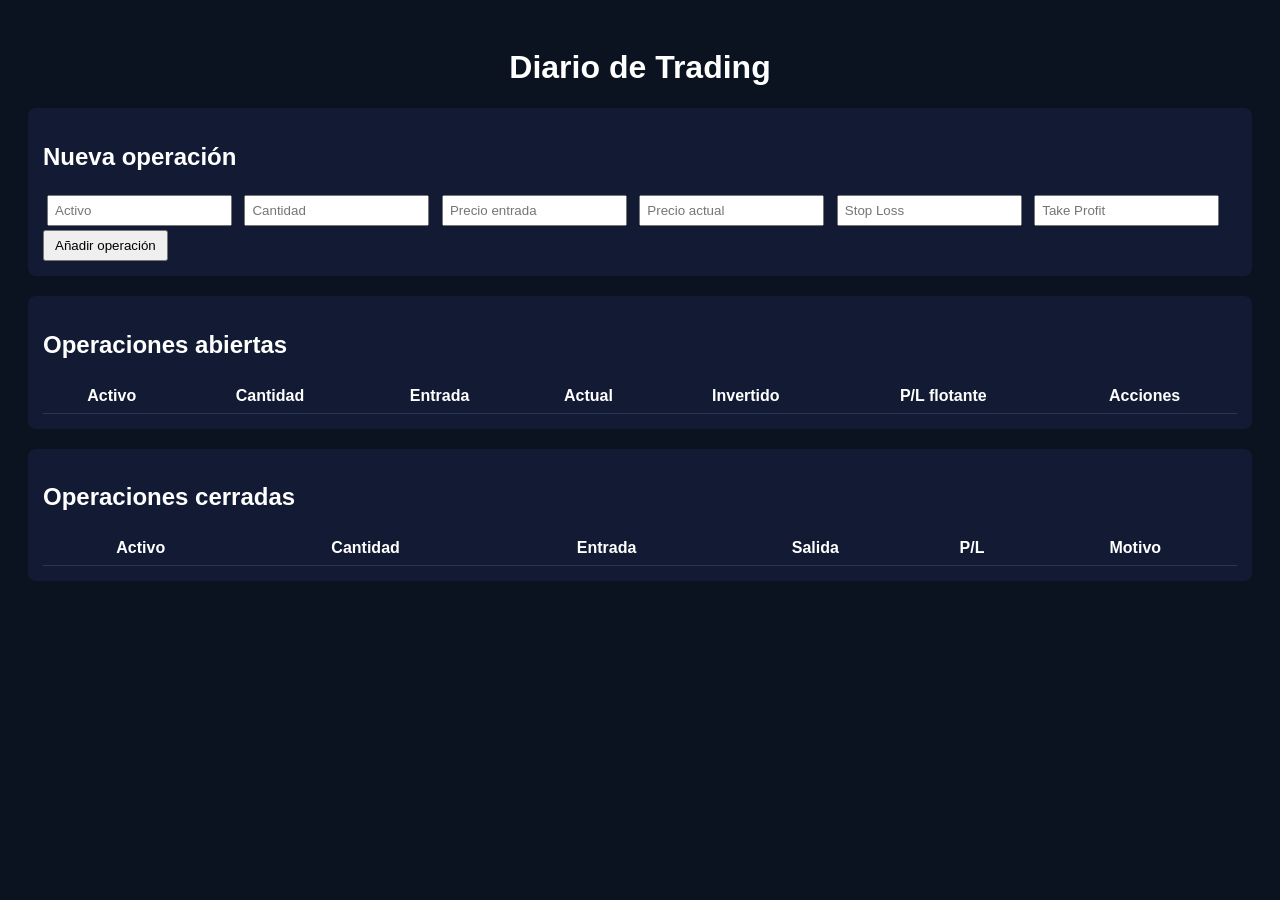
==== commit dd9f1974: "Add files via upload" ====
--- a/index.html
+++ b/index.html
@@ -1,472 +1,66 @@
 <!DOCTYPE html>
 <html lang="es">
 <head>
-  <meta charset="UTF-8" />
-  <meta name="viewport" content="width=device-width, initial-scale=1.0, viewport-fit=cover" />
-  <title>Diario de Trading Visual</title>
-  <meta name="theme-color" content="#06101f" />
-  <meta name="mobile-web-app-capable" content="yes" />
-  <meta name="apple-mobile-web-app-capable" content="yes" />
-  <meta name="apple-mobile-web-app-status-bar-style" content="black-translucent" />
-  <meta name="apple-mobile-web-app-title" content="Diario Trading" />
-  <link rel="manifest" href="./manifest.json" />
-  <link rel="icon" type="image/png" sizes="192x192" href="./icon-192.png" />
-  <style>
-    :root{
-      --bg:#06101f;--bg2:#08162b;--panel:#0d1b31;--panel-2:#0b1730;--line:#22314e;--text:#eef4ff;--muted:#9fb0cc;
-      --warn:#ffd166;--good:#7bffbf;--bad:#ff7b9c;--chip:#132643;--input:#f7fbff;--blue:#5ea8ff;--blue2:#3f85db;
-    }
-    *{box-sizing:border-box}
-    body{margin:0;font-family:system-ui,-apple-system,Segoe UI,Roboto,Ubuntu,Cantarell,Noto Sans,sans-serif;background:linear-gradient(180deg,var(--bg) 0%,var(--bg2) 100%);color:var(--text)}
-    .wrap{max-width:1280px;margin:0 auto;padding:20px}
-    h1{margin:0;font-size:32px}
-    .sub{color:var(--muted);margin-top:6px}
-    .topbar,.grid-2,.grid-3,.grid-4{display:grid;gap:16px}
-    .topbar{grid-template-columns:1fr auto;align-items:end;margin-bottom:18px}
-    .grid-4{grid-template-columns:repeat(4,1fr)} .grid-3{grid-template-columns:2fr 1fr 1fr} .grid-2{grid-template-columns:2fr 1fr}
-    .card{background:linear-gradient(180deg,var(--panel) 0%,var(--panel-2) 100%);border:1px solid var(--line);border-radius:24px;padding:18px;box-shadow:0 10px 30px rgba(0,0,0,.18)}
-    .metric .label{color:var(--muted);font-size:14px}.metric .value{font-size:30px;font-weight:700;margin-top:6px}
-    .tabs,.filters,.toggle-row,.action-row,.pill-row{display:flex;gap:10px;flex-wrap:wrap}
-    .btn,.tab,.toggle-btn,.pill{border:none;border-radius:16px;padding:12px 16px;background:#13233f;color:var(--text);cursor:pointer;font-weight:700}
-    .tab.active,.btn.primary,.toggle-btn.active,.pill.active{background:linear-gradient(180deg,var(--blue),var(--blue2))}
-    .btn.secondary{background:#113457}.btn.ghost{background:#13233f}
-    .section-title{font-size:14px;letter-spacing:.18em;text-transform:uppercase;color:#a9c8ff;margin:0 0 14px;font-weight:800}
-    .form-grid{display:grid;grid-template-columns:repeat(2,1fr);gap:14px}
-    .field{display:flex;flex-direction:column;gap:7px}.field.full{grid-column:1 / -1}
-    label{font-size:14px;font-weight:700}.hint{font-size:12px;color:var(--muted)}
-    input,select,textarea{width:100%;border:none;border-radius:14px;padding:14px;background:var(--input);color:#0d1b31;font-size:16px}
-    textarea{min-height:120px;resize:vertical}
-    .small-metrics{display:grid;grid-template-columns:repeat(2,1fr);gap:12px}
-    .mini{background:#081223;border:1px solid var(--line);border-radius:18px;padding:14px}
-    .mini .k{font-size:13px;color:var(--muted)}.mini .v{font-size:26px;font-weight:800;margin-top:4px}
-    .quick{font-size:14px}.quick .row{display:flex;justify-content:space-between;padding:8px 0;border-bottom:1px solid rgba(255,255,255,.06)}.quick .row:last-child{border-bottom:none}
-    .tabs-panel{margin-top:18px}.hidden,.soft-hidden{display:none}
-    .history{display:flex;flex-direction:column;gap:12px}
-    .trade{border:1px solid var(--line);border-radius:20px;padding:16px;background:#091425}
-    .trade-top{display:flex;justify-content:space-between;gap:10px;align-items:flex-start;flex-wrap:wrap}
-    .badges{display:flex;gap:8px;flex-wrap:wrap;margin-top:6px}
-    .badge{padding:6px 10px;border-radius:999px;background:var(--chip);color:#d6e5ff;font-size:12px;font-weight:700;border:1px solid #27466d}
-    .trade-notes{margin-top:12px;color:var(--muted);font-size:14px}
-    .good{color:var(--good)!important}.bad{color:var(--bad)!important}.muted{color:var(--muted)}
-    .chart-box{height:280px}.legend{font-size:12px;color:var(--muted);margin-top:8px}
-    .rowline{display:flex;gap:12px;flex-wrap:wrap;align-items:center}.spacer{flex:1}
-    .ticker-btn{background:none;border:none;color:#6fb3ff;text-decoration:underline;cursor:pointer;font-size:22px;font-weight:800;padding:0}
-    .pill.small,.btn.small{padding:8px 12px;border-radius:12px;font-size:13px}
-    .edit-banner{background:#173258;border:1px solid #305b96;border-radius:16px;padding:10px 14px;margin-bottom:14px}
-    @media (max-width:980px){.grid-4,.grid-3,.grid-2,.form-grid{grid-template-columns:1fr}.topbar{grid-template-columns:1fr}.wrap{padding:14px}h1{font-size:26px}}
-  </style>
+<meta charset="UTF-8">
+<title>Diario de Trading</title>
+<link rel="manifest" href="manifest.json">
+<meta name="theme-color" content="#0b1320">
+<link rel="stylesheet" href="styles.css">
 </head>
+
 <body>
-<div class="wrap">
-  <div class="topbar">
-    <div>
-      <h1>Diario de Trading Visual</h1>
-      <div class="sub">Capital automático por acciones × precio. Riesgo real según stop y cantidad.</div>
-    </div>
-    <div class="filters">
-      <button class="tab active" data-filter="todos">Todo</button>
-      <button class="tab" data-filter="semana">Semana</button>
-      <button class="tab" data-filter="mes">Mes</button>
-    </div>
-  </div>
 
-  <div class="grid-4">
-    <div class="card metric"><div class="label">Operaciones</div><div id="mOperaciones" class="value">0</div></div>
-    <div class="card metric"><div class="label">Resultado EUR</div><div id="mResultadoEUR" class="value">0 €</div></div>
-    <div class="card metric"><div class="label">Resultado USD</div><div id="mResultadoUSD" class="value">0 $</div></div>
-    <div class="card metric"><div class="label">Win rate</div><div id="mWinRate" class="value">0%</div></div>
-  </div>
+<h1>Diario de Trading</h1>
 
-  <div class="tabs tabs-panel">
-    <button class="tab active" data-view="nuevo">Nueva operación</button>
-    <button class="tab" data-view="panel">Panel visual</button>
-    <button class="tab" data-view="historial">Historial</button>
-  </div>
+<section class="panel">
+<h2>Nueva operación</h2>
 
-  <div id="view-nuevo" class="view">
-    <div class="grid-2" style="margin-top:16px;">
-      <div class="card">
-        <div id="editBanner" class="edit-banner hidden">
-          Estás editando una operación.
-          <button class="btn small ghost" type="button" onclick="cancelarEdicion()">Cancelar edición</button>
-        </div>
+<input id="activo" placeholder="Activo">
+<input id="cantidad" type="number" placeholder="Cantidad">
+<input id="precioEntrada" type="number" step="0.01" placeholder="Precio entrada">
+<input id="precioActual" type="number" step="0.01" placeholder="Precio actual">
+<input id="stop" type="number" step="0.01" placeholder="Stop Loss">
+<input id="tp" type="number" step="0.01" placeholder="Take Profit">
 
-        <div class="section-title">Operación</div>
-        <div class="field" style="margin-bottom:14px;">
-          <label>Estado de la operación</label>
-          <div class="toggle-row">
-            <button class="toggle-btn active" data-estado="abierta" type="button">Abierta</button>
-            <button class="toggle-btn" data-estado="parcial" type="button">Parcial</button>
-            <button class="toggle-btn" data-estado="cerrada" type="button">Cerrada</button>
-          </div>
-          <div class="hint">Abierta: solo compra. Parcial/Cerrada: con venta.</div>
-        </div>
+<button onclick="crearOperacion()">Añadir operación</button>
+</section>
 
-        <div class="form-grid">
-          <div class="field"><label>Fecha</label><input id="fecha" type="date"></div>
-          <div class="field"><label>Instrumento</label><input id="instrumento" placeholder="Ej: NVDA"></div>
-          <div class="field"><label>Dirección</label><select id="direccion"><option>Largo</option><option>Corto</option></select></div>
-          <div class="field"><label>Moneda</label><select id="moneda"><option value="EUR">EUR</option><option value="USD" selected>USD</option></select></div>
-          <div class="field"><label>Precio de compra / entrada (por acción)</label><input id="entrada" type="number" step="0.0001" placeholder="Precio al abrir"></div>
-          <div class="field"><label>Cantidad comprada</label><input id="cantidadCompra" type="number" step="0.0001" placeholder="Acciones o contratos"></div>
-          <div class="field"><label>Capital invertido (solo si no pones cantidad)</label><input id="capital" type="number" step="0.01" value=""></div>
-          <div class="field"><label>Stop loss (opcional)</label><input id="stop" type="number" step="0.0001" placeholder="Nivel de stop"></div>
-          <div class="field full"><label>Motivo de entrada</label><select id="motivoEntrada"><option>Ruptura</option><option>Pullback</option><option>Añadir posición</option><option>Promediar</option><option>Rebote en soporte</option><option>Giro de tendencia</option><option>Otra</option></select></div>
-        </div>
+<section class="panel">
+<h2>Operaciones abiertas</h2>
+<table id="tablaAbiertas">
+<thead>
+<tr>
+<th>Activo</th>
+<th>Cantidad</th>
+<th>Entrada</th>
+<th>Actual</th>
+<th>Invertido</th>
+<th>P/L flotante</th>
+<th>Acciones</th>
+</tr>
+</thead>
+<tbody></tbody>
+</table>
+</section>
 
-        <div class="section-title" style="margin-top:22px;color:#ffd79a;">Salida</div>
-        <div class="form-grid">
-          <div class="field"><label>Take profit (opcional)</label><input id="takeProfit" type="number" step="0.0001" placeholder="Objetivo previsto"></div>
-          <div id="bloque-venta-cantidad" class="field"><label>Cantidad vendida</label><input id="cantidadSalida" type="number" step="0.0001" placeholder="Acciones que vendiste"></div>
-          <div id="bloque-venta-precio" class="field full"><label>Precio de venta (por acción)</label><input id="salida" type="number" step="0.0001" placeholder="Precio real de venta"></div>
-        </div>
+<section class="panel">
+<h2>Operaciones cerradas</h2>
+<table id="tablaCerradas">
+<thead>
+<tr>
+<th>Activo</th>
+<th>Cantidad</th>
+<th>Entrada</th>
+<th>Salida</th>
+<th>P/L</th>
+<th>Motivo</th>
+</tr>
+</thead>
+<tbody></tbody>
+</table>
+</section>
 
-        <div class="section-title" style="margin-top:22px;color:#d8b3ff;">Motivos y notas</div>
-        <div class="form-grid">
-          <div class="field"><label>Motivo de salida</label><select id="motivoSalida"><option>Sin salida aún</option><option>Take profit</option><option>Stop loss</option><option>Salida manual</option><option>Reducción de riesgo</option><option>Cierre parcial</option><option>Cambio de escenario</option><option>Otra</option></select></div>
-          <div class="field"><label>Riesgo elegido</label><div class="pill-row"><button class="pill small" data-risk="1" type="button">1%</button><button class="pill small active" data-risk="2" type="button">2%</button><button class="pill small" data-risk="3" type="button">3%</button></div></div>
-          <div class="field full"><label>Notas</label><textarea id="notas" placeholder="Qué viste, por qué entraste, qué salió bien o mal..."></textarea></div>
-        </div>
+<script src="app.js"></script>
 
-        <div class="rowline" style="margin-top:16px;">
-          <button id="guardar" class="btn primary" type="button">Guardar operación</button>
-          <button id="limpiar" class="btn ghost" type="button">Limpiar formulario</button>
-          <div class="spacer"></div>
-          <button id="exportar" class="btn secondary" type="button">Exportar JSON</button>
-          <label class="btn ghost" for="importar" style="display:inline-block;">Importar JSON</label>
-          <input id="importar" type="file" accept=".json" style="display:none">
-        </div>
-      </div>
-
-      <div class="card">
-        <div class="section-title">Cálculo visual del riesgo</div>
-        <div class="small-metrics">
-          <div class="mini"><div class="k">Capital calculado</div><div id="vCapital" class="v">0 €</div></div>
-          <div class="mini"><div class="k">Riesgo permitido</div><div id="vRiesgo" class="v" style="color:var(--warn)">0 €</div></div>
-          <div class="mini"><div class="k">Riesgo real</div><div id="vRiesgoReal" class="v" style="color:var(--bad)">—</div></div>
-          <div class="mini"><div class="k">Resultado estimado</div><div id="vResultado" class="v" style="color:var(--good)">—</div></div>
-        </div>
-
-        <div class="card" style="margin-top:16px;padding:14px;border-radius:18px;background:#081223">
-          <div class="section-title" style="margin-bottom:8px">Vista rápida</div>
-          <div class="quick">
-            <div class="row"><span class="muted">Estado</span><strong id="qEstado">Abierta</strong></div>
-            <div class="row"><span class="muted">Instrumento</span><strong id="qInstrumento">—</strong></div>
-            <div class="row"><span class="muted">Dirección</span><strong id="qDireccion">Largo</strong></div>
-            <div class="row"><span class="muted">Moneda</span><strong id="qMoneda">USD</strong></div>
-            <div class="row"><span class="muted">Compra</span><strong id="qEntrada">—</strong></div>
-            <div class="row"><span class="muted">Stop</span><strong id="qStop">—</strong></div>
-            <div class="row"><span class="muted">Take profit</span><strong id="qTP">—</strong></div>
-            <div class="row"><span class="muted">Cantidad comprada</span><strong id="qCantidadCompra">—</strong></div>
-            <div class="row"><span class="muted">Cantidad vendida</span><strong id="qCantidadSalida">—</strong></div>
-            <div class="row"><span class="muted">Venta</span><strong id="qSalida">—</strong></div>
-            <div class="row"><span class="muted">Motivo</span><strong id="qMotivo">Ruptura</strong></div>
-          </div>
-        </div>
-
-        <div class="legend">Si pones cantidad, el capital se calcula solo. Si no pones cantidad, usa el capital manual para estimarla.</div>
-      </div>
-    </div>
-  </div>
-
-  <div id="view-panel" class="view hidden">
-    <div class="grid-3" style="margin-top:16px;">
-      <div class="card"><div class="section-title">Curva de capital</div><div id="equityChart" class="chart-box"></div></div>
-      <div class="card">
-        <div class="section-title">Balance rápido</div>
-        <div class="mini"><div class="k">Ganadoras</div><div id="bGanadoras" class="v good">0</div></div>
-        <div class="mini" style="margin-top:12px"><div class="k">Perdedoras</div><div id="bPerdedoras" class="v bad">0</div></div>
-        <div class="mini" style="margin-top:12px"><div class="k">EUR</div><div id="bResultadoEUR" class="v">0 €</div></div>
-        <div class="mini" style="margin-top:12px"><div class="k">USD</div><div id="bResultadoUSD" class="v">0 $</div></div>
-      </div>
-      <div class="card"><div class="section-title">Motivos más usados</div><div id="motivosChart"></div></div>
-    </div>
-  </div>
-
-  <div id="view-historial" class="view hidden">
-    <div class="card" style="margin-top:16px;">
-      <div class="section-title">Historial de operaciones</div>
-      <div id="history" class="history"></div>
-    </div>
-  </div>
-</div>
-
-<script>
-if ('serviceWorker' in navigator) window.addEventListener('load',()=>navigator.serviceWorker.register('./service-worker.js'));
-
-function hoyISO(offsetDays=0){ const d=new Date(); d.setDate(d.getDate()+offsetDays); return d.toISOString().slice(0,10); }
-const KEY='diario_trading_visual_completo_v6';
-let filtro='todos', vista='nuevo', riesgoPct=2, estadoOperacion='abierta', editingId=null;
-let trades=load();
-
-function load(){ const raw=localStorage.getItem(KEY); if(!raw) return []; try{return JSON.parse(raw)}catch{return []} }
-function save(){ localStorage.setItem(KEY, JSON.stringify(trades)); render(); }
-function money(n,m){ return new Intl.NumberFormat('es-ES',{style:'currency',currency:m==='EUR'?'EUR':'USD'}).format(Number(n||0)); }
-function num(v){ return Number(v||0); }
-function esc(s){ return String(s).replace(/[&<>"']/g,m=>({'&':'&amp;','<':'&lt;','>':'&gt;','"':'&quot;',"'":'&#39;'}[m])); }
-function fmtNum(n){ return n ? new Intl.NumberFormat('es-ES',{maximumFractionDigits:4}).format(Number(n)) : '—'; }
-
-function cantidadComprada(t){
-  if(num(t.cantidadCompra)>0) return num(t.cantidadCompra);
-  return (num(t.entrada)>0 && num(t.capital)>0) ? (num(t.capital)/num(t.entrada)) : 0;
-}
-function capitalCalculado(t){
-  const qty = cantidadComprada(t);
-  if(qty>0 && num(t.entrada)>0) return qty * num(t.entrada);
-  return num(t.capital) || 0;
-}
-function cantidadVendida(t){
-  const base=cantidadComprada(t);
-  return num(t.cantidadSalida)>0 ? num(t.cantidadSalida) : ((t.estado||'abierta')==='cerrada' ? base : 0);
-}
-function resultadoTrade(t){
-  if((t.estado||'abierta')==='abierta') return 0;
-  const qty=cantidadVendida(t);
-  if(!qty || !num(t.entrada) || !num(t.salida)) return 0;
-  const bruto=t.direccion==='Largo' ? (num(t.salida)-num(t.entrada))*qty : (num(t.entrada)-num(t.salida))*qty;
-  return Number(bruto.toFixed(2));
-}
-function riesgoRealTrade(t){
-  const qty=cantidadComprada(t);
-  if(!qty || !num(t.entrada) || !num(t.stop)) return 0;
-  const diff = Math.abs(num(t.entrada)-num(t.stop));
-  return Number((diff*qty).toFixed(2));
-}
-function resultadoObjetivoTrade(t){
-  const qty=cantidadComprada(t);
-  if(!qty || !num(t.entrada) || !num(t.takeProfit)) return 0;
-  const bruto=t.direccion==='Largo' ? (num(t.takeProfit)-num(t.entrada))*qty : (num(t.entrada)-num(t.takeProfit))*qty;
-  return Number(bruto.toFixed(2));
-}
-function sameWeek(iso){ const d=new Date(iso+'T00:00:00'); const now=new Date(); const day=(now.getDay()+6)%7; const start=new Date(now); start.setDate(now.getDate()-day); start.setHours(0,0,0,0); return d>=start && d<=now; }
-function filtered(){ if(filtro==='semana') return trades.filter(t=>sameWeek(t.fecha)); if(filtro==='mes'){ const ym=(new Date()).toISOString().slice(0,7); return trades.filter(t=>(t.fecha||'').startsWith(ym)); } return [...trades]; }
-
-function summary(list){
-  const cerradas=list.filter(t=>(t.estado||'abierta')!=='abierta');
-  const results=cerradas.map(t=>({moneda:t.moneda||'USD', valor:resultadoTrade(t)}));
-  return {
-    eur: results.filter(x=>x.moneda==='EUR').reduce((a,b)=>a+b.valor,0),
-    usd: results.filter(x=>x.moneda!=='EUR').reduce((a,b)=>a+b.valor,0),
-    ganadoras: results.filter(x=>x.valor>0).length,
-    perdedoras: results.filter(x=>x.valor<0).length,
-    winRate: cerradas.length ? Math.round((results.filter(x=>x.valor>0).length/cerradas.length)*100) : 0,
-    operaciones: list.length
-  };
-}
-function setText(id,v){ document.getElementById(id).textContent=v; }
-
-function applyEstadoUI(){
-  document.querySelectorAll('.toggle-btn').forEach(btn=>btn.classList.toggle('active', btn.dataset.estado===estadoOperacion));
-  const showSale=estadoOperacion!=='abierta';
-  document.getElementById('bloque-venta-cantidad').classList.toggle('soft-hidden', !showSale);
-  document.getElementById('bloque-venta-precio').classList.toggle('soft-hidden', !showSale);
-  const motivo=document.getElementById('motivoSalida');
-  if(estadoOperacion==='abierta') motivo.value='Sin salida aún';
-  else if(estadoOperacion==='parcial' && motivo.value==='Sin salida aún') motivo.value='Cierre parcial';
-  else if(estadoOperacion==='cerrada' && motivo.value==='Sin salida aún') motivo.value='Take profit';
-  updatePreview();
-}
-
-function bindForm(){
-  document.getElementById('fecha').value=hoyISO();
-  ['instrumento','direccion','moneda','capital','cantidadCompra','entrada','stop','takeProfit','cantidadSalida','salida','motivoEntrada','motivoSalida','notas'].forEach(id=>{
-    document.getElementById(id).addEventListener('input', updatePreview);
-    document.getElementById(id).addEventListener('change', updatePreview);
-  });
-  document.querySelectorAll('.pill').forEach(btn=>btn.addEventListener('click',()=>{
-    document.querySelectorAll('.pill').forEach(b=>b.classList.remove('active'));
-    btn.classList.add('active'); riesgoPct=Number(btn.dataset.risk); updatePreview();
-  }));
-  document.querySelectorAll('.toggle-btn').forEach(btn=>btn.addEventListener('click',()=>{ estadoOperacion=btn.dataset.estado; applyEstadoUI(); }));
-  applyEstadoUI(); updatePreview();
-}
-
-function formData(){
-  return {
-    id: editingId || Date.now(),
-    estado: estadoOperacion,
-    fecha: document.getElementById('fecha').value || hoyISO(),
-    instrumento: document.getElementById('instrumento').value.trim().toUpperCase(),
-    direccion: document.getElementById('direccion').value,
-    moneda: document.getElementById('moneda').value,
-    entrada: num(document.getElementById('entrada').value),
-    salida: num(document.getElementById('salida').value),
-    cantidadCompra: num(document.getElementById('cantidadCompra').value),
-    cantidadSalida: num(document.getElementById('cantidadSalida').value),
-    capital: num(document.getElementById('capital').value),
-    stop: num(document.getElementById('stop').value),
-    takeProfit: num(document.getElementById('takeProfit').value),
-    motivoEntrada: document.getElementById('motivoEntrada').value,
-    motivoSalida: document.getElementById('motivoSalida').value,
-    notas: document.getElementById('notas').value.trim()
-  };
-}
-
-function updatePreview(){
-  const f=formData();
-  const capital=capitalCalculado(f);
-  const riesgoPermitido=capital*(riesgoPct/100);
-  const riesgoReal=riesgoRealTrade(f);
-  const resultadoObjetivo=resultadoObjetivoTrade(f);
-
-  setText('vCapital', money(capital, f.moneda));
-  setText('vRiesgo', money(riesgoPermitido, f.moneda));
-  setText('vRiesgoReal', riesgoReal ? money(riesgoReal, f.moneda) : '—');
-  setText('vResultado', resultadoObjetivo ? money(resultadoObjetivo, f.moneda) : '—');
-
-  setText('qEstado', f.estado.charAt(0).toUpperCase()+f.estado.slice(1));
-  setText('qInstrumento', f.instrumento || '—');
-  setText('qDireccion', f.direccion || '—');
-  setText('qMoneda', f.moneda || '—');
-  setText('qEntrada', f.entrada || '—');
-  setText('qStop', f.stop || '—');
-  setText('qTP', f.takeProfit || '—');
-  setText('qCantidadCompra', cantidadComprada(f) ? fmtNum(cantidadComprada(f)) : '—');
-  setText('qCantidadSalida', f.estado==='abierta' ? '—' : (f.cantidadSalida || '—'));
-  setText('qSalida', f.estado==='abierta' ? '—' : (f.salida || '—'));
-  setText('qMotivo', f.motivoEntrada || '—');
-}
-
-function limpiarFormularioBase(){
-  document.getElementById('fecha').value=hoyISO();
-  document.getElementById('instrumento').value='';
-  document.getElementById('direccion').value='Largo';
-  document.getElementById('moneda').value='USD';
-  document.getElementById('entrada').value='';
-  document.getElementById('salida').value='';
-  document.getElementById('cantidadCompra').value='';
-  document.getElementById('cantidadSalida').value='';
-  document.getElementById('capital').value='';
-  document.getElementById('stop').value='';
-  document.getElementById('takeProfit').value='';
-  document.getElementById('motivoEntrada').value='Ruptura';
-  document.getElementById('motivoSalida').value='Sin salida aún';
-  document.getElementById('notas').value='';
-}
-function cancelarEdicion(){
-  editingId=null;
-  document.getElementById('editBanner').classList.add('hidden');
-  document.getElementById('guardar').textContent='Guardar operación';
-  estadoOperacion='abierta';
-  limpiarFormularioBase();
-  applyEstadoUI();
-  updatePreview();
-}
-function limpiar(){ cancelarEdicion(); }
-
-function guardar(){
-  const f=formData();
-  if(!f.instrumento || !f.entrada){ alert('Rellena al menos: instrumento y precio de compra.'); return; }
-  if(f.estado!=='abierta' && !f.salida){ alert('Si la operación está parcial o cerrada, debes indicar el precio de venta.'); return; }
-  if(!f.cantidadCompra && !f.capital){ alert('Pon cantidad comprada o capital invertido.'); return; }
-  const idx=trades.findIndex(t=>t.id===f.id);
-  if(idx>=0) trades[idx]=f; else trades.unshift(f);
-  save(); cancelarEdicion(); alert('Operación guardada.');
-}
-function borrar(id){ if(!confirm('¿Borrar operación?')) return; trades=trades.filter(t=>t.id!==id); save(); }
-function editar(id){
-  const t=trades.find(x=>x.id===id); if(!t) return;
-  editingId=id; document.getElementById('editBanner').classList.remove('hidden'); document.getElementById('guardar').textContent='Guardar cambios';
-  estadoOperacion=t.estado||'abierta';
-  document.getElementById('fecha').value=t.fecha||hoyISO();
-  document.getElementById('instrumento').value=t.instrumento||'';
-  document.getElementById('direccion').value=t.direccion||'Largo';
-  document.getElementById('moneda').value=t.moneda||'USD';
-  document.getElementById('entrada').value=t.entrada||'';
-  document.getElementById('salida').value=t.salida||'';
-  document.getElementById('cantidadCompra').value=t.cantidadCompra||'';
-  document.getElementById('cantidadSalida').value=t.cantidadSalida||'';
-  document.getElementById('capital').value=t.capital||'';
-  document.getElementById('stop').value=t.stop||'';
-  document.getElementById('takeProfit').value=t.takeProfit||'';
-  document.getElementById('motivoEntrada').value=t.motivoEntrada||'Ruptura';
-  document.getElementById('motivoSalida').value=t.motivoSalida||'Sin salida aún';
-  document.getElementById('notas').value=t.notas||'';
-  applyEstadoUI(); updatePreview();
-  vista='nuevo';
-  document.querySelectorAll('[data-view]').forEach(b=>b.classList.toggle('active', b.dataset.view===vista));
-  document.querySelectorAll('.view').forEach(v=>v.classList.add('hidden'));
-  document.getElementById('view-nuevo').classList.remove('hidden');
-  window.scrollTo({top:0,behavior:'smooth'});
-}
-function cerrarOperacion(id){ const t=trades.find(x=>x.id===id); if(!t) return; editar(id); estadoOperacion='cerrada'; document.getElementById('motivoSalida').value='Take profit'; applyEstadoUI(); }
-function copiarTicker(sym){ if(!sym) return; navigator.clipboard?.writeText(sym).then(()=>alert('Ticker copiado: '+sym)).catch(()=>alert('Ticker: '+sym)); }
-function exportar(){ const blob=new Blob([JSON.stringify(trades,null,2)],{type:'application/json'}); const a=document.createElement('a'); a.href=URL.createObjectURL(blob); a.download='diario-trading.json'; a.click(); URL.revokeObjectURL(a.href); }
-function importar(file){ const reader=new FileReader(); reader.onload=()=>{ try{ const parsed=JSON.parse(reader.result); if(!Array.isArray(parsed)) throw new Error(); trades=parsed; save(); alert('Datos importados correctamente.'); } catch{ alert('El archivo no es válido.'); } }; reader.readAsText(file); }
-
-function renderMetrics(list){
-  const s=summary(list);
-  setText('mOperaciones',s.operaciones); setText('mResultadoEUR',money(s.eur,'EUR')); setText('mResultadoUSD',money(s.usd,'USD')); setText('mWinRate',s.winRate+'%');
-  setText('bGanadoras',s.ganadoras); setText('bPerdedoras',s.perdedoras); setText('bResultadoEUR',money(s.eur,'EUR')); setText('bResultadoUSD',money(s.usd,'USD'));
-}
-function renderHistory(list){
-  const box=document.getElementById('history');
-  if(!list.length){ box.innerHTML='<div class="muted">No hay operaciones en este filtro.</div>'; return; }
-  box.innerHTML=list.map(t=>{
-    const r=resultadoTrade(t), qtyBuy=cantidadComprada(t), qtySell=cantidadVendida(t), mon=t.moneda||'USD', estado=t.estado||'abierta';
-    return `<div class="trade">
-      <div class="trade-top">
-        <div>
-          <button class="ticker-btn" type="button" onclick="copiarTicker('${esc(t.instrumento||'')}')">${esc(t.instrumento||'—')}</button>
-          <div class="badges">
-            <span class="badge">${esc(t.direccion)}</span>
-            <span class="badge">${esc(t.fecha||'—')}</span>
-            <span class="badge">${esc(mon)}</span>
-            <span class="badge">Estado: ${esc(estado)}</span>
-            <span class="badge">Compra: ${fmtNum(t.entrada)}</span>
-            <span class="badge">Cantidad comprada: ${fmtNum(qtyBuy)}</span>
-            ${estado!=='abierta' ? `<span class="badge">Venta: ${fmtNum(t.salida)}</span><span class="badge">Cantidad vendida: ${fmtNum(qtySell)}</span>` : ''}
-          </div>
-        </div>
-        <div class="${r>=0?'good':'bad'}" style="font-size:28px;font-weight:900">${estado==='abierta' ? 'Abierta' : (r>=0?'+':'')+money(r,mon)}</div>
-      </div>
-      <div class="badges" style="margin-top:12px">
-        <span class="badge">Motivo entrada: ${esc(t.motivoEntrada||'—')}</span>
-        <span class="badge">Motivo salida: ${esc(t.motivoSalida||'—')}</span>
-        <span class="badge">Capital: ${money(capitalCalculado(t),mon)}</span>
-        <span class="badge">Stop: ${fmtNum(t.stop)}</span>
-        <span class="badge">TP: ${fmtNum(t.takeProfit)}</span>
-        <span class="badge">Riesgo real: ${riesgoRealTrade(t) ? money(riesgoRealTrade(t),mon) : '—'}</span>
-      </div>
-      <div class="trade-notes">${esc(t.notas||'Sin notas')}</div>
-      <div class="action-row" style="margin-top:12px">
-        ${estado==='abierta' ? `<button class="btn small primary" type="button" onclick="cerrarOperacion(${t.id})">Cerrar</button>` : ''}
-        <button class="btn small ghost" type="button" onclick="editar(${t.id})">Editar</button>
-        <button class="btn small secondary" type="button" onclick="borrar(${t.id})">Borrar</button>
-      </div>
-    </div>`;
-  }).join('');
-}
-function renderEquity(list){
-  const box=document.getElementById('equityChart');
-  const cerradas=list.filter(t=>(t.estado||'abierta')!=='abierta');
-  if(!cerradas.length){ box.innerHTML='<div class="muted">No hay operaciones cerradas para la curva de capital.</div>'; return; }
-  let acc=0;
-  const data=cerradas.slice().reverse().map(t=>{ acc+=resultadoTrade(t); return {x:t.fecha.slice(5), y:acc}; });
-  const w=box.clientWidth||700, h=260, pad=28;
-  const ys=data.map(d=>d.y); let min=Math.min(...ys), max=Math.max(...ys); if(min===max){min-=1; max+=1;}
-  const x=i=>pad + i*((w-pad*2)/Math.max(1,data.length-1)); const y=v=>h-pad - ((v-min)*((h-pad*2)/(max-min)));
-  const pts=data.map((d,i)=>`${x(i)},${y(d.y)}`).join(' ');
-  box.innerHTML=`<svg width="100%" height="${h}" viewBox="0 0 ${w} ${h}"><line x1="${pad}" y1="${pad}" x2="${pad}" y2="${h-pad}" stroke="#334766"/><line x1="${pad}" y1="${h-pad}" x2="${w-pad}" y2="${h-pad}" stroke="#334766"/><polyline fill="none" stroke="#7bffbf" stroke-width="4" points="${pts}" />${data.map((d,i)=>`<circle cx="${x(i)}" cy="${y(d.y)}" r="3.5" fill="#5ea8ff"/>`).join('')}</svg><div class="legend">La curva usa solo operaciones parciales o cerradas. Las abiertas no entran todavía.</div>`;
-}
-function renderMotivos(list){
-  const box=document.getElementById('motivosChart');
-  if(!list.length){ box.innerHTML='<div class="muted">No hay datos de motivos.</div>'; return; }
-  const map={}; list.forEach(t=>map[t.motivoEntrada]=(map[t.motivoEntrada]||0)+1);
-  const items=Object.entries(map).sort((a,b)=>b[1]-a[1]); const max=Math.max(...items.map(x=>x[1]));
-  box.innerHTML=items.map(([k,v])=>`<div style="margin-bottom:12px"><div class="rowline"><strong>${esc(k)}</strong><span class="spacer"></span><span class="muted">${v}</span></div><div style="height:12px;background:#0a1528;border-radius:999px;overflow:hidden;border:1px solid #22314e;margin-top:6px"><div style="width:${(v/max)*100}%;height:100%;background:linear-gradient(90deg,#5ea8ff,#7bffbf)"></div></div></div>`).join('');
-}
-function render(){ const list=filtered(); renderMetrics(list); renderHistory(list); renderEquity(list); renderMotivos(list); }
-function bindTabs(){
-  document.querySelectorAll('[data-view]').forEach(btn=>btn.addEventListener('click',()=>{ vista=btn.dataset.view; document.querySelectorAll('[data-view]').forEach(b=>b.classList.toggle('active',b.dataset.view===vista)); document.querySelectorAll('.view').forEach(v=>v.classList.add('hidden')); document.getElementById('view-'+vista).classList.remove('hidden'); if(vista==='panel') render(); }));
-  document.querySelectorAll('[data-filter]').forEach(btn=>btn.addEventListener('click',()=>{ filtro=btn.dataset.filter; document.querySelectorAll('[data-filter]').forEach(b=>b.classList.toggle('active',b.dataset.filter===filtro)); render(); }));
-}
-bindTabs(); bindForm(); render();
-document.getElementById('guardar').addEventListener('click', guardar);
-document.getElementById('limpiar').addEventListener('click', limpiar);
-document.getElementById('exportar').addEventListener('click', exportar);
-document.getElementById('importar').addEventListener('change', e=>{ if(e.target.files&&e.target.files[0]) importar(e.target.files[0]); e.target.value=''; });
-window.addEventListener('resize', ()=>{ if(vista==='panel') renderEquity(filtered()); });
-</script>
 </body>
 </html>
--- a/styles.css
+++ b/styles.css
@@ -0,0 +1,38 @@
+body{
+font-family:Arial;
+background:#0b1320;
+color:white;
+padding:20px;
+}
+
+h1{
+text-align:center;
+}
+
+.panel{
+background:#121b33;
+padding:15px;
+margin-bottom:20px;
+border-radius:8px;
+}
+
+input{
+margin:4px;
+padding:6px;
+}
+
+button{
+padding:6px 10px;
+cursor:pointer;
+}
+
+table{
+width:100%;
+border-collapse:collapse;
+}
+
+th,td{
+padding:8px;
+border-bottom:1px solid #2b3555;
+text-align:center;
+}
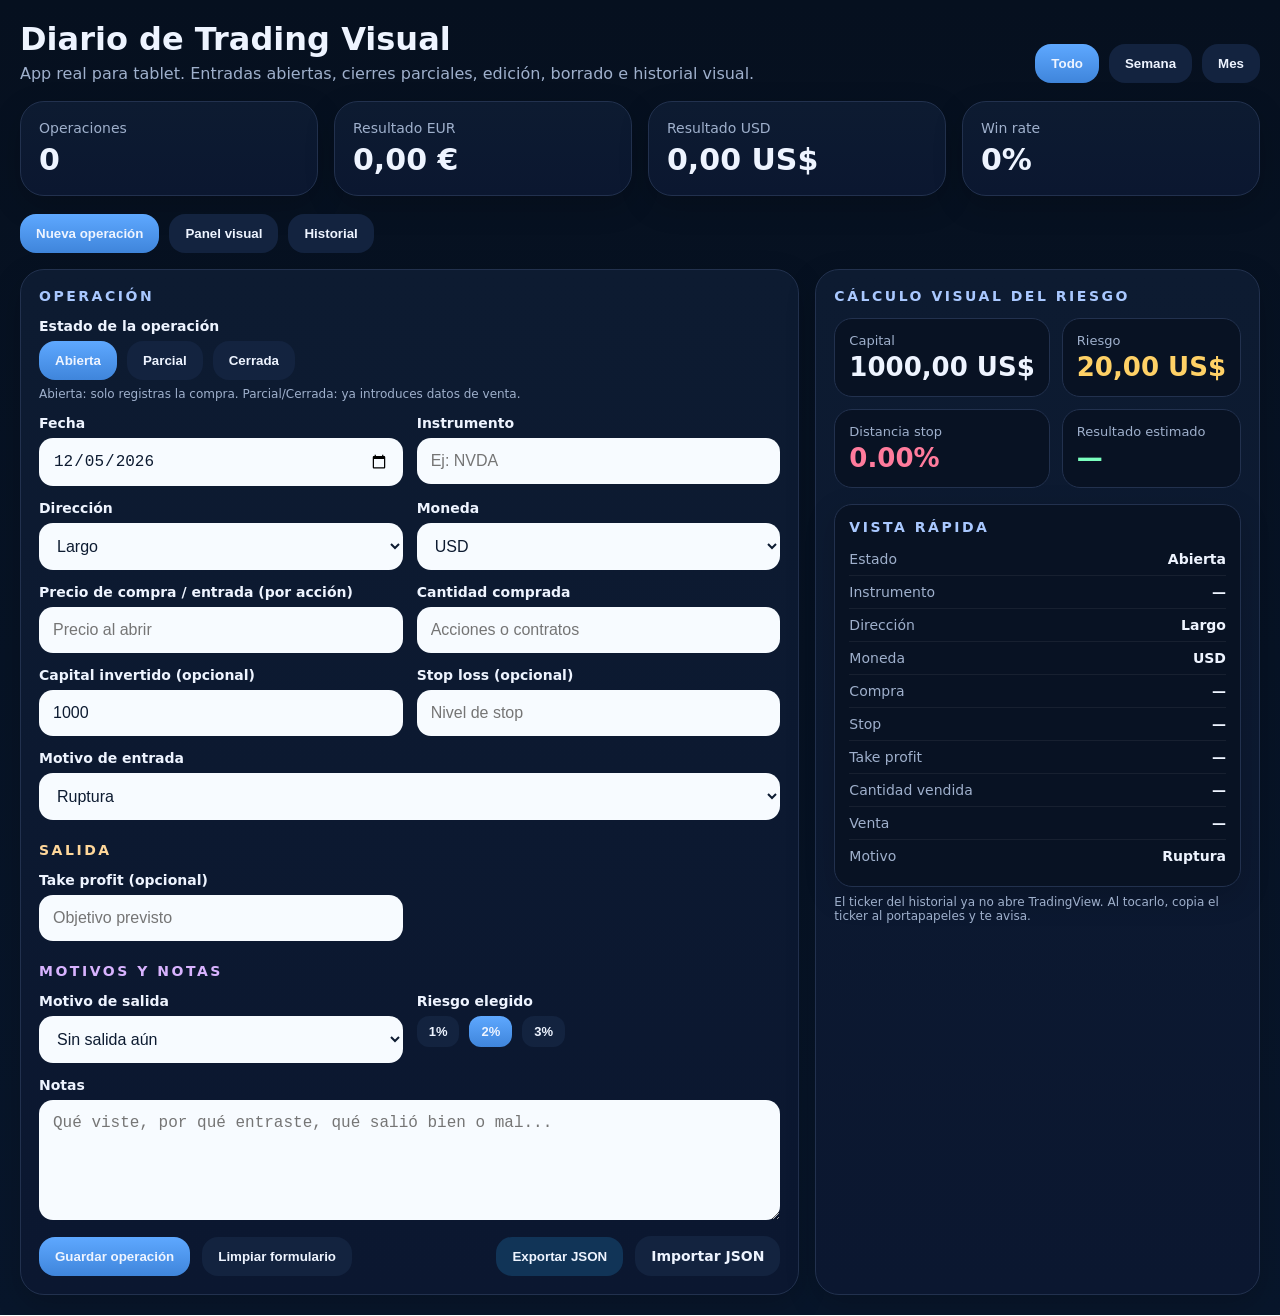
==== commit dd27baf6: "Add files via upload" ====
--- a/index.html
+++ b/index.html
@@ -1,66 +1,638 @@
 <!DOCTYPE html>
 <html lang="es">
 <head>
-<meta charset="UTF-8">
-<title>Diario de Trading</title>
-<link rel="manifest" href="manifest.json">
-<meta name="theme-color" content="#0b1320">
-<link rel="stylesheet" href="styles.css">
+  <meta charset="UTF-8" />
+  <meta name="viewport" content="width=device-width, initial-scale=1.0, viewport-fit=cover" />
+  <title>Diario de Trading Visual</title>
+  <meta name="theme-color" content="#06101f" />
+  <meta name="mobile-web-app-capable" content="yes" />
+  <meta name="apple-mobile-web-app-capable" content="yes" />
+  <meta name="apple-mobile-web-app-status-bar-style" content="black-translucent" />
+  <meta name="apple-mobile-web-app-title" content="Diario Trading" />
+  <link rel="manifest" href="./manifest.json" />
+  <link rel="icon" type="image/png" sizes="192x192" href="./icon-192.png" />
+  <style>
+    :root{
+      --bg:#06101f;--bg2:#08162b;--panel:#0d1b31;--panel-2:#0b1730;--line:#22314e;--text:#eef4ff;--muted:#9fb0cc;
+      --warn:#ffd166;--good:#7bffbf;--bad:#ff7b9c;--chip:#132643;--input:#f7fbff;--blue:#5ea8ff;--blue2:#3f85db;
+    }
+    *{box-sizing:border-box}
+    body{margin:0;font-family:system-ui,-apple-system,Segoe UI,Roboto,Ubuntu,Cantarell,Noto Sans,sans-serif;background:linear-gradient(180deg,var(--bg) 0%,var(--bg2) 100%);color:var(--text)}
+    .wrap{max-width:1280px;margin:0 auto;padding:20px}
+    h1{margin:0;font-size:32px}
+    .sub{color:var(--muted);margin-top:6px}
+    .topbar,.grid-2,.grid-3,.grid-4{display:grid;gap:16px}
+    .topbar{grid-template-columns:1fr auto;align-items:end;margin-bottom:18px}
+    .grid-4{grid-template-columns:repeat(4,1fr)} .grid-3{grid-template-columns:2fr 1fr 1fr} .grid-2{grid-template-columns:2fr 1fr}
+    .card{background:linear-gradient(180deg,var(--panel) 0%,var(--panel-2) 100%);border:1px solid var(--line);border-radius:24px;padding:18px;box-shadow:0 10px 30px rgba(0,0,0,.18)}
+    .metric .label{color:var(--muted);font-size:14px}
+    .metric .value{font-size:30px;font-weight:700;margin-top:6px}
+    .tabs,.filters,.toggle-row,.action-row,.pill-row{display:flex;gap:10px;flex-wrap:wrap}
+    .btn,.tab,.toggle-btn,.pill{
+      border:none;border-radius:16px;padding:12px 16px;background:#13233f;color:var(--text);cursor:pointer;font-weight:700
+    }
+    .tab.active,.btn.primary,.toggle-btn.active,.pill.active{background:linear-gradient(180deg,var(--blue),var(--blue2))}
+    .btn.secondary{background:#113457}.btn.ghost{background:#13233f}
+    .section-title{font-size:14px;letter-spacing:.18em;text-transform:uppercase;color:#a9c8ff;margin:0 0 14px;font-weight:800}
+    .form-grid{display:grid;grid-template-columns:repeat(2,1fr);gap:14px}
+    .field{display:flex;flex-direction:column;gap:7px}
+    .field.full{grid-column:1 / -1}
+    label{font-size:14px;font-weight:700}
+    .hint{font-size:12px;color:var(--muted)}
+    input,select,textarea{
+      width:100%;border:none;border-radius:14px;padding:14px;background:var(--input);color:#0d1b31;font-size:16px
+    }
+    textarea{min-height:120px;resize:vertical}
+    .small-metrics{display:grid;grid-template-columns:repeat(2,1fr);gap:12px}
+    .mini{background:#081223;border:1px solid var(--line);border-radius:18px;padding:14px}
+    .mini .k{font-size:13px;color:var(--muted)}
+    .mini .v{font-size:26px;font-weight:800;margin-top:4px}
+    .quick{font-size:14px}
+    .quick .row{display:flex;justify-content:space-between;padding:8px 0;border-bottom:1px solid rgba(255,255,255,.06)}
+    .quick .row:last-child{border-bottom:none}
+    .tabs-panel{margin-top:18px}
+    .hidden,.soft-hidden{display:none}
+    .history{display:flex;flex-direction:column;gap:12px}
+    .trade{border:1px solid var(--line);border-radius:20px;padding:16px;background:#091425}
+    .trade-top{display:flex;justify-content:space-between;gap:10px;align-items:flex-start;flex-wrap:wrap}
+    .badges{display:flex;gap:8px;flex-wrap:wrap;margin-top:6px}
+    .badge{padding:6px 10px;border-radius:999px;background:var(--chip);color:#d6e5ff;font-size:12px;font-weight:700;border:1px solid #27466d}
+    .trade-notes{margin-top:12px;color:var(--muted);font-size:14px}
+    .good{color:var(--good)!important}.bad{color:var(--bad)!important}.muted{color:var(--muted)}
+    .chart-box{height:280px}
+    .legend{font-size:12px;color:var(--muted);margin-top:8px}
+    .rowline{display:flex;gap:12px;flex-wrap:wrap;align-items:center}
+    .spacer{flex:1}
+    .ticker-btn{
+      background:none;border:none;color:#6fb3ff;text-decoration:underline;cursor:pointer;font-size:22px;font-weight:800;padding:0
+    }
+    .pill.small,.btn.small{padding:8px 12px;border-radius:12px;font-size:13px}
+    .edit-banner{background:#173258;border:1px solid #305b96;border-radius:16px;padding:10px 14px;margin-bottom:14px}
+    @media (max-width:980px){
+      .grid-4,.grid-3,.grid-2,.form-grid{grid-template-columns:1fr}
+      .topbar{grid-template-columns:1fr}
+      .wrap{padding:14px}
+      h1{font-size:26px}
+    }
+  </style>
 </head>
-
 <body>
-
-<h1>Diario de Trading</h1>
-
-<section class="panel">
-<h2>Nueva operación</h2>
-
-<input id="activo" placeholder="Activo">
-<input id="cantidad" type="number" placeholder="Cantidad">
-<input id="precioEntrada" type="number" step="0.01" placeholder="Precio entrada">
-<input id="precioActual" type="number" step="0.01" placeholder="Precio actual">
-<input id="stop" type="number" step="0.01" placeholder="Stop Loss">
-<input id="tp" type="number" step="0.01" placeholder="Take Profit">
-
-<button onclick="crearOperacion()">Añadir operación</button>
-</section>
-
-<section class="panel">
-<h2>Operaciones abiertas</h2>
-<table id="tablaAbiertas">
-<thead>
-<tr>
-<th>Activo</th>
-<th>Cantidad</th>
-<th>Entrada</th>
-<th>Actual</th>
-<th>Invertido</th>
-<th>P/L flotante</th>
-<th>Acciones</th>
-</tr>
-</thead>
-<tbody></tbody>
-</table>
-</section>
-
-<section class="panel">
-<h2>Operaciones cerradas</h2>
-<table id="tablaCerradas">
-<thead>
-<tr>
-<th>Activo</th>
-<th>Cantidad</th>
-<th>Entrada</th>
-<th>Salida</th>
-<th>P/L</th>
-<th>Motivo</th>
-</tr>
-</thead>
-<tbody></tbody>
-</table>
-</section>
-
-<script src="app.js"></script>
-
+<div class="wrap">
+  <div class="topbar">
+    <div>
+      <h1>Diario de Trading Visual</h1>
+      <div class="sub">App real para tablet. Entradas abiertas, cierres parciales, edición, borrado e historial visual.</div>
+    </div>
+    <div class="filters">
+      <button class="tab active" data-filter="todos">Todo</button>
+      <button class="tab" data-filter="semana">Semana</button>
+      <button class="tab" data-filter="mes">Mes</button>
+    </div>
+  </div>
+
+  <div class="grid-4">
+    <div class="card metric"><div class="label">Operaciones</div><div id="mOperaciones" class="value">0</div></div>
+    <div class="card metric"><div class="label">Resultado EUR</div><div id="mResultadoEUR" class="value">0 €</div></div>
+    <div class="card metric"><div class="label">Resultado USD</div><div id="mResultadoUSD" class="value">0 $</div></div>
+    <div class="card metric"><div class="label">Win rate</div><div id="mWinRate" class="value">0%</div></div>
+  </div>
+
+  <div class="tabs tabs-panel">
+    <button class="tab active" data-view="nuevo">Nueva operación</button>
+    <button class="tab" data-view="panel">Panel visual</button>
+    <button class="tab" data-view="historial">Historial</button>
+  </div>
+
+  <div id="view-nuevo" class="view">
+    <div class="grid-2" style="margin-top:16px;">
+      <div class="card">
+        <div id="editBanner" class="edit-banner hidden">
+          Estás editando una operación.
+          <button class="btn small ghost" type="button" onclick="cancelarEdicion()">Cancelar edición</button>
+        </div>
+
+        <div class="section-title">Operación</div>
+
+        <div class="field" style="margin-bottom:14px;">
+          <label>Estado de la operación</label>
+          <div class="toggle-row">
+            <button class="toggle-btn active" data-estado="abierta" type="button">Abierta</button>
+            <button class="toggle-btn" data-estado="parcial" type="button">Parcial</button>
+            <button class="toggle-btn" data-estado="cerrada" type="button">Cerrada</button>
+          </div>
+          <div class="hint">Abierta: solo registras la compra. Parcial/Cerrada: ya introduces datos de venta.</div>
+        </div>
+
+        <div class="form-grid">
+          <div class="field"><label>Fecha</label><input id="fecha" type="date"></div>
+          <div class="field"><label>Instrumento</label><input id="instrumento" placeholder="Ej: NVDA"></div>
+          <div class="field"><label>Dirección</label><select id="direccion"><option>Largo</option><option>Corto</option></select></div>
+          <div class="field"><label>Moneda</label><select id="moneda"><option value="EUR">EUR</option><option value="USD" selected>USD</option></select></div>
+          <div class="field"><label>Precio de compra / entrada (por acción)</label><input id="entrada" type="number" step="0.0001" placeholder="Precio al abrir"></div>
+          <div class="field"><label>Cantidad comprada</label><input id="cantidadCompra" type="number" step="0.0001" placeholder="Acciones o contratos"></div>
+          <div class="field"><label>Capital invertido (opcional)</label><input id="capital" type="number" step="0.01" value="1000"></div>
+          <div class="field"><label>Stop loss (opcional)</label><input id="stop" type="number" step="0.0001" placeholder="Nivel de stop"></div>
+          <div class="field full"><label>Motivo de entrada</label><select id="motivoEntrada"><option>Ruptura</option><option>Pullback</option><option>Añadir posición</option><option>Promediar</option><option>Rebote en soporte</option><option>Giro de tendencia</option><option>Otra</option></select></div>
+        </div>
+
+        <div class="section-title" style="margin-top:22px;color:#ffd79a;">Salida</div>
+        <div class="form-grid">
+          <div class="field"><label>Take profit (opcional)</label><input id="takeProfit" type="number" step="0.0001" placeholder="Objetivo previsto"></div>
+          <div id="bloque-venta-cantidad" class="field"><label>Cantidad vendida</label><input id="cantidadSalida" type="number" step="0.0001" placeholder="Acciones que vendiste"></div>
+          <div id="bloque-venta-precio" class="field full"><label>Precio de venta (por acción)</label><input id="salida" type="number" step="0.0001" placeholder="Precio real de venta"></div>
+        </div>
+
+        <div class="section-title" style="margin-top:22px;color:#d8b3ff;">Motivos y notas</div>
+        <div class="form-grid">
+          <div class="field"><label>Motivo de salida</label><select id="motivoSalida"><option>Sin salida aún</option><option>Take profit</option><option>Stop loss</option><option>Salida manual</option><option>Reducción de riesgo</option><option>Cierre parcial</option><option>Cambio de escenario</option><option>Otra</option></select></div>
+          <div class="field"><label>Riesgo elegido</label><div class="pill-row"><button class="pill small" data-risk="1" type="button">1%</button><button class="pill small active" data-risk="2" type="button">2%</button><button class="pill small" data-risk="3" type="button">3%</button></div></div>
+          <div class="field full"><label>Notas</label><textarea id="notas" placeholder="Qué viste, por qué entraste, qué salió bien o mal..."></textarea></div>
+        </div>
+
+        <div class="rowline" style="margin-top:16px;">
+          <button id="guardar" class="btn primary" type="button">Guardar operación</button>
+          <button id="limpiar" class="btn ghost" type="button">Limpiar formulario</button>
+          <div class="spacer"></div>
+          <button id="exportar" class="btn secondary" type="button">Exportar JSON</button>
+          <label class="btn ghost" for="importar" style="display:inline-block;">Importar JSON</label>
+          <input id="importar" type="file" accept=".json" style="display:none">
+        </div>
+      </div>
+
+      <div class="card">
+        <div class="section-title">Cálculo visual del riesgo</div>
+        <div class="small-metrics">
+          <div class="mini"><div class="k">Capital</div><div id="vCapital" class="v">0 $</div></div>
+          <div class="mini"><div class="k">Riesgo</div><div id="vRiesgo" class="v" style="color:var(--warn)">0 $</div></div>
+          <div class="mini"><div class="k">Distancia stop</div><div id="vStopDist" class="v" style="color:var(--bad)">0%</div></div>
+          <div class="mini"><div class="k">Resultado estimado</div><div id="vResultado" class="v" style="color:var(--good)">—</div></div>
+        </div>
+
+        <div class="card" style="margin-top:16px;padding:14px;border-radius:18px;background:#081223">
+          <div class="section-title" style="margin-bottom:8px">Vista rápida</div>
+          <div class="quick">
+            <div class="row"><span class="muted">Estado</span><strong id="qEstado">Abierta</strong></div>
+            <div class="row"><span class="muted">Instrumento</span><strong id="qInstrumento">—</strong></div>
+            <div class="row"><span class="muted">Dirección</span><strong id="qDireccion">Largo</strong></div>
+            <div class="row"><span class="muted">Moneda</span><strong id="qMoneda">USD</strong></div>
+            <div class="row"><span class="muted">Compra</span><strong id="qEntrada">—</strong></div>
+            <div class="row"><span class="muted">Stop</span><strong id="qStop">—</strong></div>
+            <div class="row"><span class="muted">Take profit</span><strong id="qTP">—</strong></div>
+            <div class="row"><span class="muted">Cantidad vendida</span><strong id="qCantidadSalida">—</strong></div>
+            <div class="row"><span class="muted">Venta</span><strong id="qSalida">—</strong></div>
+            <div class="row"><span class="muted">Motivo</span><strong id="qMotivo">Ruptura</strong></div>
+          </div>
+        </div>
+
+        <div class="legend">El ticker del historial ya no abre TradingView. Al tocarlo, copia el ticker al portapapeles y te avisa.</div>
+      </div>
+    </div>
+  </div>
+
+  <div id="view-panel" class="view hidden">
+    <div class="grid-3" style="margin-top:16px;">
+      <div class="card"><div class="section-title">Curva de capital</div><div id="equityChart" class="chart-box"></div></div>
+      <div class="card">
+        <div class="section-title">Balance rápido</div>
+        <div class="mini"><div class="k">Ganadoras</div><div id="bGanadoras" class="v good">0</div></div>
+        <div class="mini" style="margin-top:12px"><div class="k">Perdedoras</div><div id="bPerdedoras" class="v bad">0</div></div>
+        <div class="mini" style="margin-top:12px"><div class="k">EUR</div><div id="bResultadoEUR" class="v">0 €</div></div>
+        <div class="mini" style="margin-top:12px"><div class="k">USD</div><div id="bResultadoUSD" class="v">0 $</div></div>
+      </div>
+      <div class="card"><div class="section-title">Motivos más usados</div><div id="motivosChart"></div></div>
+    </div>
+  </div>
+
+  <div id="view-historial" class="view hidden">
+    <div class="card" style="margin-top:16px;">
+      <div class="section-title">Historial de operaciones</div>
+      <div id="history" class="history"></div>
+    </div>
+  </div>
+</div>
+
+<script>
+if ('serviceWorker' in navigator) {
+  window.addEventListener('load', function() {
+    navigator.serviceWorker.register('./service-worker.js');
+  });
+}
+
+function hoyISO(offsetDays=0){ const d=new Date(); d.setDate(d.getDate()+offsetDays); return d.toISOString().slice(0,10); }
+
+const KEY='diario_trading_visual_completo_v5';
+let filtro='todos';
+let vista='nuevo';
+let riesgoPct=2;
+let estadoOperacion='abierta';
+let editingId=null;
+
+let trades=load();
+
+function load(){ const raw=localStorage.getItem(KEY); if(!raw) return []; try{return JSON.parse(raw)}catch{return []} }
+function save(){ localStorage.setItem(KEY, JSON.stringify(trades)); render(); }
+function money(n,m){ return new Intl.NumberFormat('es-ES',{style:'currency',currency:m==='EUR'?'EUR':'USD'}).format(Number(n||0)); }
+function num(v){ return Number(v||0); }
+
+function cantidadComprada(t){
+  if(num(t.cantidadCompra)>0) return num(t.cantidadCompra);
+  return num(t.entrada)>0 && num(t.capital)>0 ? num(t.capital)/num(t.entrada) : 0;
+}
+function cantidadVendida(t){
+  const base=cantidadComprada(t);
+  return num(t.cantidadSalida)>0 ? num(t.cantidadSalida) : ((t.estado||'abierta')==='cerrada' ? base : 0);
+}
+function resultadoTrade(t){
+  if((t.estado||'abierta')==='abierta') return 0;
+  const qty=cantidadVendida(t);
+  if(!qty || !num(t.entrada) || !num(t.salida)) return 0;
+  const bruto=t.direccion==='Largo' ? (num(t.salida)-num(t.entrada))*qty : (num(t.entrada)-num(t.salida))*qty;
+  return Number(bruto.toFixed(2));
+}
+function distStop(e,s,d){ e=num(e); s=num(s); if(!e||!s) return 0; return d==='Largo' ? (((e-s)/e)*100) : (((s-e)/e)*100); }
+function sameWeek(iso){ const d=new Date(iso+'T00:00:00'); const now=new Date(); const day=(now.getDay()+6)%7; const start=new Date(now); start.setDate(now.getDate()-day); start.setHours(0,0,0,0); return d>=start && d<=now; }
+function filtered(){ if(filtro==='semana') return trades.filter(t=>sameWeek(t.fecha)); if(filtro==='mes'){ const ym=(new Date()).toISOString().slice(0,7); return trades.filter(t=>(t.fecha||'').startsWith(ym)); } return [...trades]; }
+
+function summary(list){
+  const cerradas=list.filter(t=>(t.estado||'abierta')!=='abierta');
+  const results=cerradas.map(t=>({moneda:t.moneda||'USD', valor:resultadoTrade(t)}));
+  return {
+    eur: results.filter(x=>x.moneda==='EUR').reduce((a,b)=>a+b.valor,0),
+    usd: results.filter(x=>x.moneda!=='EUR').reduce((a,b)=>a+b.valor,0),
+    ganadoras: results.filter(x=>x.valor>0).length,
+    perdedoras: results.filter(x=>x.valor<0).length,
+    winRate: cerradas.length ? Math.round((results.filter(x=>x.valor>0).length/cerradas.length)*100) : 0,
+    operaciones: list.length
+  };
+}
+function setText(id,v){ document.getElementById(id).textContent=v; }
+function esc(s){ return String(s).replace(/[&<>"']/g,m=>({'&':'&amp;','<':'&lt;','>':'&gt;','"':'&quot;',"'":'&#39;'}[m])); }
+function fmtNum(n){ return n ? new Intl.NumberFormat('es-ES',{maximumFractionDigits:4}).format(Number(n)) : '—'; }
+
+function applyEstadoUI(){
+  document.querySelectorAll('.toggle-btn').forEach(btn=>btn.classList.toggle('active', btn.dataset.estado===estadoOperacion));
+  const showSale=estadoOperacion!=='abierta';
+  document.getElementById('bloque-venta-cantidad').classList.toggle('soft-hidden', !showSale);
+  document.getElementById('bloque-venta-precio').classList.toggle('soft-hidden', !showSale);
+  const motivo=document.getElementById('motivoSalida');
+  if(estadoOperacion==='abierta'){
+    motivo.value='Sin salida aún';
+  } else if(estadoOperacion==='parcial' && motivo.value==='Sin salida aún'){
+    motivo.value='Cierre parcial';
+  } else if(estadoOperacion==='cerrada' && motivo.value==='Sin salida aún'){
+    motivo.value='Take profit';
+  }
+  updatePreview();
+}
+
+function bindForm(){
+  document.getElementById('fecha').value=hoyISO();
+
+  ['instrumento','direccion','moneda','capital','cantidadCompra','entrada','stop','takeProfit','cantidadSalida','salida','motivoEntrada','motivoSalida','notas'].forEach(id=>{
+    document.getElementById(id).addEventListener('input', updatePreview);
+    document.getElementById(id).addEventListener('change', updatePreview);
+  });
+
+  document.querySelectorAll('.pill').forEach(btn=>{
+    btn.addEventListener('click', ()=>{
+      document.querySelectorAll('.pill').forEach(b=>b.classList.remove('active'));
+      btn.classList.add('active');
+      riesgoPct=Number(btn.dataset.risk);
+      updatePreview();
+    });
+  });
+
+  document.querySelectorAll('.toggle-btn').forEach(btn=>{
+    btn.addEventListener('click', ()=>{
+      estadoOperacion=btn.dataset.estado;
+      applyEstadoUI();
+    });
+  });
+
+  applyEstadoUI();
+  updatePreview();
+}
+
+function formData(){
+  return {
+    id: editingId || Date.now(),
+    estado: estadoOperacion,
+    fecha: document.getElementById('fecha').value || hoyISO(),
+    instrumento: document.getElementById('instrumento').value.trim().toUpperCase(),
+    direccion: document.getElementById('direccion').value,
+    moneda: document.getElementById('moneda').value,
+    entrada: num(document.getElementById('entrada').value),
+    salida: num(document.getElementById('salida').value),
+    cantidadCompra: num(document.getElementById('cantidadCompra').value),
+    cantidadSalida: num(document.getElementById('cantidadSalida').value),
+    capital: num(document.getElementById('capital').value),
+    stop: num(document.getElementById('stop').value),
+    takeProfit: num(document.getElementById('takeProfit').value),
+    motivoEntrada: document.getElementById('motivoEntrada').value,
+    motivoSalida: document.getElementById('motivoSalida').value,
+    notas: document.getElementById('notas').value.trim()
+  };
+}
+
+function updatePreview(){
+  const f=formData();
+  const risk=(f.capital*riesgoPct)/100;
+  const dStop=distStop(f.entrada,f.stop,f.direccion);
+  const result=resultadoTrade(f);
+
+  setText('vCapital', money(f.capital,f.moneda));
+  setText('vRiesgo', money(risk,f.moneda));
+  setText('vStopDist', (dStop?dStop.toFixed(2):'0.00')+'%');
+  setText('vResultado', f.estado!=='abierta' && f.entrada && f.salida ? money(result,f.moneda) : '—');
+
+  setText('qEstado', f.estado.charAt(0).toUpperCase()+f.estado.slice(1));
+  setText('qInstrumento', f.instrumento || '—');
+  setText('qDireccion', f.direccion || '—');
+  setText('qMoneda', f.moneda || '—');
+  setText('qEntrada', f.entrada || '—');
+  setText('qStop', f.stop || '—');
+  setText('qTP', f.takeProfit || '—');
+  setText('qCantidadSalida', f.estado==='abierta' ? '—' : (f.cantidadSalida || '—'));
+  setText('qSalida', f.estado==='abierta' ? '—' : (f.salida || '—'));
+  setText('qMotivo', f.motivoEntrada || '—');
+}
+
+function limpiarFormularioBase(){
+  document.getElementById('fecha').value=hoyISO();
+  document.getElementById('instrumento').value='';
+  document.getElementById('direccion').value='Largo';
+  document.getElementById('moneda').value='USD';
+  document.getElementById('entrada').value='';
+  document.getElementById('salida').value='';
+  document.getElementById('cantidadCompra').value='';
+  document.getElementById('cantidadSalida').value='';
+  document.getElementById('capital').value='1000';
+  document.getElementById('stop').value='';
+  document.getElementById('takeProfit').value='';
+  document.getElementById('motivoEntrada').value='Ruptura';
+  document.getElementById('motivoSalida').value='Sin salida aún';
+  document.getElementById('notas').value='';
+}
+
+function cancelarEdicion(){
+  editingId=null;
+  document.getElementById('editBanner').classList.add('hidden');
+  document.getElementById('guardar').textContent='Guardar operación';
+  estadoOperacion='abierta';
+  limpiarFormularioBase();
+  applyEstadoUI();
+  updatePreview();
+}
+
+function limpiar(){
+  cancelarEdicion();
+}
+
+function guardar(){
+  const f=formData();
+
+  if(!f.instrumento || !f.entrada){
+    alert('Rellena al menos: instrumento y precio de compra.');
+    return;
+  }
+
+  if(f.estado!=='abierta' && !f.salida){
+    alert('Si la operación está parcial o cerrada, debes indicar el precio de venta.');
+    return;
+  }
+
+  if(!f.cantidadCompra && !f.capital){
+    alert('Pon cantidad comprada o capital invertido.');
+    return;
+  }
+
+  const idx=trades.findIndex(t=>t.id===f.id);
+  if(idx>=0){
+    trades[idx]=f;
+  } else {
+    trades.unshift(f);
+  }
+  save();
+  cancelarEdicion();
+  alert('Operación guardada.');
+}
+
+function borrar(id){
+  if(!confirm('¿Borrar operación?')) return;
+  trades=trades.filter(t=>t.id!==id);
+  save();
+}
+
+function editar(id){
+  const t=trades.find(x=>x.id===id);
+  if(!t) return;
+  editingId=id;
+  document.getElementById('editBanner').classList.remove('hidden');
+  document.getElementById('guardar').textContent='Guardar cambios';
+  estadoOperacion=t.estado || 'abierta';
+  document.getElementById('fecha').value=t.fecha || hoyISO();
+  document.getElementById('instrumento').value=t.instrumento || '';
+  document.getElementById('direccion').value=t.direccion || 'Largo';
+  document.getElementById('moneda').value=t.moneda || 'USD';
+  document.getElementById('entrada').value=t.entrada || '';
+  document.getElementById('salida').value=t.salida || '';
+  document.getElementById('cantidadCompra').value=t.cantidadCompra || '';
+  document.getElementById('cantidadSalida').value=t.cantidadSalida || '';
+  document.getElementById('capital').value=t.capital || '';
+  document.getElementById('stop').value=t.stop || '';
+  document.getElementById('takeProfit').value=t.takeProfit || '';
+  document.getElementById('motivoEntrada').value=t.motivoEntrada || 'Ruptura';
+  document.getElementById('motivoSalida').value=t.motivoSalida || 'Sin salida aún';
+  document.getElementById('notas').value=t.notas || '';
+  applyEstadoUI();
+  updatePreview();
+  vista='nuevo';
+  document.querySelectorAll('[data-view]').forEach(b=>b.classList.toggle('active', b.dataset.view===vista));
+  document.querySelectorAll('.view').forEach(v=>v.classList.add('hidden'));
+  document.getElementById('view-nuevo').classList.remove('hidden');
+  window.scrollTo({top:0, behavior:'smooth'});
+}
+
+function cerrarOperacion(id){
+  const t=trades.find(x=>x.id===id);
+  if(!t) return;
+  editar(id);
+  estadoOperacion='cerrada';
+  document.getElementById('motivoSalida').value='Take profit';
+  applyEstadoUI();
+}
+
+function copiarTicker(sym){
+  if(!sym) return;
+  navigator.clipboard?.writeText(sym).then(()=>alert('Ticker copiado: '+sym)).catch(()=>alert('Ticker: '+sym));
+}
+
+function exportar(){
+  const blob=new Blob([JSON.stringify(trades,null,2)], {type:'application/json'});
+  const a=document.createElement('a');
+  a.href=URL.createObjectURL(blob);
+  a.download='diario-trading.json';
+  a.click();
+  URL.revokeObjectURL(a.href);
+}
+
+function importar(file){
+  const reader=new FileReader();
+  reader.onload=()=>{
+    try{
+      const parsed=JSON.parse(reader.result);
+      if(!Array.isArray(parsed)) throw new Error();
+      trades=parsed;
+      save();
+      alert('Datos importados correctamente.');
+    } catch{
+      alert('El archivo no es válido.');
+    }
+  };
+  reader.readAsText(file);
+}
+
+function renderMetrics(list){
+  const s=summary(list);
+  setText('mOperaciones', s.operaciones);
+  setText('mResultadoEUR', money(s.eur,'EUR'));
+  setText('mResultadoUSD', money(s.usd,'USD'));
+  setText('mWinRate', s.winRate+'%');
+  setText('bGanadoras', s.ganadoras);
+  setText('bPerdedoras', s.perdedoras);
+  setText('bResultadoEUR', money(s.eur,'EUR'));
+  setText('bResultadoUSD', money(s.usd,'USD'));
+}
+
+function renderHistory(list){
+  const box=document.getElementById('history');
+  if(!list.length){
+    box.innerHTML='<div class="muted">No hay operaciones en este filtro.</div>';
+    return;
+  }
+
+  box.innerHTML=list.map(t=>{
+    const r=resultadoTrade(t);
+    const qtyBuy=cantidadComprada(t);
+    const qtySell=cantidadVendida(t);
+    const mon=t.moneda||'USD';
+    const estado=t.estado||'abierta';
+    return `
+      <div class="trade">
+        <div class="trade-top">
+          <div>
+            <button class="ticker-btn" type="button" onclick="copiarTicker('${esc(t.instrumento||'')}')">${esc(t.instrumento||'—')}</button>
+            <div class="badges">
+              <span class="badge">${esc(t.direccion)}</span>
+              <span class="badge">${esc(t.fecha||'—')}</span>
+              <span class="badge">${esc(mon)}</span>
+              <span class="badge">Estado: ${esc(estado)}</span>
+              <span class="badge">Compra: ${fmtNum(t.entrada)}</span>
+              <span class="badge">Cantidad comprada: ${fmtNum(qtyBuy)}</span>
+              ${estado!=='abierta' ? `<span class="badge">Venta: ${fmtNum(t.salida)}</span><span class="badge">Cantidad vendida: ${fmtNum(qtySell)}</span>` : ''}
+            </div>
+          </div>
+          <div class="${r>=0?'good':'bad'}" style="font-size:28px;font-weight:900">${estado==='abierta' ? 'Abierta' : (r>=0?'+':'')+money(r,mon)}</div>
+        </div>
+
+        <div class="badges" style="margin-top:12px">
+          <span class="badge">Motivo entrada: ${esc(t.motivoEntrada||'—')}</span>
+          <span class="badge">Motivo salida: ${esc(t.motivoSalida||'—')}</span>
+          <span class="badge">Capital: ${money(t.capital||0,mon)}</span>
+          <span class="badge">Stop: ${fmtNum(t.stop)}</span>
+          <span class="badge">TP: ${fmtNum(t.takeProfit)}</span>
+        </div>
+
+        <div class="trade-notes">${esc(t.notas||'Sin notas')}</div>
+
+        <div class="action-row" style="margin-top:12px">
+          ${estado==='abierta' ? `<button class="btn small primary" type="button" onclick="cerrarOperacion(${t.id})">Cerrar</button>` : ''}
+          <button class="btn small ghost" type="button" onclick="editar(${t.id})">Editar</button>
+          <button class="btn small secondary" type="button" onclick="borrar(${t.id})">Borrar</button>
+        </div>
+      </div>`;
+  }).join('');
+}
+
+function renderEquity(list){
+  const box=document.getElementById('equityChart');
+  const cerradas=list.filter(t=>(t.estado||'abierta')!=='abierta');
+  if(!cerradas.length){
+    box.innerHTML='<div class="muted">No hay operaciones cerradas para la curva de capital.</div>';
+    return;
+  }
+  let acc=0;
+  const data=cerradas.slice().reverse().map(t=>{ acc+=resultadoTrade(t); return {x:t.fecha.slice(5), y:acc}; });
+  const w=box.clientWidth||700, h=260, pad=28;
+  const ys=data.map(d=>d.y);
+  let min=Math.min(...ys), max=Math.max(...ys);
+  if(min===max){ min-=1; max+=1; }
+  const x=i=>pad + i*((w-pad*2)/Math.max(1,data.length-1));
+  const y=v=>h-pad - ((v-min)*((h-pad*2)/(max-min)));
+  const pts=data.map((d,i)=>`${x(i)},${y(d.y)}`).join(' ');
+  box.innerHTML=`<svg width="100%" height="${h}" viewBox="0 0 ${w} ${h}">
+    <line x1="${pad}" y1="${pad}" x2="${pad}" y2="${h-pad}" stroke="#334766"/>
+    <line x1="${pad}" y1="${h-pad}" x2="${w-pad}" y2="${h-pad}" stroke="#334766"/>
+    <polyline fill="none" stroke="#7bffbf" stroke-width="4" points="${pts}" />
+    ${data.map((d,i)=>`<circle cx="${x(i)}" cy="${y(d.y)}" r="3.5" fill="#5ea8ff"/>`).join('')}
+  </svg><div class="legend">La curva usa solo operaciones parciales o cerradas. Las abiertas no entran todavía.</div>`;
+}
+
+function renderMotivos(list){
+  const box=document.getElementById('motivosChart');
+  if(!list.length){
+    box.innerHTML='<div class="muted">No hay datos de motivos.</div>';
+    return;
+  }
+  const map={}; list.forEach(t=>map[t.motivoEntrada]=(map[t.motivoEntrada]||0)+1);
+  const items=Object.entries(map).sort((a,b)=>b[1]-a[1]);
+  const max=Math.max(...items.map(x=>x[1]));
+  box.innerHTML=items.map(([k,v])=>`
+    <div style="margin-bottom:12px">
+      <div class="rowline"><strong>${esc(k)}</strong><span class="spacer"></span><span class="muted">${v}</span></div>
+      <div style="height:12px;background:#0a1528;border-radius:999px;overflow:hidden;border:1px solid #22314e;margin-top:6px">
+        <div style="width:${(v/max)*100}%;height:100%;background:linear-gradient(90deg,#5ea8ff,#7bffbf)"></div>
+      </div>
+    </div>`).join('');
+}
+
+function render(){
+  const list=filtered();
+  renderMetrics(list);
+  renderHistory(list);
+  renderEquity(list);
+  renderMotivos(list);
+}
+
+function bindTabs(){
+  document.querySelectorAll('[data-view]').forEach(btn=>{
+    btn.addEventListener('click', ()=>{
+      vista=btn.dataset.view;
+      document.querySelectorAll('[data-view]').forEach(b=>b.classList.toggle('active', b.dataset.view===vista));
+      document.querySelectorAll('.view').forEach(v=>v.classList.add('hidden'));
+      document.getElementById('view-'+vista).classList.remove('hidden');
+      if(vista==='panel') render();
+    });
+  });
+
+  document.querySelectorAll('[data-filter]').forEach(btn=>{
+    btn.addEventListener('click', ()=>{
+      filtro=btn.dataset.filter;
+      document.querySelectorAll('[data-filter]').forEach(b=>b.classList.toggle('active', b.dataset.filter===filtro));
+      render();
+    });
+  });
+}
+
+bindTabs();
+bindForm();
+render();
+
+document.getElementById('guardar').addEventListener('click', guardar);
+document.getElementById('limpiar').addEventListener('click', limpiar);
+document.getElementById('exportar').addEventListener('click', exportar);
+document.getElementById('importar').addEventListener('change', e=>{ if(e.target.files&&e.target.files[0]) importar(e.target.files[0]); e.target.value=''; });
+window.addEventListener('resize', ()=>{ if(vista==='panel') renderEquity(filtered()); });
+</script>
 </body>
 </html>
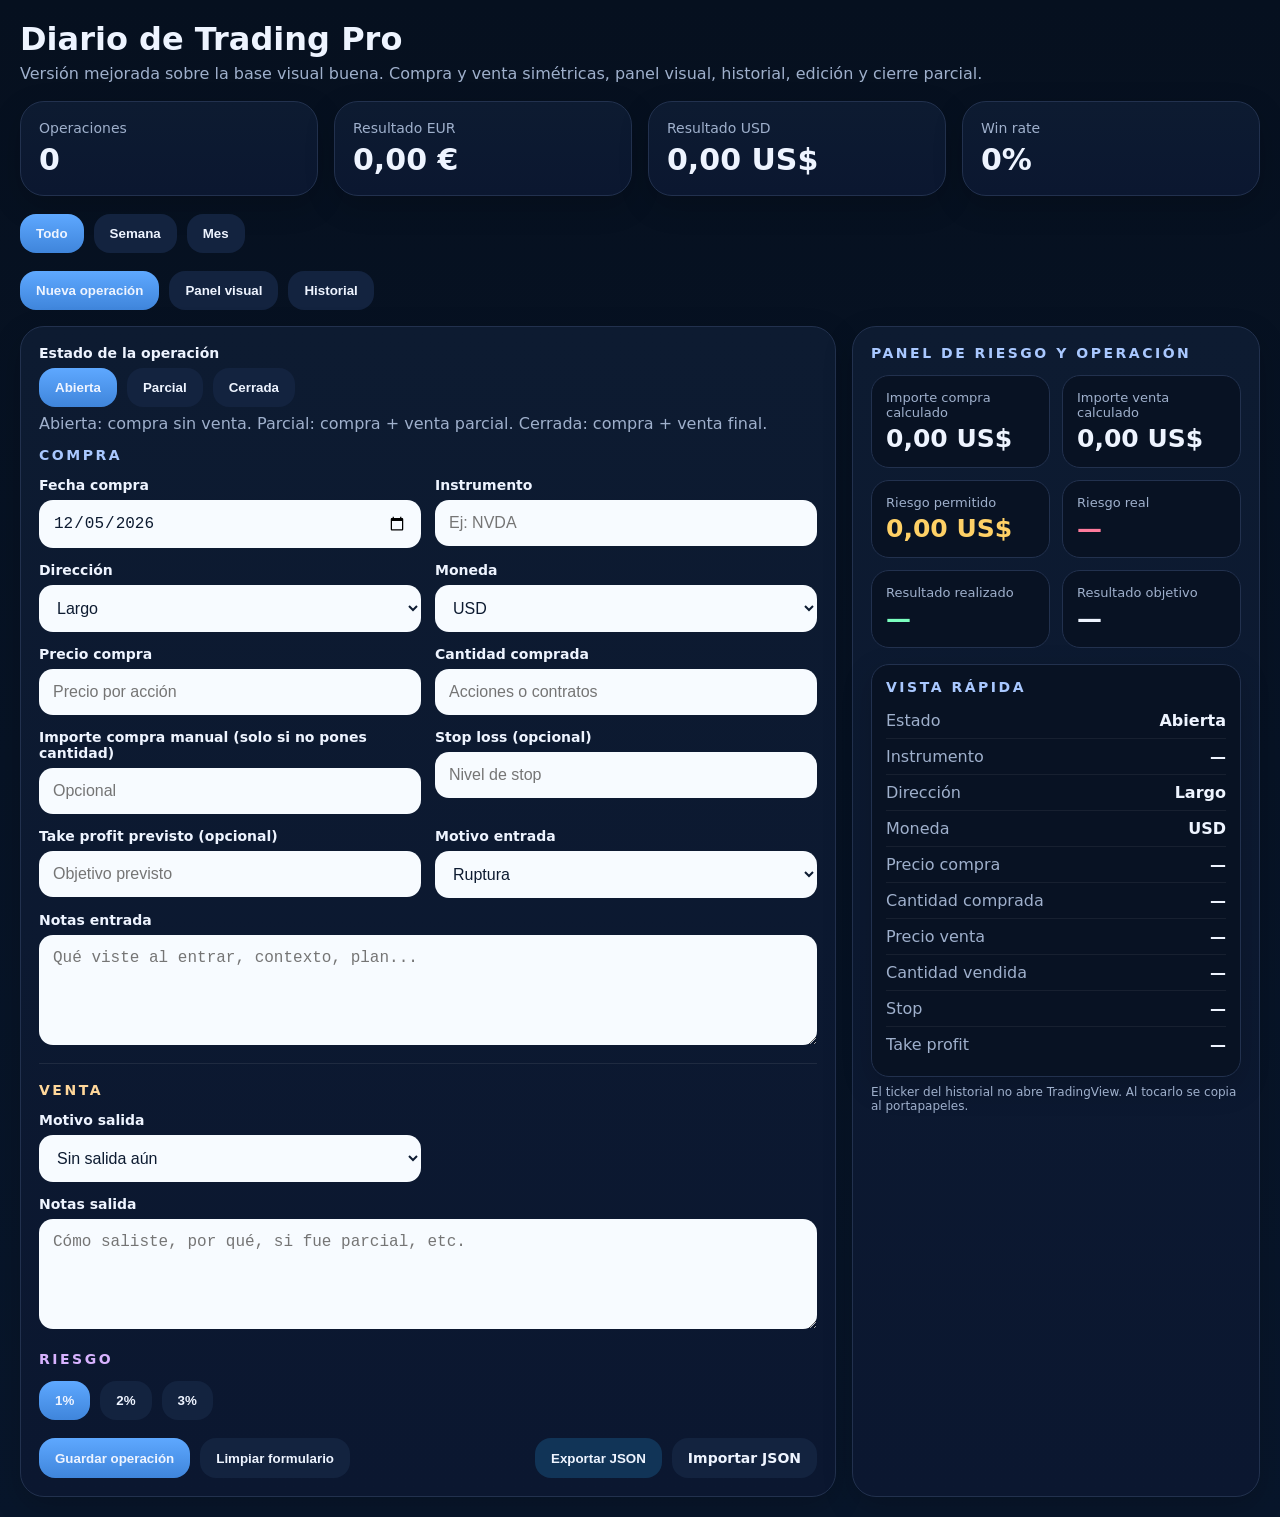
==== commit e7933828: "Add files via upload" ====
--- a/index.html
+++ b/index.html
@@ -3,7 +3,7 @@
 <head>
   <meta charset="UTF-8" />
   <meta name="viewport" content="width=device-width, initial-scale=1.0, viewport-fit=cover" />
-  <title>Diario de Trading Visual</title>
+  <title>Diario de Trading Pro</title>
   <meta name="theme-color" content="#06101f" />
   <meta name="mobile-web-app-capable" content="yes" />
   <meta name="apple-mobile-web-app-capable" content="yes" />
@@ -13,64 +13,60 @@
   <link rel="icon" type="image/png" sizes="192x192" href="./icon-192.png" />
   <style>
     :root{
-      --bg:#06101f;--bg2:#08162b;--panel:#0d1b31;--panel-2:#0b1730;--line:#22314e;--text:#eef4ff;--muted:#9fb0cc;
-      --warn:#ffd166;--good:#7bffbf;--bad:#ff7b9c;--chip:#132643;--input:#f7fbff;--blue:#5ea8ff;--blue2:#3f85db;
+      --bg:#06101f;--bg2:#08162b;--panel:#0d1b31;--panel2:#0b1730;--line:#22314e;--text:#eef4ff;--muted:#9fb0cc;
+      --blue:#5ea8ff;--blue2:#3f85db;--good:#7bffbf;--bad:#ff7b9c;--warn:#ffd166;--chip:#132643;--input:#f7fbff;
     }
     *{box-sizing:border-box}
-    body{margin:0;font-family:system-ui,-apple-system,Segoe UI,Roboto,Ubuntu,Cantarell,Noto Sans,sans-serif;background:linear-gradient(180deg,var(--bg) 0%,var(--bg2) 100%);color:var(--text)}
+    body{margin:0;font-family:system-ui,-apple-system,Segoe UI,Roboto,Ubuntu,Cantarell,Noto Sans,sans-serif;background:linear-gradient(180deg,var(--bg),var(--bg2));color:var(--text)}
     .wrap{max-width:1280px;margin:0 auto;padding:20px}
     h1{margin:0;font-size:32px}
     .sub{color:var(--muted);margin-top:6px}
-    .topbar,.grid-2,.grid-3,.grid-4{display:grid;gap:16px}
-    .topbar{grid-template-columns:1fr auto;align-items:end;margin-bottom:18px}
-    .grid-4{grid-template-columns:repeat(4,1fr)} .grid-3{grid-template-columns:2fr 1fr 1fr} .grid-2{grid-template-columns:2fr 1fr}
-    .card{background:linear-gradient(180deg,var(--panel) 0%,var(--panel-2) 100%);border:1px solid var(--line);border-radius:24px;padding:18px;box-shadow:0 10px 30px rgba(0,0,0,.18)}
-    .metric .label{color:var(--muted);font-size:14px}
-    .metric .value{font-size:30px;font-weight:700;margin-top:6px}
-    .tabs,.filters,.toggle-row,.action-row,.pill-row{display:flex;gap:10px;flex-wrap:wrap}
-    .btn,.tab,.toggle-btn,.pill{
-      border:none;border-radius:16px;padding:12px 16px;background:#13233f;color:var(--text);cursor:pointer;font-weight:700
+    .grid-4,.grid-3,.grid-2,.form-grid,.mini-grid{display:grid;gap:16px}
+    .grid-4{grid-template-columns:repeat(4,1fr)}
+    .grid-3{grid-template-columns:2fr 1fr 1fr}
+    .grid-2{grid-template-columns:2fr 1fr}
+    .form-grid{grid-template-columns:repeat(2,1fr);gap:14px}
+    .mini-grid{grid-template-columns:repeat(2,1fr);gap:12px}
+    .card{
+      background:linear-gradient(180deg,var(--panel),var(--panel2));
+      border:1px solid var(--line);border-radius:24px;padding:18px;box-shadow:0 10px 30px rgba(0,0,0,.18)
     }
-    .tab.active,.btn.primary,.toggle-btn.active,.pill.active{background:linear-gradient(180deg,var(--blue),var(--blue2))}
-    .btn.secondary{background:#113457}.btn.ghost{background:#13233f}
-    .section-title{font-size:14px;letter-spacing:.18em;text-transform:uppercase;color:#a9c8ff;margin:0 0 14px;font-weight:800}
-    .form-grid{display:grid;grid-template-columns:repeat(2,1fr);gap:14px}
+    .metric .k,.hint,.muted{color:var(--muted)}
+    .metric .k{font-size:14px}
+    .metric .v{font-size:30px;font-weight:800;margin-top:6px}
+    .section{font-size:14px;letter-spacing:.18em;text-transform:uppercase;color:#a9c8ff;margin:0 0 14px;font-weight:800}
+    .tabs,.filters,.toggle-row,.actions,.btn-row,.pill-row{display:flex;gap:10px;flex-wrap:wrap}
+    .tab,.btn,.toggle,.pill{
+      border:none;border-radius:16px;padding:12px 16px;background:#13233f;color:var(--text);font-weight:700;cursor:pointer
+    }
+    .tab.active,.btn.primary,.toggle.active,.pill.active{background:linear-gradient(180deg,var(--blue),var(--blue2))}
+    .btn.secondary{background:#113457}.btn.ghost{background:#13233f}.btn.small{padding:8px 12px;border-radius:12px;font-size:13px}
     .field{display:flex;flex-direction:column;gap:7px}
-    .field.full{grid-column:1 / -1}
+    .field.full{grid-column:1/-1}
     label{font-size:14px;font-weight:700}
-    .hint{font-size:12px;color:var(--muted)}
-    input,select,textarea{
-      width:100%;border:none;border-radius:14px;padding:14px;background:var(--input);color:#0d1b31;font-size:16px
-    }
-    textarea{min-height:120px;resize:vertical}
-    .small-metrics{display:grid;grid-template-columns:repeat(2,1fr);gap:12px}
+    input,select,textarea{width:100%;border:none;border-radius:14px;padding:14px;background:var(--input);color:#0d1b31;font-size:16px}
+    textarea{min-height:110px;resize:vertical}
     .mini{background:#081223;border:1px solid var(--line);border-radius:18px;padding:14px}
     .mini .k{font-size:13px;color:var(--muted)}
-    .mini .v{font-size:26px;font-weight:800;margin-top:4px}
-    .quick{font-size:14px}
+    .mini .v{font-size:25px;font-weight:800;margin-top:4px}
     .quick .row{display:flex;justify-content:space-between;padding:8px 0;border-bottom:1px solid rgba(255,255,255,.06)}
     .quick .row:last-child{border-bottom:none}
-    .tabs-panel{margin-top:18px}
-    .hidden,.soft-hidden{display:none}
     .history{display:flex;flex-direction:column;gap:12px}
     .trade{border:1px solid var(--line);border-radius:20px;padding:16px;background:#091425}
     .trade-top{display:flex;justify-content:space-between;gap:10px;align-items:flex-start;flex-wrap:wrap}
-    .badges{display:flex;gap:8px;flex-wrap:wrap;margin-top:6px}
+    .badges{display:flex;gap:8px;flex-wrap:wrap;margin-top:8px}
     .badge{padding:6px 10px;border-radius:999px;background:var(--chip);color:#d6e5ff;font-size:12px;font-weight:700;border:1px solid #27466d}
-    .trade-notes{margin-top:12px;color:var(--muted);font-size:14px}
-    .good{color:var(--good)!important}.bad{color:var(--bad)!important}.muted{color:var(--muted)}
+    .good{color:var(--good)!important}.bad{color:var(--bad)!important}
+    .tabs-panel{margin-top:18px}
+    .hidden{display:none}
+    .edit-banner{background:#173258;border:1px solid #305b96;border-radius:16px;padding:10px 14px;margin-bottom:14px}
+    .legend{font-size:12px;color:var(--muted);margin-top:8px}
     .chart-box{height:280px}
-    .legend{font-size:12px;color:var(--muted);margin-top:8px}
-    .rowline{display:flex;gap:12px;flex-wrap:wrap;align-items:center}
+    .ticker-btn{background:none;border:none;color:#6fb3ff;text-decoration:underline;cursor:pointer;font-size:22px;font-weight:800;padding:0}
     .spacer{flex:1}
-    .ticker-btn{
-      background:none;border:none;color:#6fb3ff;text-decoration:underline;cursor:pointer;font-size:22px;font-weight:800;padding:0
-    }
-    .pill.small,.btn.small{padding:8px 12px;border-radius:12px;font-size:13px}
-    .edit-banner{background:#173258;border:1px solid #305b96;border-radius:16px;padding:10px 14px;margin-bottom:14px}
+    .split{border-top:1px solid rgba(255,255,255,.08);margin:18px 0}
     @media (max-width:980px){
-      .grid-4,.grid-3,.grid-2,.form-grid{grid-template-columns:1fr}
-      .topbar{grid-template-columns:1fr}
+      .grid-4,.grid-3,.grid-2,.form-grid,.mini-grid{grid-template-columns:1fr}
       .wrap{padding:14px}
       h1{font-size:26px}
     }
@@ -78,23 +74,22 @@
 </head>
 <body>
 <div class="wrap">
-  <div class="topbar">
-    <div>
-      <h1>Diario de Trading Visual</h1>
-      <div class="sub">App real para tablet. Entradas abiertas, cierres parciales, edición, borrado e historial visual.</div>
-    </div>
-    <div class="filters">
-      <button class="tab active" data-filter="todos">Todo</button>
-      <button class="tab" data-filter="semana">Semana</button>
-      <button class="tab" data-filter="mes">Mes</button>
-    </div>
-  </div>
-
-  <div class="grid-4">
-    <div class="card metric"><div class="label">Operaciones</div><div id="mOperaciones" class="value">0</div></div>
-    <div class="card metric"><div class="label">Resultado EUR</div><div id="mResultadoEUR" class="value">0 €</div></div>
-    <div class="card metric"><div class="label">Resultado USD</div><div id="mResultadoUSD" class="value">0 $</div></div>
-    <div class="card metric"><div class="label">Win rate</div><div id="mWinRate" class="value">0%</div></div>
+  <div>
+    <h1>Diario de Trading Pro</h1>
+    <div class="sub">Versión mejorada sobre la base visual buena. Compra y venta simétricas, panel visual, historial, edición y cierre parcial.</div>
+  </div>
+
+  <div class="grid-4" style="margin-top:18px">
+    <div class="card metric"><div class="k">Operaciones</div><div id="mOps" class="v">0</div></div>
+    <div class="card metric"><div class="k">Resultado EUR</div><div id="mEur" class="v">0 €</div></div>
+    <div class="card metric"><div class="k">Resultado USD</div><div id="mUsd" class="v">0 $</div></div>
+    <div class="card metric"><div class="k">Win rate</div><div id="mWr" class="v">0%</div></div>
+  </div>
+
+  <div class="filters tabs-panel">
+    <button class="tab active" data-filter="todos">Todo</button>
+    <button class="tab" data-filter="semana">Semana</button>
+    <button class="tab" data-filter="mes">Mes</button>
   </div>
 
   <div class="tabs tabs-panel">
@@ -104,276 +99,291 @@
   </div>
 
   <div id="view-nuevo" class="view">
-    <div class="grid-2" style="margin-top:16px;">
+    <div class="grid-2" style="margin-top:16px">
       <div class="card">
         <div id="editBanner" class="edit-banner hidden">
           Estás editando una operación.
           <button class="btn small ghost" type="button" onclick="cancelarEdicion()">Cancelar edición</button>
         </div>
 
-        <div class="section-title">Operación</div>
-
-        <div class="field" style="margin-bottom:14px;">
+        <div class="field" style="margin-bottom:14px">
           <label>Estado de la operación</label>
           <div class="toggle-row">
-            <button class="toggle-btn active" data-estado="abierta" type="button">Abierta</button>
-            <button class="toggle-btn" data-estado="parcial" type="button">Parcial</button>
-            <button class="toggle-btn" data-estado="cerrada" type="button">Cerrada</button>
+            <button class="toggle active" data-estado="abierta" type="button">Abierta</button>
+            <button class="toggle" data-estado="parcial" type="button">Parcial</button>
+            <button class="toggle" data-estado="cerrada" type="button">Cerrada</button>
           </div>
-          <div class="hint">Abierta: solo registras la compra. Parcial/Cerrada: ya introduces datos de venta.</div>
-        </div>
-
+          <div class="hint">Abierta: compra sin venta. Parcial: compra + venta parcial. Cerrada: compra + venta final.</div>
+        </div>
+
+        <div class="section">Compra</div>
         <div class="form-grid">
-          <div class="field"><label>Fecha</label><input id="fecha" type="date"></div>
+          <div class="field"><label>Fecha compra</label><input id="fechaCompra" type="date"></div>
           <div class="field"><label>Instrumento</label><input id="instrumento" placeholder="Ej: NVDA"></div>
+
           <div class="field"><label>Dirección</label><select id="direccion"><option>Largo</option><option>Corto</option></select></div>
           <div class="field"><label>Moneda</label><select id="moneda"><option value="EUR">EUR</option><option value="USD" selected>USD</option></select></div>
-          <div class="field"><label>Precio de compra / entrada (por acción)</label><input id="entrada" type="number" step="0.0001" placeholder="Precio al abrir"></div>
+
+          <div class="field"><label>Precio compra</label><input id="precioCompra" type="number" step="0.0001" placeholder="Precio por acción"></div>
           <div class="field"><label>Cantidad comprada</label><input id="cantidadCompra" type="number" step="0.0001" placeholder="Acciones o contratos"></div>
-          <div class="field"><label>Capital invertido (opcional)</label><input id="capital" type="number" step="0.01" value="1000"></div>
+
+          <div class="field"><label>Importe compra manual (solo si no pones cantidad)</label><input id="importeCompraManual" type="number" step="0.01" placeholder="Opcional"></div>
           <div class="field"><label>Stop loss (opcional)</label><input id="stop" type="number" step="0.0001" placeholder="Nivel de stop"></div>
-          <div class="field full"><label>Motivo de entrada</label><select id="motivoEntrada"><option>Ruptura</option><option>Pullback</option><option>Añadir posición</option><option>Promediar</option><option>Rebote en soporte</option><option>Giro de tendencia</option><option>Otra</option></select></div>
-        </div>
-
-        <div class="section-title" style="margin-top:22px;color:#ffd79a;">Salida</div>
+
+          <div class="field"><label>Take profit previsto (opcional)</label><input id="tp" type="number" step="0.0001" placeholder="Objetivo previsto"></div>
+          <div class="field"><label>Motivo entrada</label><select id="motivoEntrada"><option>Ruptura</option><option>Pullback</option><option>Añadir posición</option><option>Promediar</option><option>Rebote en soporte</option><option>Giro de tendencia</option><option>Otra</option></select></div>
+
+          <div class="field full"><label>Notas entrada</label><textarea id="notasEntrada" placeholder="Qué viste al entrar, contexto, plan..."></textarea></div>
+        </div>
+
+        <div class="split"></div>
+
+        <div class="section" style="color:#ffd79a">Venta</div>
         <div class="form-grid">
-          <div class="field"><label>Take profit (opcional)</label><input id="takeProfit" type="number" step="0.0001" placeholder="Objetivo previsto"></div>
-          <div id="bloque-venta-cantidad" class="field"><label>Cantidad vendida</label><input id="cantidadSalida" type="number" step="0.0001" placeholder="Acciones que vendiste"></div>
-          <div id="bloque-venta-precio" class="field full"><label>Precio de venta (por acción)</label><input id="salida" type="number" step="0.0001" placeholder="Precio real de venta"></div>
-        </div>
-
-        <div class="section-title" style="margin-top:22px;color:#d8b3ff;">Motivos y notas</div>
-        <div class="form-grid">
-          <div class="field"><label>Motivo de salida</label><select id="motivoSalida"><option>Sin salida aún</option><option>Take profit</option><option>Stop loss</option><option>Salida manual</option><option>Reducción de riesgo</option><option>Cierre parcial</option><option>Cambio de escenario</option><option>Otra</option></select></div>
-          <div class="field"><label>Riesgo elegido</label><div class="pill-row"><button class="pill small" data-risk="1" type="button">1%</button><button class="pill small active" data-risk="2" type="button">2%</button><button class="pill small" data-risk="3" type="button">3%</button></div></div>
-          <div class="field full"><label>Notas</label><textarea id="notas" placeholder="Qué viste, por qué entraste, qué salió bien o mal..."></textarea></div>
-        </div>
-
-        <div class="rowline" style="margin-top:16px;">
+          <div class="field"><label>Fecha venta</label><input id="fechaVenta" type="date"></div>
+          <div class="field"><label>Precio venta</label><input id="precioVenta" type="number" step="0.0001" placeholder="Precio por acción"></div>
+
+          <div class="field"><label>Cantidad vendida</label><input id="cantidadVendida" type="number" step="0.0001" placeholder="Acciones vendidas"></div>
+          <div class="field"><label>Motivo salida</label><select id="motivoSalida"><option>Sin salida aún</option><option>Take profit</option><option>Stop loss</option><option>Salida manual</option><option>Reducción de riesgo</option><option>Cierre parcial</option><option>Cambio de escenario</option><option>Otra</option></select></div>
+
+          <div class="field full"><label>Notas salida</label><textarea id="notasSalida" placeholder="Cómo saliste, por qué, si fue parcial, etc."></textarea></div>
+        </div>
+
+        <div class="section" style="margin-top:22px;color:#d8b3ff">Riesgo</div>
+        <div class="pill-row">
+          <button class="pill small active" data-risk="1" type="button">1%</button>
+          <button class="pill small" data-risk="2" type="button">2%</button>
+          <button class="pill small" data-risk="3" type="button">3%</button>
+        </div>
+
+        <div class="actions" style="margin-top:18px">
           <button id="guardar" class="btn primary" type="button">Guardar operación</button>
           <button id="limpiar" class="btn ghost" type="button">Limpiar formulario</button>
           <div class="spacer"></div>
           <button id="exportar" class="btn secondary" type="button">Exportar JSON</button>
-          <label class="btn ghost" for="importar" style="display:inline-block;">Importar JSON</label>
-          <input id="importar" type="file" accept=".json" style="display:none">
+          <label class="btn ghost" for="importar">Importar JSON</label>
+          <input id="importar" class="hidden" type="file" accept=".json">
         </div>
       </div>
 
       <div class="card">
-        <div class="section-title">Cálculo visual del riesgo</div>
-        <div class="small-metrics">
-          <div class="mini"><div class="k">Capital</div><div id="vCapital" class="v">0 $</div></div>
-          <div class="mini"><div class="k">Riesgo</div><div id="vRiesgo" class="v" style="color:var(--warn)">0 $</div></div>
-          <div class="mini"><div class="k">Distancia stop</div><div id="vStopDist" class="v" style="color:var(--bad)">0%</div></div>
-          <div class="mini"><div class="k">Resultado estimado</div><div id="vResultado" class="v" style="color:var(--good)">—</div></div>
+        <div class="section">Panel de riesgo y operación</div>
+        <div class="mini-grid">
+          <div class="mini"><div class="k">Importe compra calculado</div><div id="vCompra" class="v">0 €</div></div>
+          <div class="mini"><div class="k">Importe venta calculado</div><div id="vVenta" class="v">0 €</div></div>
+          <div class="mini"><div class="k">Riesgo permitido</div><div id="vRiesgoPermitido" class="v" style="color:var(--warn)">0 €</div></div>
+          <div class="mini"><div class="k">Riesgo real</div><div id="vRiesgoReal" class="v" style="color:var(--bad)">—</div></div>
+          <div class="mini"><div class="k">Resultado realizado</div><div id="vResultado" class="v" style="color:var(--good)">—</div></div>
+          <div class="mini"><div class="k">Resultado objetivo</div><div id="vObjetivo" class="v">—</div></div>
         </div>
 
         <div class="card" style="margin-top:16px;padding:14px;border-radius:18px;background:#081223">
-          <div class="section-title" style="margin-bottom:8px">Vista rápida</div>
+          <div class="section" style="margin-bottom:8px">Vista rápida</div>
           <div class="quick">
             <div class="row"><span class="muted">Estado</span><strong id="qEstado">Abierta</strong></div>
             <div class="row"><span class="muted">Instrumento</span><strong id="qInstrumento">—</strong></div>
             <div class="row"><span class="muted">Dirección</span><strong id="qDireccion">Largo</strong></div>
             <div class="row"><span class="muted">Moneda</span><strong id="qMoneda">USD</strong></div>
-            <div class="row"><span class="muted">Compra</span><strong id="qEntrada">—</strong></div>
+            <div class="row"><span class="muted">Precio compra</span><strong id="qPrecioCompra">—</strong></div>
+            <div class="row"><span class="muted">Cantidad comprada</span><strong id="qCantidadCompra">—</strong></div>
+            <div class="row"><span class="muted">Precio venta</span><strong id="qPrecioVenta">—</strong></div>
+            <div class="row"><span class="muted">Cantidad vendida</span><strong id="qCantidadVendida">—</strong></div>
             <div class="row"><span class="muted">Stop</span><strong id="qStop">—</strong></div>
-            <div class="row"><span class="muted">Take profit</span><strong id="qTP">—</strong></div>
-            <div class="row"><span class="muted">Cantidad vendida</span><strong id="qCantidadSalida">—</strong></div>
-            <div class="row"><span class="muted">Venta</span><strong id="qSalida">—</strong></div>
-            <div class="row"><span class="muted">Motivo</span><strong id="qMotivo">Ruptura</strong></div>
+            <div class="row"><span class="muted">Take profit</span><strong id="qTp">—</strong></div>
           </div>
         </div>
 
-        <div class="legend">El ticker del historial ya no abre TradingView. Al tocarlo, copia el ticker al portapapeles y te avisa.</div>
+        <div class="legend">El ticker del historial no abre TradingView. Al tocarlo se copia al portapapeles.</div>
       </div>
     </div>
   </div>
 
   <div id="view-panel" class="view hidden">
-    <div class="grid-3" style="margin-top:16px;">
-      <div class="card"><div class="section-title">Curva de capital</div><div id="equityChart" class="chart-box"></div></div>
+    <div class="grid-3" style="margin-top:16px">
+      <div class="card"><div class="section">Curva de capital</div><div id="equityChart" class="chart-box"></div></div>
       <div class="card">
-        <div class="section-title">Balance rápido</div>
-        <div class="mini"><div class="k">Ganadoras</div><div id="bGanadoras" class="v good">0</div></div>
-        <div class="mini" style="margin-top:12px"><div class="k">Perdedoras</div><div id="bPerdedoras" class="v bad">0</div></div>
-        <div class="mini" style="margin-top:12px"><div class="k">EUR</div><div id="bResultadoEUR" class="v">0 €</div></div>
-        <div class="mini" style="margin-top:12px"><div class="k">USD</div><div id="bResultadoUSD" class="v">0 $</div></div>
+        <div class="section">Balance rápido</div>
+        <div class="mini"><div class="k">Ganadoras</div><div class="v good" id="bGanadoras">0</div></div>
+        <div class="mini" style="margin-top:12px"><div class="k">Perdedoras</div><div class="v bad" id="bPerdedoras">0</div></div>
+        <div class="mini" style="margin-top:12px"><div class="k">EUR</div><div class="v" id="bEur">0 €</div></div>
+        <div class="mini" style="margin-top:12px"><div class="k">USD</div><div class="v" id="bUsd">0 $</div></div>
       </div>
-      <div class="card"><div class="section-title">Motivos más usados</div><div id="motivosChart"></div></div>
+      <div class="card"><div class="section">Motivos más usados</div><div id="motivosChart"></div></div>
     </div>
   </div>
 
   <div id="view-historial" class="view hidden">
-    <div class="card" style="margin-top:16px;">
-      <div class="section-title">Historial de operaciones</div>
+    <div class="card" style="margin-top:16px">
+      <div class="section">Historial de operaciones</div>
       <div id="history" class="history"></div>
     </div>
   </div>
 </div>
 
 <script>
-if ('serviceWorker' in navigator) {
-  window.addEventListener('load', function() {
-    navigator.serviceWorker.register('./service-worker.js');
-  });
-}
-
-function hoyISO(offsetDays=0){ const d=new Date(); d.setDate(d.getDate()+offsetDays); return d.toISOString().slice(0,10); }
-
-const KEY='diario_trading_visual_completo_v5';
-let filtro='todos';
-let vista='nuevo';
-let riesgoPct=2;
-let estadoOperacion='abierta';
-let editingId=null;
-
-let trades=load();
-
-function load(){ const raw=localStorage.getItem(KEY); if(!raw) return []; try{return JSON.parse(raw)}catch{return []} }
-function save(){ localStorage.setItem(KEY, JSON.stringify(trades)); render(); }
-function money(n,m){ return new Intl.NumberFormat('es-ES',{style:'currency',currency:m==='EUR'?'EUR':'USD'}).format(Number(n||0)); }
-function num(v){ return Number(v||0); }
+const KEY='diario_trading_pro_v8';
+let trades=load(), filtro='todos', vista='nuevo', estadoOperacion='abierta', riesgoPct=1, editingId=null;
+
+function hoyISO(o=0){const d=new Date();d.setDate(d.getDate()+o);return d.toISOString().slice(0,10)}
+function num(v){return Number(v||0)}
+function money(n,m){return new Intl.NumberFormat('es-ES',{style:'currency',currency:m==='EUR'?'EUR':'USD'}).format(Number(n||0))}
+function esc(s){return String(s).replace(/[&<>"']/g,m=>({'&':'&amp;','<':'&lt;','>':'&gt;','"':'&quot;',"'":'&#39;'}[m]))}
+function fmtNum(n){return n?new Intl.NumberFormat('es-ES',{maximumFractionDigits:4}).format(Number(n)):'—'}
+
+function load(){const raw=localStorage.getItem(KEY); if(!raw) return []; try{return JSON.parse(raw)}catch{return []}}
+function save(){localStorage.setItem(KEY, JSON.stringify(trades)); render()}
 
 function cantidadComprada(t){
   if(num(t.cantidadCompra)>0) return num(t.cantidadCompra);
-  return num(t.entrada)>0 && num(t.capital)>0 ? num(t.capital)/num(t.entrada) : 0;
+  return num(t.precioCompra)>0 && num(t.importeCompraManual)>0 ? num(t.importeCompraManual)/num(t.precioCompra) : 0;
+}
+function importeCompra(t){
+  const q=cantidadComprada(t);
+  if(q>0 && num(t.precioCompra)>0) return q*num(t.precioCompra);
+  return num(t.importeCompraManual)||0;
 }
 function cantidadVendida(t){
   const base=cantidadComprada(t);
-  return num(t.cantidadSalida)>0 ? num(t.cantidadSalida) : ((t.estado||'abierta')==='cerrada' ? base : 0);
+  return num(t.cantidadVendida)>0 ? num(t.cantidadVendida) : ((t.estado||'abierta')==='cerrada' ? base : 0);
+}
+function importeVenta(t){
+  const q=cantidadVendida(t);
+  return q>0 && num(t.precioVenta)>0 ? q*num(t.precioVenta) : 0;
+}
+function riesgoRealTrade(t){
+  const q=cantidadComprada(t);
+  if(!q || !num(t.precioCompra) || !num(t.stop)) return 0;
+  return Math.abs(num(t.precioCompra)-num(t.stop))*q;
+}
+function resultadoObjetivoTrade(t){
+  const q=cantidadComprada(t);
+  if(!q || !num(t.precioCompra) || !num(t.tp)) return 0;
+  return (t.direccion==='Largo' ? (num(t.tp)-num(t.precioCompra)) : (num(t.precioCompra)-num(t.tp))) * q;
 }
 function resultadoTrade(t){
   if((t.estado||'abierta')==='abierta') return 0;
-  const qty=cantidadVendida(t);
-  if(!qty || !num(t.entrada) || !num(t.salida)) return 0;
-  const bruto=t.direccion==='Largo' ? (num(t.salida)-num(t.entrada))*qty : (num(t.entrada)-num(t.salida))*qty;
-  return Number(bruto.toFixed(2));
-}
-function distStop(e,s,d){ e=num(e); s=num(s); if(!e||!s) return 0; return d==='Largo' ? (((e-s)/e)*100) : (((s-e)/e)*100); }
-function sameWeek(iso){ const d=new Date(iso+'T00:00:00'); const now=new Date(); const day=(now.getDay()+6)%7; const start=new Date(now); start.setDate(now.getDate()-day); start.setHours(0,0,0,0); return d>=start && d<=now; }
-function filtered(){ if(filtro==='semana') return trades.filter(t=>sameWeek(t.fecha)); if(filtro==='mes'){ const ym=(new Date()).toISOString().slice(0,7); return trades.filter(t=>(t.fecha||'').startsWith(ym)); } return [...trades]; }
+  const q=cantidadVendida(t);
+  if(!q || !num(t.precioCompra) || !num(t.precioVenta)) return 0;
+  return (t.direccion==='Largo' ? (num(t.precioVenta)-num(t.precioCompra)) : (num(t.precioCompra)-num(t.precioVenta))) * q;
+}
+function sameWeek(iso){const d=new Date(iso+'T00:00:00');const now=new Date();const day=(now.getDay()+6)%7;const start=new Date(now);start.setDate(now.getDate()-day);start.setHours(0,0,0,0);return d>=start&&d<=now}
+function filtered(){ if(filtro==='semana') return trades.filter(t=>sameWeek(t.fechaCompra)); if(filtro==='mes'){ const ym=(new Date()).toISOString().slice(0,7); return trades.filter(t=>(t.fechaCompra||'').startsWith(ym)); } return [...trades]; }
 
 function summary(list){
   const cerradas=list.filter(t=>(t.estado||'abierta')!=='abierta');
-  const results=cerradas.map(t=>({moneda:t.moneda||'USD', valor:resultadoTrade(t)}));
+  const results=cerradas.map(t=>({moneda:t.moneda||'USD',valor:resultadoTrade(t)}));
   return {
     eur: results.filter(x=>x.moneda==='EUR').reduce((a,b)=>a+b.valor,0),
     usd: results.filter(x=>x.moneda!=='EUR').reduce((a,b)=>a+b.valor,0),
     ganadoras: results.filter(x=>x.valor>0).length,
     perdedoras: results.filter(x=>x.valor<0).length,
     winRate: cerradas.length ? Math.round((results.filter(x=>x.valor>0).length/cerradas.length)*100) : 0,
-    operaciones: list.length
+    operaciones:list.length
   };
 }
-function setText(id,v){ document.getElementById(id).textContent=v; }
-function esc(s){ return String(s).replace(/[&<>"']/g,m=>({'&':'&amp;','<':'&lt;','>':'&gt;','"':'&quot;',"'":'&#39;'}[m])); }
-function fmtNum(n){ return n ? new Intl.NumberFormat('es-ES',{maximumFractionDigits:4}).format(Number(n)) : '—'; }
+function setText(id,v){document.getElementById(id).textContent=v}
 
 function applyEstadoUI(){
-  document.querySelectorAll('.toggle-btn').forEach(btn=>btn.classList.toggle('active', btn.dataset.estado===estadoOperacion));
-  const showSale=estadoOperacion!=='abierta';
-  document.getElementById('bloque-venta-cantidad').classList.toggle('soft-hidden', !showSale);
-  document.getElementById('bloque-venta-precio').classList.toggle('soft-hidden', !showSale);
+  document.querySelectorAll('.toggle').forEach(btn=>btn.classList.toggle('active',btn.dataset.estado===estadoOperacion));
+  const isOpen=estadoOperacion==='abierta';
+  document.getElementById('fechaVenta').closest('.field').classList.toggle('hidden',isOpen);
+  document.getElementById('precioVenta').closest('.field').classList.toggle('hidden',isOpen);
+  document.getElementById('cantidadVendida').closest('.field').classList.toggle('hidden',isOpen);
   const motivo=document.getElementById('motivoSalida');
-  if(estadoOperacion==='abierta'){
-    motivo.value='Sin salida aún';
-  } else if(estadoOperacion==='parcial' && motivo.value==='Sin salida aún'){
-    motivo.value='Cierre parcial';
-  } else if(estadoOperacion==='cerrada' && motivo.value==='Sin salida aún'){
-    motivo.value='Take profit';
-  }
+  if(isOpen) motivo.value='Sin salida aún';
+  else if(estadoOperacion==='parcial' && motivo.value==='Sin salida aún') motivo.value='Cierre parcial';
+  else if(estadoOperacion==='cerrada' && motivo.value==='Sin salida aún') motivo.value='Take profit';
   updatePreview();
 }
 
 function bindForm(){
-  document.getElementById('fecha').value=hoyISO();
-
-  ['instrumento','direccion','moneda','capital','cantidadCompra','entrada','stop','takeProfit','cantidadSalida','salida','motivoEntrada','motivoSalida','notas'].forEach(id=>{
-    document.getElementById(id).addEventListener('input', updatePreview);
-    document.getElementById(id).addEventListener('change', updatePreview);
+  document.getElementById('fechaCompra').value=hoyISO();
+  ['fechaCompra','instrumento','direccion','moneda','precioCompra','cantidadCompra','importeCompraManual','stop','tp','motivoEntrada','notasEntrada','fechaVenta','precioVenta','cantidadVendida','motivoSalida','notasSalida'].forEach(id=>{
+    document.getElementById(id).addEventListener('input',updatePreview);
+    document.getElementById(id).addEventListener('change',updatePreview);
   });
-
-  document.querySelectorAll('.pill').forEach(btn=>{
-    btn.addEventListener('click', ()=>{
-      document.querySelectorAll('.pill').forEach(b=>b.classList.remove('active'));
-      btn.classList.add('active');
-      riesgoPct=Number(btn.dataset.risk);
-      updatePreview();
-    });
-  });
-
-  document.querySelectorAll('.toggle-btn').forEach(btn=>{
-    btn.addEventListener('click', ()=>{
-      estadoOperacion=btn.dataset.estado;
-      applyEstadoUI();
-    });
-  });
-
+  document.querySelectorAll('.pill').forEach(btn=>btn.addEventListener('click',()=>{
+    document.querySelectorAll('.pill').forEach(b=>b.classList.remove('active'));
+    btn.classList.add('active');
+    riesgoPct=Number(btn.dataset.risk);
+    updatePreview();
+  }));
+  document.querySelectorAll('.toggle').forEach(btn=>btn.addEventListener('click',()=>{
+    estadoOperacion=btn.dataset.estado;
+    applyEstadoUI();
+  }));
   applyEstadoUI();
-  updatePreview();
 }
 
 function formData(){
   return {
     id: editingId || Date.now(),
     estado: estadoOperacion,
-    fecha: document.getElementById('fecha').value || hoyISO(),
+    fechaCompra: document.getElementById('fechaCompra').value || hoyISO(),
     instrumento: document.getElementById('instrumento').value.trim().toUpperCase(),
     direccion: document.getElementById('direccion').value,
     moneda: document.getElementById('moneda').value,
-    entrada: num(document.getElementById('entrada').value),
-    salida: num(document.getElementById('salida').value),
+    precioCompra: num(document.getElementById('precioCompra').value),
     cantidadCompra: num(document.getElementById('cantidadCompra').value),
-    cantidadSalida: num(document.getElementById('cantidadSalida').value),
-    capital: num(document.getElementById('capital').value),
+    importeCompraManual: num(document.getElementById('importeCompraManual').value),
     stop: num(document.getElementById('stop').value),
-    takeProfit: num(document.getElementById('takeProfit').value),
+    tp: num(document.getElementById('tp').value),
     motivoEntrada: document.getElementById('motivoEntrada').value,
+    notasEntrada: document.getElementById('notasEntrada').value.trim(),
+    fechaVenta: document.getElementById('fechaVenta').value,
+    precioVenta: num(document.getElementById('precioVenta').value),
+    cantidadVendida: num(document.getElementById('cantidadVendida').value),
     motivoSalida: document.getElementById('motivoSalida').value,
-    notas: document.getElementById('notas').value.trim()
+    notasSalida: document.getElementById('notasSalida').value.trim()
   };
 }
 
 function updatePreview(){
   const f=formData();
-  const risk=(f.capital*riesgoPct)/100;
-  const dStop=distStop(f.entrada,f.stop,f.direccion);
-  const result=resultadoTrade(f);
-
-  setText('vCapital', money(f.capital,f.moneda));
-  setText('vRiesgo', money(risk,f.moneda));
-  setText('vStopDist', (dStop?dStop.toFixed(2):'0.00')+'%');
-  setText('vResultado', f.estado!=='abierta' && f.entrada && f.salida ? money(result,f.moneda) : '—');
+  const compra=importeCompra(f);
+  const venta=importeVenta(f);
+  const riesgoPermitido=compra*(riesgoPct/100);
+  const riesgoReal=riesgoRealTrade(f);
+  const objetivo=resultadoObjetivoTrade(f);
+  const realizado=resultadoTrade(f);
+
+  setText('vCompra', money(compra,f.moneda));
+  setText('vVenta', money(venta,f.moneda));
+  setText('vRiesgoPermitido', money(riesgoPermitido,f.moneda));
+  setText('vRiesgoReal', riesgoReal?money(riesgoReal,f.moneda):'—');
+  setText('vResultado', (f.estado!=='abierta' && venta)?money(realizado,f.moneda):'—');
+  setText('vObjetivo', objetivo?money(objetivo,f.moneda):'—');
 
   setText('qEstado', f.estado.charAt(0).toUpperCase()+f.estado.slice(1));
   setText('qInstrumento', f.instrumento || '—');
   setText('qDireccion', f.direccion || '—');
   setText('qMoneda', f.moneda || '—');
-  setText('qEntrada', f.entrada || '—');
+  setText('qPrecioCompra', f.precioCompra || '—');
+  setText('qCantidadCompra', cantidadComprada(f)?fmtNum(cantidadComprada(f)):'—');
+  setText('qPrecioVenta', f.estado==='abierta'?'—':(f.precioVenta || '—'));
+  setText('qCantidadVendida', f.estado==='abierta'?'—':(cantidadVendida(f)?fmtNum(cantidadVendida(f)):'—'));
   setText('qStop', f.stop || '—');
-  setText('qTP', f.takeProfit || '—');
-  setText('qCantidadSalida', f.estado==='abierta' ? '—' : (f.cantidadSalida || '—'));
-  setText('qSalida', f.estado==='abierta' ? '—' : (f.salida || '—'));
-  setText('qMotivo', f.motivoEntrada || '—');
+  setText('qTp', f.tp || '—');
 }
 
 function limpiarFormularioBase(){
-  document.getElementById('fecha').value=hoyISO();
+  document.getElementById('fechaCompra').value=hoyISO();
   document.getElementById('instrumento').value='';
   document.getElementById('direccion').value='Largo';
   document.getElementById('moneda').value='USD';
-  document.getElementById('entrada').value='';
-  document.getElementById('salida').value='';
+  document.getElementById('precioCompra').value='';
   document.getElementById('cantidadCompra').value='';
-  document.getElementById('cantidadSalida').value='';
-  document.getElementById('capital').value='1000';
+  document.getElementById('importeCompraManual').value='';
   document.getElementById('stop').value='';
-  document.getElementById('takeProfit').value='';
+  document.getElementById('tp').value='';
   document.getElementById('motivoEntrada').value='Ruptura';
+  document.getElementById('notasEntrada').value='';
+  document.getElementById('fechaVenta').value='';
+  document.getElementById('precioVenta').value='';
+  document.getElementById('cantidadVendida').value='';
   document.getElementById('motivoSalida').value='Sin salida aún';
-  document.getElementById('notas').value='';
-}
-
+  document.getElementById('notasSalida').value='';
+}
 function cancelarEdicion(){
   editingId=null;
   document.getElementById('editBanner').classList.add('hidden');
@@ -381,37 +391,18 @@
   estadoOperacion='abierta';
   limpiarFormularioBase();
   applyEstadoUI();
-  updatePreview();
-}
-
-function limpiar(){
-  cancelarEdicion();
-}
+}
+function limpiar(){cancelarEdicion()}
 
 function guardar(){
   const f=formData();
-
-  if(!f.instrumento || !f.entrada){
-    alert('Rellena al menos: instrumento y precio de compra.');
-    return;
-  }
-
-  if(f.estado!=='abierta' && !f.salida){
-    alert('Si la operación está parcial o cerrada, debes indicar el precio de venta.');
-    return;
-  }
-
-  if(!f.cantidadCompra && !f.capital){
-    alert('Pon cantidad comprada o capital invertido.');
-    return;
-  }
+  if(!f.instrumento || !f.precioCompra){ alert('Rellena al menos: instrumento y precio de compra.'); return; }
+  if(!f.cantidadCompra && !f.importeCompraManual){ alert('Pon cantidad comprada o importe de compra manual.'); return; }
+  if(f.estado!=='abierta' && !f.precioVenta){ alert('Si la operación está parcial o cerrada, debes indicar el precio de venta.'); return; }
+  if(f.estado!=='abierta' && !f.cantidadVendida && f.estado==='parcial'){ alert('Para una operación parcial, indica cuántas acciones vendiste.'); return; }
 
   const idx=trades.findIndex(t=>t.id===f.id);
-  if(idx>=0){
-    trades[idx]=f;
-  } else {
-    trades.unshift(f);
-  }
+  if(idx>=0) trades[idx]=f; else trades.unshift(f);
   save();
   cancelarEdicion();
   alert('Operación guardada.');
@@ -422,60 +413,58 @@
   trades=trades.filter(t=>t.id!==id);
   save();
 }
-
 function editar(id){
-  const t=trades.find(x=>x.id===id);
-  if(!t) return;
+  const t=trades.find(x=>x.id===id); if(!t) return;
   editingId=id;
   document.getElementById('editBanner').classList.remove('hidden');
   document.getElementById('guardar').textContent='Guardar cambios';
   estadoOperacion=t.estado || 'abierta';
-  document.getElementById('fecha').value=t.fecha || hoyISO();
-  document.getElementById('instrumento').value=t.instrumento || '';
-  document.getElementById('direccion').value=t.direccion || 'Largo';
-  document.getElementById('moneda').value=t.moneda || 'USD';
-  document.getElementById('entrada').value=t.entrada || '';
-  document.getElementById('salida').value=t.salida || '';
-  document.getElementById('cantidadCompra').value=t.cantidadCompra || '';
-  document.getElementById('cantidadSalida').value=t.cantidadSalida || '';
-  document.getElementById('capital').value=t.capital || '';
-  document.getElementById('stop').value=t.stop || '';
-  document.getElementById('takeProfit').value=t.takeProfit || '';
-  document.getElementById('motivoEntrada').value=t.motivoEntrada || 'Ruptura';
-  document.getElementById('motivoSalida').value=t.motivoSalida || 'Sin salida aún';
-  document.getElementById('notas').value=t.notas || '';
+
+  document.getElementById('fechaCompra').value=t.fechaCompra||hoyISO();
+  document.getElementById('instrumento').value=t.instrumento||'';
+  document.getElementById('direccion').value=t.direccion||'Largo';
+  document.getElementById('moneda').value=t.moneda||'USD';
+  document.getElementById('precioCompra').value=t.precioCompra||'';
+  document.getElementById('cantidadCompra').value=t.cantidadCompra||'';
+  document.getElementById('importeCompraManual').value=t.importeCompraManual||'';
+  document.getElementById('stop').value=t.stop||'';
+  document.getElementById('tp').value=t.tp||'';
+  document.getElementById('motivoEntrada').value=t.motivoEntrada||'Ruptura';
+  document.getElementById('notasEntrada').value=t.notasEntrada||'';
+
+  document.getElementById('fechaVenta').value=t.fechaVenta||'';
+  document.getElementById('precioVenta').value=t.precioVenta||'';
+  document.getElementById('cantidadVendida').value=t.cantidadVendida||'';
+  document.getElementById('motivoSalida').value=t.motivoSalida||'Sin salida aún';
+  document.getElementById('notasSalida').value=t.notasSalida||'';
+
   applyEstadoUI();
-  updatePreview();
   vista='nuevo';
-  document.querySelectorAll('[data-view]').forEach(b=>b.classList.toggle('active', b.dataset.view===vista));
+  document.querySelectorAll('[data-view]').forEach(b=>b.classList.toggle('active',b.dataset.view===vista));
   document.querySelectorAll('.view').forEach(v=>v.classList.add('hidden'));
   document.getElementById('view-nuevo').classList.remove('hidden');
-  window.scrollTo({top:0, behavior:'smooth'});
-}
-
+  window.scrollTo({top:0,behavior:'smooth'});
+}
 function cerrarOperacion(id){
-  const t=trades.find(x=>x.id===id);
-  if(!t) return;
+  const t=trades.find(x=>x.id===id); if(!t) return;
   editar(id);
   estadoOperacion='cerrada';
   document.getElementById('motivoSalida').value='Take profit';
   applyEstadoUI();
 }
-
 function copiarTicker(sym){
   if(!sym) return;
   navigator.clipboard?.writeText(sym).then(()=>alert('Ticker copiado: '+sym)).catch(()=>alert('Ticker: '+sym));
 }
 
 function exportar(){
-  const blob=new Blob([JSON.stringify(trades,null,2)], {type:'application/json'});
+  const blob=new Blob([JSON.stringify(trades,null,2)],{type:'application/json'});
   const a=document.createElement('a');
   a.href=URL.createObjectURL(blob);
-  a.download='diario-trading.json';
+  a.download='diario-trading-pro.json';
   a.click();
   URL.revokeObjectURL(a.href);
 }
-
 function importar(file){
   const reader=new FileReader();
   reader.onload=()=>{
@@ -485,7 +474,7 @@
       trades=parsed;
       save();
       alert('Datos importados correctamente.');
-    } catch{
+    }catch{
       alert('El archivo no es válido.');
     }
   };
@@ -494,79 +483,67 @@
 
 function renderMetrics(list){
   const s=summary(list);
-  setText('mOperaciones', s.operaciones);
-  setText('mResultadoEUR', money(s.eur,'EUR'));
-  setText('mResultadoUSD', money(s.usd,'USD'));
-  setText('mWinRate', s.winRate+'%');
-  setText('bGanadoras', s.ganadoras);
-  setText('bPerdedoras', s.perdedoras);
-  setText('bResultadoEUR', money(s.eur,'EUR'));
-  setText('bResultadoUSD', money(s.usd,'USD'));
+  setText('mOps',s.operaciones);
+  setText('mEur',money(s.eur,'EUR'));
+  setText('mUsd',money(s.usd,'USD'));
+  setText('mWr',s.winRate+'%');
+  setText('bGanadoras',s.ganadoras);
+  setText('bPerdedoras',s.perdedoras);
+  setText('bEur',money(s.eur,'EUR'));
+  setText('bUsd',money(s.usd,'USD'));
 }
 
 function renderHistory(list){
   const box=document.getElementById('history');
-  if(!list.length){
-    box.innerHTML='<div class="muted">No hay operaciones en este filtro.</div>';
-    return;
-  }
-
+  if(!list.length){ box.innerHTML='<div class="muted">No hay operaciones en este filtro.</div>'; return; }
   box.innerHTML=list.map(t=>{
-    const r=resultadoTrade(t);
-    const qtyBuy=cantidadComprada(t);
-    const qtySell=cantidadVendida(t);
-    const mon=t.moneda||'USD';
-    const estado=t.estado||'abierta';
-    return `
-      <div class="trade">
-        <div class="trade-top">
-          <div>
-            <button class="ticker-btn" type="button" onclick="copiarTicker('${esc(t.instrumento||'')}')">${esc(t.instrumento||'—')}</button>
-            <div class="badges">
-              <span class="badge">${esc(t.direccion)}</span>
-              <span class="badge">${esc(t.fecha||'—')}</span>
-              <span class="badge">${esc(mon)}</span>
-              <span class="badge">Estado: ${esc(estado)}</span>
-              <span class="badge">Compra: ${fmtNum(t.entrada)}</span>
-              <span class="badge">Cantidad comprada: ${fmtNum(qtyBuy)}</span>
-              ${estado!=='abierta' ? `<span class="badge">Venta: ${fmtNum(t.salida)}</span><span class="badge">Cantidad vendida: ${fmtNum(qtySell)}</span>` : ''}
-            </div>
+    const r=resultadoTrade(t), buyQty=cantidadComprada(t), sellQty=cantidadVendida(t), mon=t.moneda||'USD', estado=t.estado||'abierta';
+    return `<div class="trade">
+      <div class="trade-top">
+        <div>
+          <button class="ticker-btn" type="button" onclick="copiarTicker('${esc(t.instrumento||'')}')">${esc(t.instrumento||'—')}</button>
+          <div class="badges">
+            <span class="badge">${esc(t.direccion)}</span>
+            <span class="badge">${esc(t.fechaCompra||'—')}</span>
+            <span class="badge">${esc(mon)}</span>
+            <span class="badge">Estado: ${esc(estado)}</span>
+            <span class="badge">Compra: ${fmtNum(t.precioCompra)}</span>
+            <span class="badge">Cantidad comprada: ${fmtNum(buyQty)}</span>
+            <span class="badge">Importe compra: ${money(importeCompra(t),mon)}</span>
+            ${estado!=='abierta' ? `<span class="badge">Venta: ${fmtNum(t.precioVenta)}</span><span class="badge">Cantidad vendida: ${fmtNum(sellQty)}</span><span class="badge">Importe venta: ${money(importeVenta(t),mon)}</span>` : ''}
           </div>
-          <div class="${r>=0?'good':'bad'}" style="font-size:28px;font-weight:900">${estado==='abierta' ? 'Abierta' : (r>=0?'+':'')+money(r,mon)}</div>
-        </div>
-
-        <div class="badges" style="margin-top:12px">
-          <span class="badge">Motivo entrada: ${esc(t.motivoEntrada||'—')}</span>
-          <span class="badge">Motivo salida: ${esc(t.motivoSalida||'—')}</span>
-          <span class="badge">Capital: ${money(t.capital||0,mon)}</span>
-          <span class="badge">Stop: ${fmtNum(t.stop)}</span>
-          <span class="badge">TP: ${fmtNum(t.takeProfit)}</span>
-        </div>
-
-        <div class="trade-notes">${esc(t.notas||'Sin notas')}</div>
-
-        <div class="action-row" style="margin-top:12px">
-          ${estado==='abierta' ? `<button class="btn small primary" type="button" onclick="cerrarOperacion(${t.id})">Cerrar</button>` : ''}
-          <button class="btn small ghost" type="button" onclick="editar(${t.id})">Editar</button>
-          <button class="btn small secondary" type="button" onclick="borrar(${t.id})">Borrar</button>
-        </div>
-      </div>`;
+        </div>
+        <div class="${r>=0?'good':'bad'}" style="font-size:28px;font-weight:900">${estado==='abierta'?'Abierta':(r>=0?'+':'')+money(r,mon)}</div>
+      </div>
+
+      <div class="badges" style="margin-top:12px">
+        <span class="badge">Motivo entrada: ${esc(t.motivoEntrada||'—')}</span>
+        <span class="badge">Motivo salida: ${esc(t.motivoSalida||'—')}</span>
+        <span class="badge">Stop: ${fmtNum(t.stop)}</span>
+        <span class="badge">TP: ${fmtNum(t.tp)}</span>
+        <span class="badge">Riesgo real: ${riesgoRealTrade(t)?money(riesgoRealTrade(t),mon):'—'}</span>
+      </div>
+
+      <div class="legend" style="margin-top:10px">Notas entrada: ${esc(t.notasEntrada||'Sin notas')}</div>
+      <div class="legend">Notas salida: ${esc(t.notasSalida||'Sin notas')}</div>
+
+      <div class="actions" style="margin-top:12px">
+        ${estado==='abierta' ? `<button class="btn small primary" type="button" onclick="cerrarOperacion(${t.id})">Cerrar</button>` : ''}
+        <button class="btn small ghost" type="button" onclick="editar(${t.id})">Editar</button>
+        <button class="btn small secondary" type="button" onclick="borrar(${t.id})">Borrar</button>
+      </div>
+    </div>`;
   }).join('');
 }
 
 function renderEquity(list){
   const box=document.getElementById('equityChart');
   const cerradas=list.filter(t=>(t.estado||'abierta')!=='abierta');
-  if(!cerradas.length){
-    box.innerHTML='<div class="muted">No hay operaciones cerradas para la curva de capital.</div>';
-    return;
-  }
+  if(!cerradas.length){ box.innerHTML='<div class="muted">No hay operaciones con venta para la curva de capital.</div>'; return; }
   let acc=0;
-  const data=cerradas.slice().reverse().map(t=>{ acc+=resultadoTrade(t); return {x:t.fecha.slice(5), y:acc}; });
+  const data=cerradas.slice().reverse().map(t=>{ acc+=resultadoTrade(t); return {x:(t.fechaVenta||t.fechaCompra||'').slice(5), y:acc}; });
   const w=box.clientWidth||700, h=260, pad=28;
-  const ys=data.map(d=>d.y);
-  let min=Math.min(...ys), max=Math.max(...ys);
-  if(min===max){ min-=1; max+=1; }
+  const ys=data.map(d=>d.y); let min=Math.min(...ys), max=Math.max(...ys); if(min===max){min-=1;max+=1}
   const x=i=>pad + i*((w-pad*2)/Math.max(1,data.length-1));
   const y=v=>h-pad - ((v-min)*((h-pad*2)/(max-min)));
   const pts=data.map((d,i)=>`${x(i)},${y(d.y)}`).join(' ');
@@ -575,64 +552,38 @@
     <line x1="${pad}" y1="${h-pad}" x2="${w-pad}" y2="${h-pad}" stroke="#334766"/>
     <polyline fill="none" stroke="#7bffbf" stroke-width="4" points="${pts}" />
     ${data.map((d,i)=>`<circle cx="${x(i)}" cy="${y(d.y)}" r="3.5" fill="#5ea8ff"/>`).join('')}
-  </svg><div class="legend">La curva usa solo operaciones parciales o cerradas. Las abiertas no entran todavía.</div>`;
+  </svg><div class="legend">La curva usa operaciones parciales y cerradas. Las abiertas no entran.</div>`;
 }
 
 function renderMotivos(list){
   const box=document.getElementById('motivosChart');
-  if(!list.length){
-    box.innerHTML='<div class="muted">No hay datos de motivos.</div>';
-    return;
-  }
+  if(!list.length){ box.innerHTML='<div class="muted">No hay datos de motivos.</div>'; return; }
   const map={}; list.forEach(t=>map[t.motivoEntrada]=(map[t.motivoEntrada]||0)+1);
   const items=Object.entries(map).sort((a,b)=>b[1]-a[1]);
   const max=Math.max(...items.map(x=>x[1]));
-  box.innerHTML=items.map(([k,v])=>`
-    <div style="margin-bottom:12px">
-      <div class="rowline"><strong>${esc(k)}</strong><span class="spacer"></span><span class="muted">${v}</span></div>
-      <div style="height:12px;background:#0a1528;border-radius:999px;overflow:hidden;border:1px solid #22314e;margin-top:6px">
-        <div style="width:${(v/max)*100}%;height:100%;background:linear-gradient(90deg,#5ea8ff,#7bffbf)"></div>
-      </div>
-    </div>`).join('');
-}
-
-function render(){
-  const list=filtered();
-  renderMetrics(list);
-  renderHistory(list);
-  renderEquity(list);
-  renderMotivos(list);
-}
-
+  box.innerHTML=items.map(([k,v])=>`<div style="margin-bottom:12px"><div class="actions"><strong>${esc(k)}</strong><div class="spacer"></div><span class="muted">${v}</span></div><div style="height:12px;background:#0a1528;border-radius:999px;overflow:hidden;border:1px solid #22314e;margin-top:6px"><div style="width:${(v/max)*100}%;height:100%;background:linear-gradient(90deg,#5ea8ff,#7bffbf)"></div></div></div>`).join('');
+}
+
+function render(){ const list=filtered(); renderMetrics(list); renderHistory(list); renderEquity(list); renderMotivos(list); }
 function bindTabs(){
-  document.querySelectorAll('[data-view]').forEach(btn=>{
-    btn.addEventListener('click', ()=>{
-      vista=btn.dataset.view;
-      document.querySelectorAll('[data-view]').forEach(b=>b.classList.toggle('active', b.dataset.view===vista));
-      document.querySelectorAll('.view').forEach(v=>v.classList.add('hidden'));
-      document.getElementById('view-'+vista).classList.remove('hidden');
-      if(vista==='panel') render();
-    });
-  });
-
-  document.querySelectorAll('[data-filter]').forEach(btn=>{
-    btn.addEventListener('click', ()=>{
-      filtro=btn.dataset.filter;
-      document.querySelectorAll('[data-filter]').forEach(b=>b.classList.toggle('active', b.dataset.filter===filtro));
-      render();
-    });
-  });
-}
-
-bindTabs();
-bindForm();
-render();
-
-document.getElementById('guardar').addEventListener('click', guardar);
-document.getElementById('limpiar').addEventListener('click', limpiar);
-document.getElementById('exportar').addEventListener('click', exportar);
-document.getElementById('importar').addEventListener('change', e=>{ if(e.target.files&&e.target.files[0]) importar(e.target.files[0]); e.target.value=''; });
-window.addEventListener('resize', ()=>{ if(vista==='panel') renderEquity(filtered()); });
+  document.querySelectorAll('[data-view]').forEach(btn=>btn.addEventListener('click',()=>{
+    vista=btn.dataset.view;
+    document.querySelectorAll('[data-view]').forEach(b=>b.classList.toggle('active',b.dataset.view===vista));
+    document.querySelectorAll('.view').forEach(v=>v.classList.add('hidden'));
+    document.getElementById('view-'+vista).classList.remove('hidden');
+    if(vista==='panel') render();
+  }));
+  document.querySelectorAll('[data-filter]').forEach(btn=>btn.addEventListener('click',()=>{
+    filtro=btn.dataset.filter;
+    document.querySelectorAll('[data-filter]').forEach(b=>b.classList.toggle('active',b.dataset.filter===filtro));
+    render();
+  }));
+}
+bindTabs(); bindForm(); render();
+document.getElementById('guardar').addEventListener('click',guardar);
+document.getElementById('limpiar').addEventListener('click',limpiar);
+document.getElementById('exportar').addEventListener('click',exportar);
+document.getElementById('importar').addEventListener('change',e=>{ if(e.target.files&&e.target.files[0]) importar(e.target.files[0]); e.target.value=''; });
 </script>
 </body>
 </html>
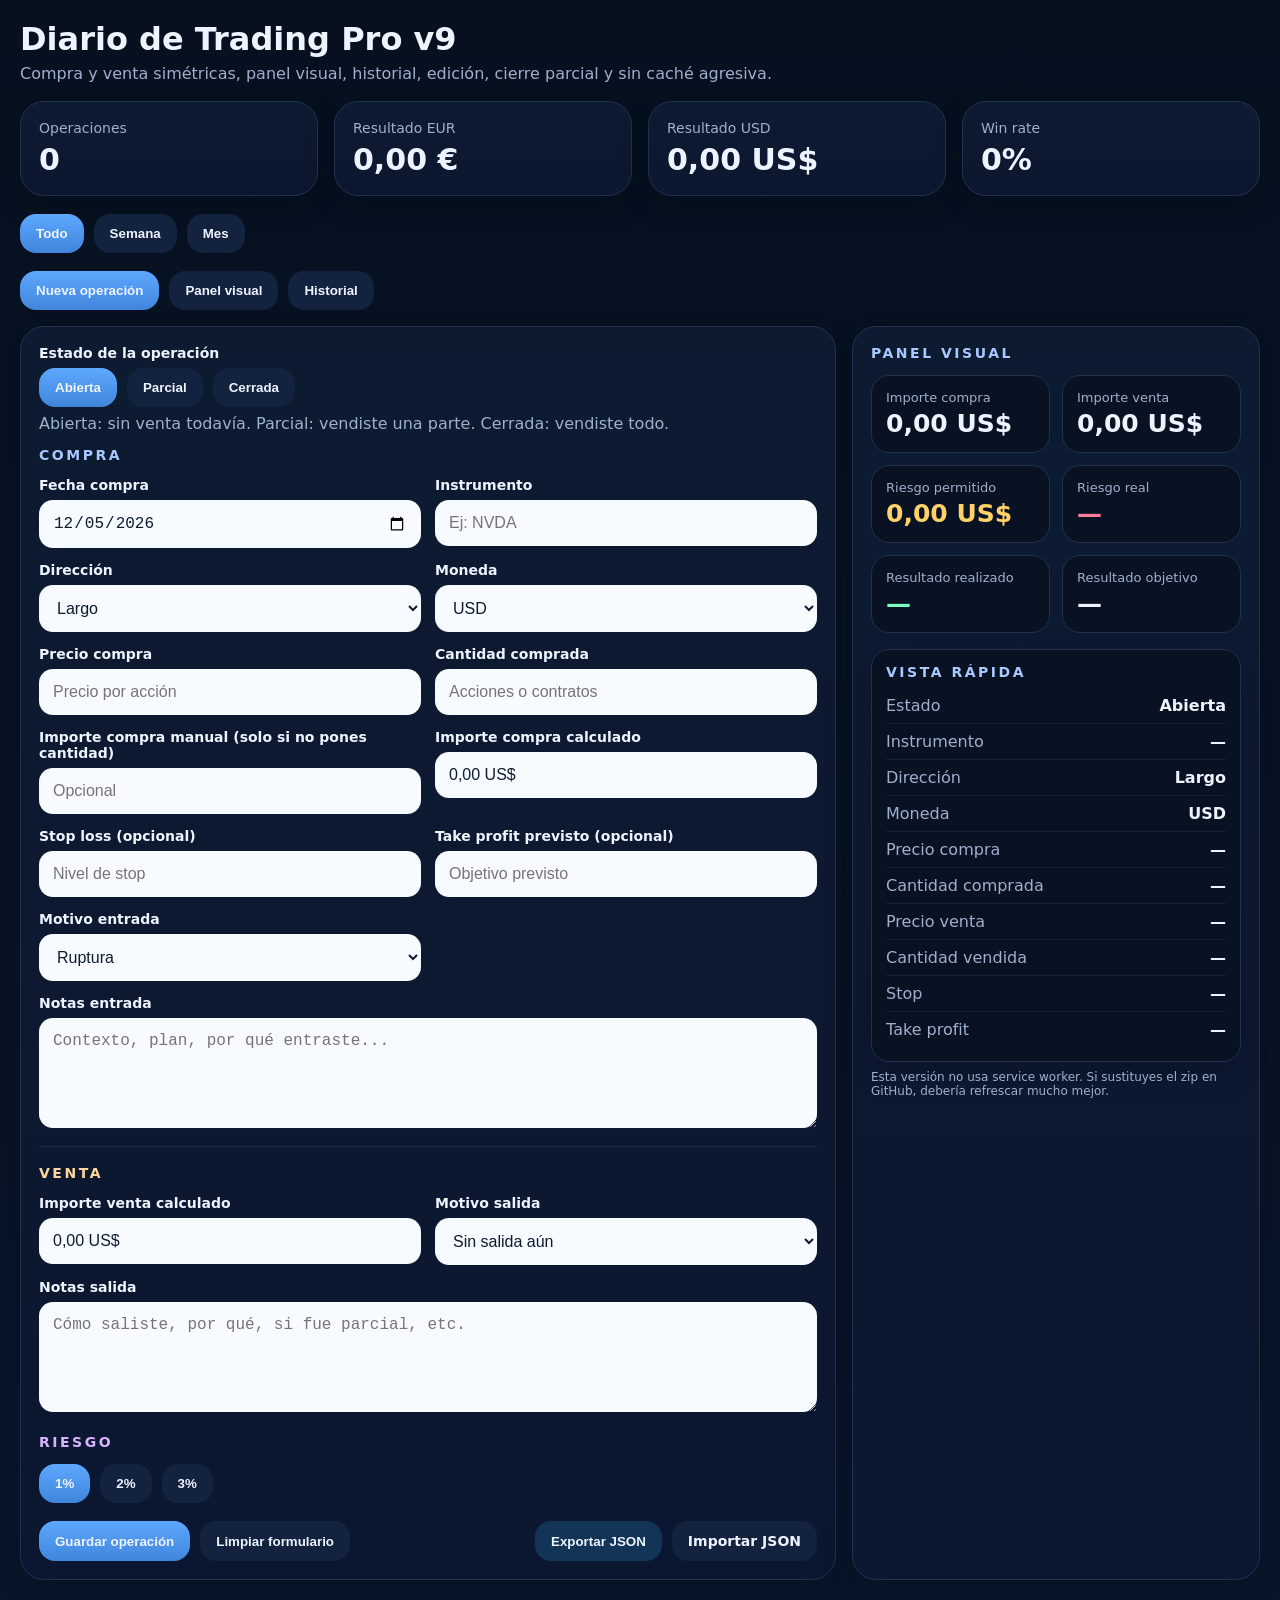
==== commit b8e176a9: "Add files via upload" ====
--- a/index.html
+++ b/index.html
@@ -3,14 +3,14 @@
 <head>
   <meta charset="UTF-8" />
   <meta name="viewport" content="width=device-width, initial-scale=1.0, viewport-fit=cover" />
-  <title>Diario de Trading Pro</title>
+  <title>Diario de Trading Pro v9</title>
   <meta name="theme-color" content="#06101f" />
   <meta name="mobile-web-app-capable" content="yes" />
   <meta name="apple-mobile-web-app-capable" content="yes" />
   <meta name="apple-mobile-web-app-status-bar-style" content="black-translucent" />
   <meta name="apple-mobile-web-app-title" content="Diario Trading" />
-  <link rel="manifest" href="./manifest.json" />
-  <link rel="icon" type="image/png" sizes="192x192" href="./icon-192.png" />
+  <link rel="manifest" href="./manifest.json?v=9" />
+  <link rel="icon" type="image/png" sizes="192x192" href="./icon-192.png?v=9" />
   <style>
     :root{
       --bg:#06101f;--bg2:#08162b;--panel:#0d1b31;--panel2:#0b1730;--line:#22314e;--text:#eef4ff;--muted:#9fb0cc;
@@ -27,57 +27,39 @@
     .grid-2{grid-template-columns:2fr 1fr}
     .form-grid{grid-template-columns:repeat(2,1fr);gap:14px}
     .mini-grid{grid-template-columns:repeat(2,1fr);gap:12px}
-    .card{
-      background:linear-gradient(180deg,var(--panel),var(--panel2));
-      border:1px solid var(--line);border-radius:24px;padding:18px;box-shadow:0 10px 30px rgba(0,0,0,.18)
-    }
-    .metric .k,.hint,.muted{color:var(--muted)}
-    .metric .k{font-size:14px}
-    .metric .v{font-size:30px;font-weight:800;margin-top:6px}
+    .card{background:linear-gradient(180deg,var(--panel),var(--panel2));border:1px solid var(--line);border-radius:24px;padding:18px;box-shadow:0 10px 30px rgba(0,0,0,.18)}
+    .metric .k,.hint,.muted{color:var(--muted)} .metric .k{font-size:14px} .metric .v{font-size:30px;font-weight:800;margin-top:6px}
     .section{font-size:14px;letter-spacing:.18em;text-transform:uppercase;color:#a9c8ff;margin:0 0 14px;font-weight:800}
-    .tabs,.filters,.toggle-row,.actions,.btn-row,.pill-row{display:flex;gap:10px;flex-wrap:wrap}
-    .tab,.btn,.toggle,.pill{
-      border:none;border-radius:16px;padding:12px 16px;background:#13233f;color:var(--text);font-weight:700;cursor:pointer
-    }
+    .tabs,.filters,.toggle-row,.actions,.pill-row{display:flex;gap:10px;flex-wrap:wrap}
+    .tab,.btn,.toggle,.pill{border:none;border-radius:16px;padding:12px 16px;background:#13233f;color:var(--text);font-weight:700;cursor:pointer}
     .tab.active,.btn.primary,.toggle.active,.pill.active{background:linear-gradient(180deg,var(--blue),var(--blue2))}
     .btn.secondary{background:#113457}.btn.ghost{background:#13233f}.btn.small{padding:8px 12px;border-radius:12px;font-size:13px}
-    .field{display:flex;flex-direction:column;gap:7px}
-    .field.full{grid-column:1/-1}
+    .field{display:flex;flex-direction:column;gap:7px}.field.full{grid-column:1/-1}
     label{font-size:14px;font-weight:700}
     input,select,textarea{width:100%;border:none;border-radius:14px;padding:14px;background:var(--input);color:#0d1b31;font-size:16px}
     textarea{min-height:110px;resize:vertical}
     .mini{background:#081223;border:1px solid var(--line);border-radius:18px;padding:14px}
-    .mini .k{font-size:13px;color:var(--muted)}
-    .mini .v{font-size:25px;font-weight:800;margin-top:4px}
-    .quick .row{display:flex;justify-content:space-between;padding:8px 0;border-bottom:1px solid rgba(255,255,255,.06)}
-    .quick .row:last-child{border-bottom:none}
+    .mini .k{font-size:13px;color:var(--muted)} .mini .v{font-size:25px;font-weight:800;margin-top:4px}
+    .quick .row{display:flex;justify-content:space-between;padding:8px 0;border-bottom:1px solid rgba(255,255,255,.06)} .quick .row:last-child{border-bottom:none}
     .history{display:flex;flex-direction:column;gap:12px}
     .trade{border:1px solid var(--line);border-radius:20px;padding:16px;background:#091425}
     .trade-top{display:flex;justify-content:space-between;gap:10px;align-items:flex-start;flex-wrap:wrap}
     .badges{display:flex;gap:8px;flex-wrap:wrap;margin-top:8px}
     .badge{padding:6px 10px;border-radius:999px;background:var(--chip);color:#d6e5ff;font-size:12px;font-weight:700;border:1px solid #27466d}
     .good{color:var(--good)!important}.bad{color:var(--bad)!important}
-    .tabs-panel{margin-top:18px}
-    .hidden{display:none}
+    .tabs-panel{margin-top:18px}.hidden{display:none}
     .edit-banner{background:#173258;border:1px solid #305b96;border-radius:16px;padding:10px 14px;margin-bottom:14px}
     .legend{font-size:12px;color:var(--muted);margin-top:8px}
     .chart-box{height:280px}
     .ticker-btn{background:none;border:none;color:#6fb3ff;text-decoration:underline;cursor:pointer;font-size:22px;font-weight:800;padding:0}
-    .spacer{flex:1}
-    .split{border-top:1px solid rgba(255,255,255,.08);margin:18px 0}
-    @media (max-width:980px){
-      .grid-4,.grid-3,.grid-2,.form-grid,.mini-grid{grid-template-columns:1fr}
-      .wrap{padding:14px}
-      h1{font-size:26px}
-    }
+    .spacer{flex:1}.split{border-top:1px solid rgba(255,255,255,.08);margin:18px 0}
+    @media (max-width:980px){.grid-4,.grid-3,.grid-2,.form-grid,.mini-grid{grid-template-columns:1fr}.wrap{padding:14px}h1{font-size:26px}}
   </style>
 </head>
 <body>
 <div class="wrap">
-  <div>
-    <h1>Diario de Trading Pro</h1>
-    <div class="sub">Versión mejorada sobre la base visual buena. Compra y venta simétricas, panel visual, historial, edición y cierre parcial.</div>
-  </div>
+  <h1>Diario de Trading Pro v9</h1>
+  <div class="sub">Compra y venta simétricas, panel visual, historial, edición, cierre parcial y sin caché agresiva.</div>
 
   <div class="grid-4" style="margin-top:18px">
     <div class="card metric"><div class="k">Operaciones</div><div id="mOps" class="v">0</div></div>
@@ -113,7 +95,7 @@
             <button class="toggle" data-estado="parcial" type="button">Parcial</button>
             <button class="toggle" data-estado="cerrada" type="button">Cerrada</button>
           </div>
-          <div class="hint">Abierta: compra sin venta. Parcial: compra + venta parcial. Cerrada: compra + venta final.</div>
+          <div class="hint">Abierta: sin venta todavía. Parcial: vendiste una parte. Cerrada: vendiste todo.</div>
         </div>
 
         <div class="section">Compra</div>
@@ -128,12 +110,13 @@
           <div class="field"><label>Cantidad comprada</label><input id="cantidadCompra" type="number" step="0.0001" placeholder="Acciones o contratos"></div>
 
           <div class="field"><label>Importe compra manual (solo si no pones cantidad)</label><input id="importeCompraManual" type="number" step="0.01" placeholder="Opcional"></div>
+          <div class="field"><label>Importe compra calculado</label><input id="importeCompraCalc" type="text" readonly></div>
+
           <div class="field"><label>Stop loss (opcional)</label><input id="stop" type="number" step="0.0001" placeholder="Nivel de stop"></div>
-
           <div class="field"><label>Take profit previsto (opcional)</label><input id="tp" type="number" step="0.0001" placeholder="Objetivo previsto"></div>
+
           <div class="field"><label>Motivo entrada</label><select id="motivoEntrada"><option>Ruptura</option><option>Pullback</option><option>Añadir posición</option><option>Promediar</option><option>Rebote en soporte</option><option>Giro de tendencia</option><option>Otra</option></select></div>
-
-          <div class="field full"><label>Notas entrada</label><textarea id="notasEntrada" placeholder="Qué viste al entrar, contexto, plan..."></textarea></div>
+          <div class="field full"><label>Notas entrada</label><textarea id="notasEntrada" placeholder="Contexto, plan, por qué entraste..."></textarea></div>
         </div>
 
         <div class="split"></div>
@@ -144,16 +127,17 @@
           <div class="field"><label>Precio venta</label><input id="precioVenta" type="number" step="0.0001" placeholder="Precio por acción"></div>
 
           <div class="field"><label>Cantidad vendida</label><input id="cantidadVendida" type="number" step="0.0001" placeholder="Acciones vendidas"></div>
+          <div class="field"><label>Importe venta calculado</label><input id="importeVentaCalc" type="text" readonly></div>
+
           <div class="field"><label>Motivo salida</label><select id="motivoSalida"><option>Sin salida aún</option><option>Take profit</option><option>Stop loss</option><option>Salida manual</option><option>Reducción de riesgo</option><option>Cierre parcial</option><option>Cambio de escenario</option><option>Otra</option></select></div>
-
           <div class="field full"><label>Notas salida</label><textarea id="notasSalida" placeholder="Cómo saliste, por qué, si fue parcial, etc."></textarea></div>
         </div>
 
         <div class="section" style="margin-top:22px;color:#d8b3ff">Riesgo</div>
         <div class="pill-row">
-          <button class="pill small active" data-risk="1" type="button">1%</button>
-          <button class="pill small" data-risk="2" type="button">2%</button>
-          <button class="pill small" data-risk="3" type="button">3%</button>
+          <button class="pill active" data-risk="1" type="button">1%</button>
+          <button class="pill" data-risk="2" type="button">2%</button>
+          <button class="pill" data-risk="3" type="button">3%</button>
         </div>
 
         <div class="actions" style="margin-top:18px">
@@ -167,10 +151,10 @@
       </div>
 
       <div class="card">
-        <div class="section">Panel de riesgo y operación</div>
+        <div class="section">Panel visual</div>
         <div class="mini-grid">
-          <div class="mini"><div class="k">Importe compra calculado</div><div id="vCompra" class="v">0 €</div></div>
-          <div class="mini"><div class="k">Importe venta calculado</div><div id="vVenta" class="v">0 €</div></div>
+          <div class="mini"><div class="k">Importe compra</div><div id="vCompra" class="v">0 €</div></div>
+          <div class="mini"><div class="k">Importe venta</div><div id="vVenta" class="v">0 €</div></div>
           <div class="mini"><div class="k">Riesgo permitido</div><div id="vRiesgoPermitido" class="v" style="color:var(--warn)">0 €</div></div>
           <div class="mini"><div class="k">Riesgo real</div><div id="vRiesgoReal" class="v" style="color:var(--bad)">—</div></div>
           <div class="mini"><div class="k">Resultado realizado</div><div id="vResultado" class="v" style="color:var(--good)">—</div></div>
@@ -192,8 +176,7 @@
             <div class="row"><span class="muted">Take profit</span><strong id="qTp">—</strong></div>
           </div>
         </div>
-
-        <div class="legend">El ticker del historial no abre TradingView. Al tocarlo se copia al portapapeles.</div>
+        <div class="legend">Esta versión no usa service worker. Si sustituyes el zip en GitHub, debería refrescar mucho mejor.</div>
       </div>
     </div>
   </div>
@@ -221,7 +204,7 @@
 </div>
 
 <script>
-const KEY='diario_trading_pro_v8';
+const KEY='diario_trading_pro_v9';
 let trades=load(), filtro='todos', vista='nuevo', estadoOperacion='abierta', riesgoPct=1, editingId=null;
 
 function hoyISO(o=0){const d=new Date();d.setDate(d.getDate()+o);return d.toISOString().slice(0,10)}
@@ -229,7 +212,6 @@
 function money(n,m){return new Intl.NumberFormat('es-ES',{style:'currency',currency:m==='EUR'?'EUR':'USD'}).format(Number(n||0))}
 function esc(s){return String(s).replace(/[&<>"']/g,m=>({'&':'&amp;','<':'&lt;','>':'&gt;','"':'&quot;',"'":'&#39;'}[m]))}
 function fmtNum(n){return n?new Intl.NumberFormat('es-ES',{maximumFractionDigits:4}).format(Number(n)):'—'}
-
 function load(){const raw=localStorage.getItem(KEY); if(!raw) return []; try{return JSON.parse(raw)}catch{return []}}
 function save(){localStorage.setItem(KEY, JSON.stringify(trades)); render()}
 
@@ -268,27 +250,17 @@
 }
 function sameWeek(iso){const d=new Date(iso+'T00:00:00');const now=new Date();const day=(now.getDay()+6)%7;const start=new Date(now);start.setDate(now.getDate()-day);start.setHours(0,0,0,0);return d>=start&&d<=now}
 function filtered(){ if(filtro==='semana') return trades.filter(t=>sameWeek(t.fechaCompra)); if(filtro==='mes'){ const ym=(new Date()).toISOString().slice(0,7); return trades.filter(t=>(t.fechaCompra||'').startsWith(ym)); } return [...trades]; }
-
 function summary(list){
   const cerradas=list.filter(t=>(t.estado||'abierta')!=='abierta');
   const results=cerradas.map(t=>({moneda:t.moneda||'USD',valor:resultadoTrade(t)}));
-  return {
-    eur: results.filter(x=>x.moneda==='EUR').reduce((a,b)=>a+b.valor,0),
-    usd: results.filter(x=>x.moneda!=='EUR').reduce((a,b)=>a+b.valor,0),
-    ganadoras: results.filter(x=>x.valor>0).length,
-    perdedoras: results.filter(x=>x.valor<0).length,
-    winRate: cerradas.length ? Math.round((results.filter(x=>x.valor>0).length/cerradas.length)*100) : 0,
-    operaciones:list.length
-  };
+  return {eur:results.filter(x=>x.moneda==='EUR').reduce((a,b)=>a+b.valor,0),usd:results.filter(x=>x.moneda!=='EUR').reduce((a,b)=>a+b.valor,0),ganadoras:results.filter(x=>x.valor>0).length,perdedoras:results.filter(x=>x.valor<0).length,winRate:cerradas.length?Math.round((results.filter(x=>x.valor>0).length/cerradas.length)*100):0,operaciones:list.length};
 }
 function setText(id,v){document.getElementById(id).textContent=v}
 
 function applyEstadoUI(){
   document.querySelectorAll('.toggle').forEach(btn=>btn.classList.toggle('active',btn.dataset.estado===estadoOperacion));
   const isOpen=estadoOperacion==='abierta';
-  document.getElementById('fechaVenta').closest('.field').classList.toggle('hidden',isOpen);
-  document.getElementById('precioVenta').closest('.field').classList.toggle('hidden',isOpen);
-  document.getElementById('cantidadVendida').closest('.field').classList.toggle('hidden',isOpen);
+  ['fechaVenta','precioVenta','cantidadVendida'].forEach(id=>document.getElementById(id).closest('.field').classList.toggle('hidden',isOpen));
   const motivo=document.getElementById('motivoSalida');
   if(isOpen) motivo.value='Sin salida aún';
   else if(estadoOperacion==='parcial' && motivo.value==='Sin salida aún') motivo.value='Cierre parcial';
@@ -302,16 +274,8 @@
     document.getElementById(id).addEventListener('input',updatePreview);
     document.getElementById(id).addEventListener('change',updatePreview);
   });
-  document.querySelectorAll('.pill').forEach(btn=>btn.addEventListener('click',()=>{
-    document.querySelectorAll('.pill').forEach(b=>b.classList.remove('active'));
-    btn.classList.add('active');
-    riesgoPct=Number(btn.dataset.risk);
-    updatePreview();
-  }));
-  document.querySelectorAll('.toggle').forEach(btn=>btn.addEventListener('click',()=>{
-    estadoOperacion=btn.dataset.estado;
-    applyEstadoUI();
-  }));
+  document.querySelectorAll('.pill').forEach(btn=>btn.addEventListener('click',()=>{document.querySelectorAll('.pill').forEach(b=>b.classList.remove('active'));btn.classList.add('active');riesgoPct=Number(btn.dataset.risk);updatePreview();}));
+  document.querySelectorAll('.toggle').forEach(btn=>btn.addEventListener('click',()=>{estadoOperacion=btn.dataset.estado;applyEstadoUI();}));
   applyEstadoUI();
 }
 
@@ -340,18 +304,14 @@
 
 function updatePreview(){
   const f=formData();
-  const compra=importeCompra(f);
-  const venta=importeVenta(f);
-  const riesgoPermitido=compra*(riesgoPct/100);
-  const riesgoReal=riesgoRealTrade(f);
-  const objetivo=resultadoObjetivoTrade(f);
-  const realizado=resultadoTrade(f);
-
+  const compra=importeCompra(f), venta=importeVenta(f), riesgoPermitido=compra*(riesgoPct/100), riesgoReal=riesgoRealTrade(f), objetivo=resultadoObjetivoTrade(f), realizado=resultadoTrade(f);
+  document.getElementById('importeCompraCalc').value=money(compra,f.moneda);
+  document.getElementById('importeVentaCalc').value=money(venta,f.moneda);
   setText('vCompra', money(compra,f.moneda));
   setText('vVenta', money(venta,f.moneda));
   setText('vRiesgoPermitido', money(riesgoPermitido,f.moneda));
   setText('vRiesgoReal', riesgoReal?money(riesgoReal,f.moneda):'—');
-  setText('vResultado', (f.estado!=='abierta' && venta)?money(realizado,f.moneda):'—');
+  setText('vResultado', (f.estado!=='abierta'&&venta)?money(realizado,f.moneda):'—');
   setText('vObjetivo', objetivo?money(objetivo,f.moneda):'—');
 
   setText('qEstado', f.estado.charAt(0).toUpperCase()+f.estado.slice(1));
@@ -374,6 +334,7 @@
   document.getElementById('precioCompra').value='';
   document.getElementById('cantidadCompra').value='';
   document.getElementById('importeCompraManual').value='';
+  document.getElementById('importeCompraCalc').value='';
   document.getElementById('stop').value='';
   document.getElementById('tp').value='';
   document.getElementById('motivoEntrada').value='Ruptura';
@@ -381,45 +342,28 @@
   document.getElementById('fechaVenta').value='';
   document.getElementById('precioVenta').value='';
   document.getElementById('cantidadVendida').value='';
+  document.getElementById('importeVentaCalc').value='';
   document.getElementById('motivoSalida').value='Sin salida aún';
   document.getElementById('notasSalida').value='';
 }
-function cancelarEdicion(){
-  editingId=null;
-  document.getElementById('editBanner').classList.add('hidden');
-  document.getElementById('guardar').textContent='Guardar operación';
-  estadoOperacion='abierta';
-  limpiarFormularioBase();
-  applyEstadoUI();
-}
+function cancelarEdicion(){ editingId=null; document.getElementById('editBanner').classList.add('hidden'); document.getElementById('guardar').textContent='Guardar operación'; estadoOperacion='abierta'; limpiarFormularioBase(); applyEstadoUI(); }
 function limpiar(){cancelarEdicion()}
 
 function guardar(){
   const f=formData();
   if(!f.instrumento || !f.precioCompra){ alert('Rellena al menos: instrumento y precio de compra.'); return; }
-  if(!f.cantidadCompra && !f.importeCompraManual){ alert('Pon cantidad comprada o importe de compra manual.'); return; }
-  if(f.estado!=='abierta' && !f.precioVenta){ alert('Si la operación está parcial o cerrada, debes indicar el precio de venta.'); return; }
-  if(f.estado!=='abierta' && !f.cantidadVendida && f.estado==='parcial'){ alert('Para una operación parcial, indica cuántas acciones vendiste.'); return; }
+  if(!f.cantidadCompra && !f.importeCompraManual){ alert('Pon cantidad comprada o importe compra manual.'); return; }
+  if(f.estado!=='abierta' && !f.precioVenta){ alert('Si la operación está parcial o cerrada, indica el precio de venta.'); return; }
+  if(f.estado==='parcial' && !f.cantidadVendida){ alert('Para una operación parcial, indica cuántas acciones vendiste.'); return; }
 
   const idx=trades.findIndex(t=>t.id===f.id);
   if(idx>=0) trades[idx]=f; else trades.unshift(f);
-  save();
-  cancelarEdicion();
-  alert('Operación guardada.');
-}
-
-function borrar(id){
-  if(!confirm('¿Borrar operación?')) return;
-  trades=trades.filter(t=>t.id!==id);
-  save();
-}
+  save(); cancelarEdicion(); alert('Operación guardada.');
+}
+function borrar(id){ if(!confirm('¿Borrar operación?')) return; trades=trades.filter(t=>t.id!==id); save(); }
 function editar(id){
   const t=trades.find(x=>x.id===id); if(!t) return;
-  editingId=id;
-  document.getElementById('editBanner').classList.remove('hidden');
-  document.getElementById('guardar').textContent='Guardar cambios';
-  estadoOperacion=t.estado || 'abierta';
-
+  editingId=id; document.getElementById('editBanner').classList.remove('hidden'); document.getElementById('guardar').textContent='Guardar cambios'; estadoOperacion=t.estado||'abierta';
   document.getElementById('fechaCompra').value=t.fechaCompra||hoyISO();
   document.getElementById('instrumento').value=t.instrumento||'';
   document.getElementById('direccion').value=t.direccion||'Largo';
@@ -431,13 +375,11 @@
   document.getElementById('tp').value=t.tp||'';
   document.getElementById('motivoEntrada').value=t.motivoEntrada||'Ruptura';
   document.getElementById('notasEntrada').value=t.notasEntrada||'';
-
   document.getElementById('fechaVenta').value=t.fechaVenta||'';
   document.getElementById('precioVenta').value=t.precioVenta||'';
   document.getElementById('cantidadVendida').value=t.cantidadVendida||'';
   document.getElementById('motivoSalida').value=t.motivoSalida||'Sin salida aún';
   document.getElementById('notasSalida').value=t.notasSalida||'';
-
   applyEstadoUI();
   vista='nuevo';
   document.querySelectorAll('[data-view]').forEach(b=>b.classList.toggle('active',b.dataset.view===vista));
@@ -445,54 +387,16 @@
   document.getElementById('view-nuevo').classList.remove('hidden');
   window.scrollTo({top:0,behavior:'smooth'});
 }
-function cerrarOperacion(id){
-  const t=trades.find(x=>x.id===id); if(!t) return;
-  editar(id);
-  estadoOperacion='cerrada';
-  document.getElementById('motivoSalida').value='Take profit';
-  applyEstadoUI();
-}
-function copiarTicker(sym){
-  if(!sym) return;
-  navigator.clipboard?.writeText(sym).then(()=>alert('Ticker copiado: '+sym)).catch(()=>alert('Ticker: '+sym));
-}
-
-function exportar(){
-  const blob=new Blob([JSON.stringify(trades,null,2)],{type:'application/json'});
-  const a=document.createElement('a');
-  a.href=URL.createObjectURL(blob);
-  a.download='diario-trading-pro.json';
-  a.click();
-  URL.revokeObjectURL(a.href);
-}
-function importar(file){
-  const reader=new FileReader();
-  reader.onload=()=>{
-    try{
-      const parsed=JSON.parse(reader.result);
-      if(!Array.isArray(parsed)) throw new Error();
-      trades=parsed;
-      save();
-      alert('Datos importados correctamente.');
-    }catch{
-      alert('El archivo no es válido.');
-    }
-  };
-  reader.readAsText(file);
-}
+function cerrarOperacion(id){ const t=trades.find(x=>x.id===id); if(!t) return; editar(id); estadoOperacion='cerrada'; document.getElementById('motivoSalida').value='Take profit'; applyEstadoUI(); }
+function copiarTicker(sym){ if(!sym) return; navigator.clipboard?.writeText(sym).then(()=>alert('Ticker copiado: '+sym)).catch(()=>alert('Ticker: '+sym)); }
+function exportar(){ const blob=new Blob([JSON.stringify(trades,null,2)],{type:'application/json'}); const a=document.createElement('a'); a.href=URL.createObjectURL(blob); a.download='diario-trading-pro-v9.json'; a.click(); URL.revokeObjectURL(a.href); }
+function importar(file){ const reader=new FileReader(); reader.onload=()=>{ try{ const parsed=JSON.parse(reader.result); if(!Array.isArray(parsed)) throw new Error(); trades=parsed; save(); alert('Datos importados correctamente.'); } catch{ alert('El archivo no es válido.'); } }; reader.readAsText(file); }
 
 function renderMetrics(list){
   const s=summary(list);
-  setText('mOps',s.operaciones);
-  setText('mEur',money(s.eur,'EUR'));
-  setText('mUsd',money(s.usd,'USD'));
-  setText('mWr',s.winRate+'%');
-  setText('bGanadoras',s.ganadoras);
-  setText('bPerdedoras',s.perdedoras);
-  setText('bEur',money(s.eur,'EUR'));
-  setText('bUsd',money(s.usd,'USD'));
-}
-
+  setText('mOps',s.operaciones); setText('mEur',money(s.eur,'EUR')); setText('mUsd',money(s.usd,'USD')); setText('mWr',s.winRate+'%');
+  setText('bGanadoras',s.ganadoras); setText('bPerdedoras',s.perdedoras); setText('bEur',money(s.eur,'EUR')); setText('bUsd',money(s.usd,'USD'));
+}
 function renderHistory(list){
   const box=document.getElementById('history');
   if(!list.length){ box.innerHTML='<div class="muted">No hay operaciones en este filtro.</div>'; return; }
@@ -507,24 +411,24 @@
             <span class="badge">${esc(t.fechaCompra||'—')}</span>
             <span class="badge">${esc(mon)}</span>
             <span class="badge">Estado: ${esc(estado)}</span>
-            <span class="badge">Compra: ${fmtNum(t.precioCompra)}</span>
-            <span class="badge">Cantidad comprada: ${fmtNum(buyQty)}</span>
-            <span class="badge">Importe compra: ${money(importeCompra(t),mon)}</span>
-            ${estado!=='abierta' ? `<span class="badge">Venta: ${fmtNum(t.precioVenta)}</span><span class="badge">Cantidad vendida: ${fmtNum(sellQty)}</span><span class="badge">Importe venta: ${money(importeVenta(t),mon)}</span>` : ''}
           </div>
         </div>
         <div class="${r>=0?'good':'bad'}" style="font-size:28px;font-weight:900">${estado==='abierta'?'Abierta':(r>=0?'+':'')+money(r,mon)}</div>
       </div>
 
       <div class="badges" style="margin-top:12px">
-        <span class="badge">Motivo entrada: ${esc(t.motivoEntrada||'—')}</span>
-        <span class="badge">Motivo salida: ${esc(t.motivoSalida||'—')}</span>
+        <span class="badge">Precio compra: ${fmtNum(t.precioCompra)}</span>
+        <span class="badge">Cantidad comprada: ${fmtNum(buyQty)}</span>
+        <span class="badge">Importe compra: ${money(importeCompra(t),mon)}</span>
+        ${estado!=='abierta' ? `<span class="badge">Precio venta: ${fmtNum(t.precioVenta)}</span><span class="badge">Cantidad vendida: ${fmtNum(sellQty)}</span><span class="badge">Importe venta: ${money(importeVenta(t),mon)}</span>` : ''}
         <span class="badge">Stop: ${fmtNum(t.stop)}</span>
         <span class="badge">TP: ${fmtNum(t.tp)}</span>
         <span class="badge">Riesgo real: ${riesgoRealTrade(t)?money(riesgoRealTrade(t),mon):'—'}</span>
       </div>
 
-      <div class="legend" style="margin-top:10px">Notas entrada: ${esc(t.notasEntrada||'Sin notas')}</div>
+      <div class="legend" style="margin-top:10px">Motivo entrada: ${esc(t.motivoEntrada||'—')}</div>
+      <div class="legend">Notas entrada: ${esc(t.notasEntrada||'Sin notas')}</div>
+      <div class="legend">Motivo salida: ${esc(t.motivoSalida||'—')}</div>
       <div class="legend">Notas salida: ${esc(t.notasSalida||'Sin notas')}</div>
 
       <div class="actions" style="margin-top:12px">
@@ -535,7 +439,6 @@
     </div>`;
   }).join('');
 }
-
 function renderEquity(list){
   const box=document.getElementById('equityChart');
   const cerradas=list.filter(t=>(t.estado||'abierta')!=='abierta');
@@ -544,8 +447,7 @@
   const data=cerradas.slice().reverse().map(t=>{ acc+=resultadoTrade(t); return {x:(t.fechaVenta||t.fechaCompra||'').slice(5), y:acc}; });
   const w=box.clientWidth||700, h=260, pad=28;
   const ys=data.map(d=>d.y); let min=Math.min(...ys), max=Math.max(...ys); if(min===max){min-=1;max+=1}
-  const x=i=>pad + i*((w-pad*2)/Math.max(1,data.length-1));
-  const y=v=>h-pad - ((v-min)*((h-pad*2)/(max-min)));
+  const x=i=>pad + i*((w-pad*2)/Math.max(1,data.length-1)); const y=v=>h-pad - ((v-min)*((h-pad*2)/(max-min)));
   const pts=data.map((d,i)=>`${x(i)},${y(d.y)}`).join(' ');
   box.innerHTML=`<svg width="100%" height="${h}" viewBox="0 0 ${w} ${h}">
     <line x1="${pad}" y1="${pad}" x2="${pad}" y2="${h-pad}" stroke="#334766"/>
@@ -554,30 +456,17 @@
     ${data.map((d,i)=>`<circle cx="${x(i)}" cy="${y(d.y)}" r="3.5" fill="#5ea8ff"/>`).join('')}
   </svg><div class="legend">La curva usa operaciones parciales y cerradas. Las abiertas no entran.</div>`;
 }
-
 function renderMotivos(list){
   const box=document.getElementById('motivosChart');
   if(!list.length){ box.innerHTML='<div class="muted">No hay datos de motivos.</div>'; return; }
   const map={}; list.forEach(t=>map[t.motivoEntrada]=(map[t.motivoEntrada]||0)+1);
-  const items=Object.entries(map).sort((a,b)=>b[1]-a[1]);
-  const max=Math.max(...items.map(x=>x[1]));
+  const items=Object.entries(map).sort((a,b)=>b[1]-a[1]); const max=Math.max(...items.map(x=>x[1]));
   box.innerHTML=items.map(([k,v])=>`<div style="margin-bottom:12px"><div class="actions"><strong>${esc(k)}</strong><div class="spacer"></div><span class="muted">${v}</span></div><div style="height:12px;background:#0a1528;border-radius:999px;overflow:hidden;border:1px solid #22314e;margin-top:6px"><div style="width:${(v/max)*100}%;height:100%;background:linear-gradient(90deg,#5ea8ff,#7bffbf)"></div></div></div>`).join('');
 }
-
 function render(){ const list=filtered(); renderMetrics(list); renderHistory(list); renderEquity(list); renderMotivos(list); }
 function bindTabs(){
-  document.querySelectorAll('[data-view]').forEach(btn=>btn.addEventListener('click',()=>{
-    vista=btn.dataset.view;
-    document.querySelectorAll('[data-view]').forEach(b=>b.classList.toggle('active',b.dataset.view===vista));
-    document.querySelectorAll('.view').forEach(v=>v.classList.add('hidden'));
-    document.getElementById('view-'+vista).classList.remove('hidden');
-    if(vista==='panel') render();
-  }));
-  document.querySelectorAll('[data-filter]').forEach(btn=>btn.addEventListener('click',()=>{
-    filtro=btn.dataset.filter;
-    document.querySelectorAll('[data-filter]').forEach(b=>b.classList.toggle('active',b.dataset.filter===filtro));
-    render();
-  }));
+  document.querySelectorAll('[data-view]').forEach(btn=>btn.addEventListener('click',()=>{vista=btn.dataset.view;document.querySelectorAll('[data-view]').forEach(b=>b.classList.toggle('active',b.dataset.view===vista));document.querySelectorAll('.view').forEach(v=>v.classList.add('hidden'));document.getElementById('view-'+vista).classList.remove('hidden');if(vista==='panel') render();}));
+  document.querySelectorAll('[data-filter]').forEach(btn=>btn.addEventListener('click',()=>{filtro=btn.dataset.filter;document.querySelectorAll('[data-filter]').forEach(b=>b.classList.toggle('active',b.dataset.filter===filtro));render();}));
 }
 bindTabs(); bindForm(); render();
 document.getElementById('guardar').addEventListener('click',guardar);
